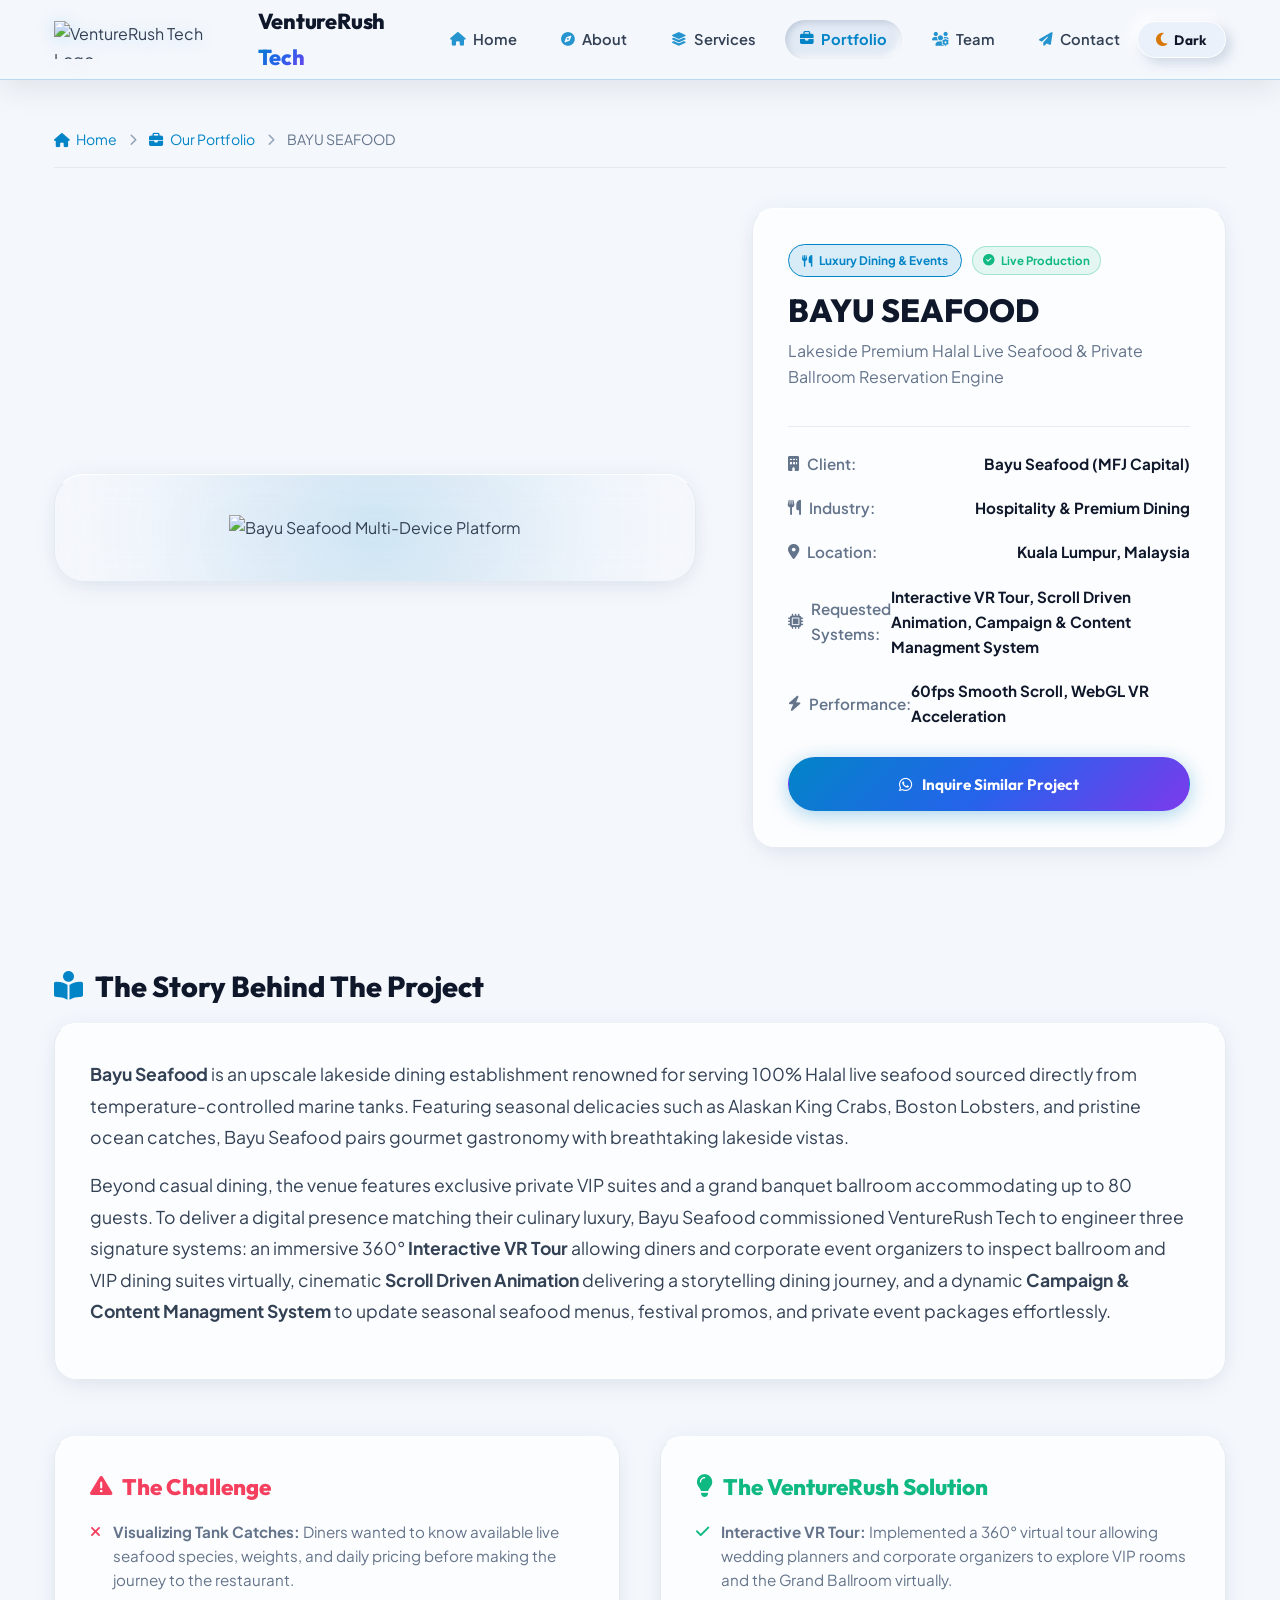
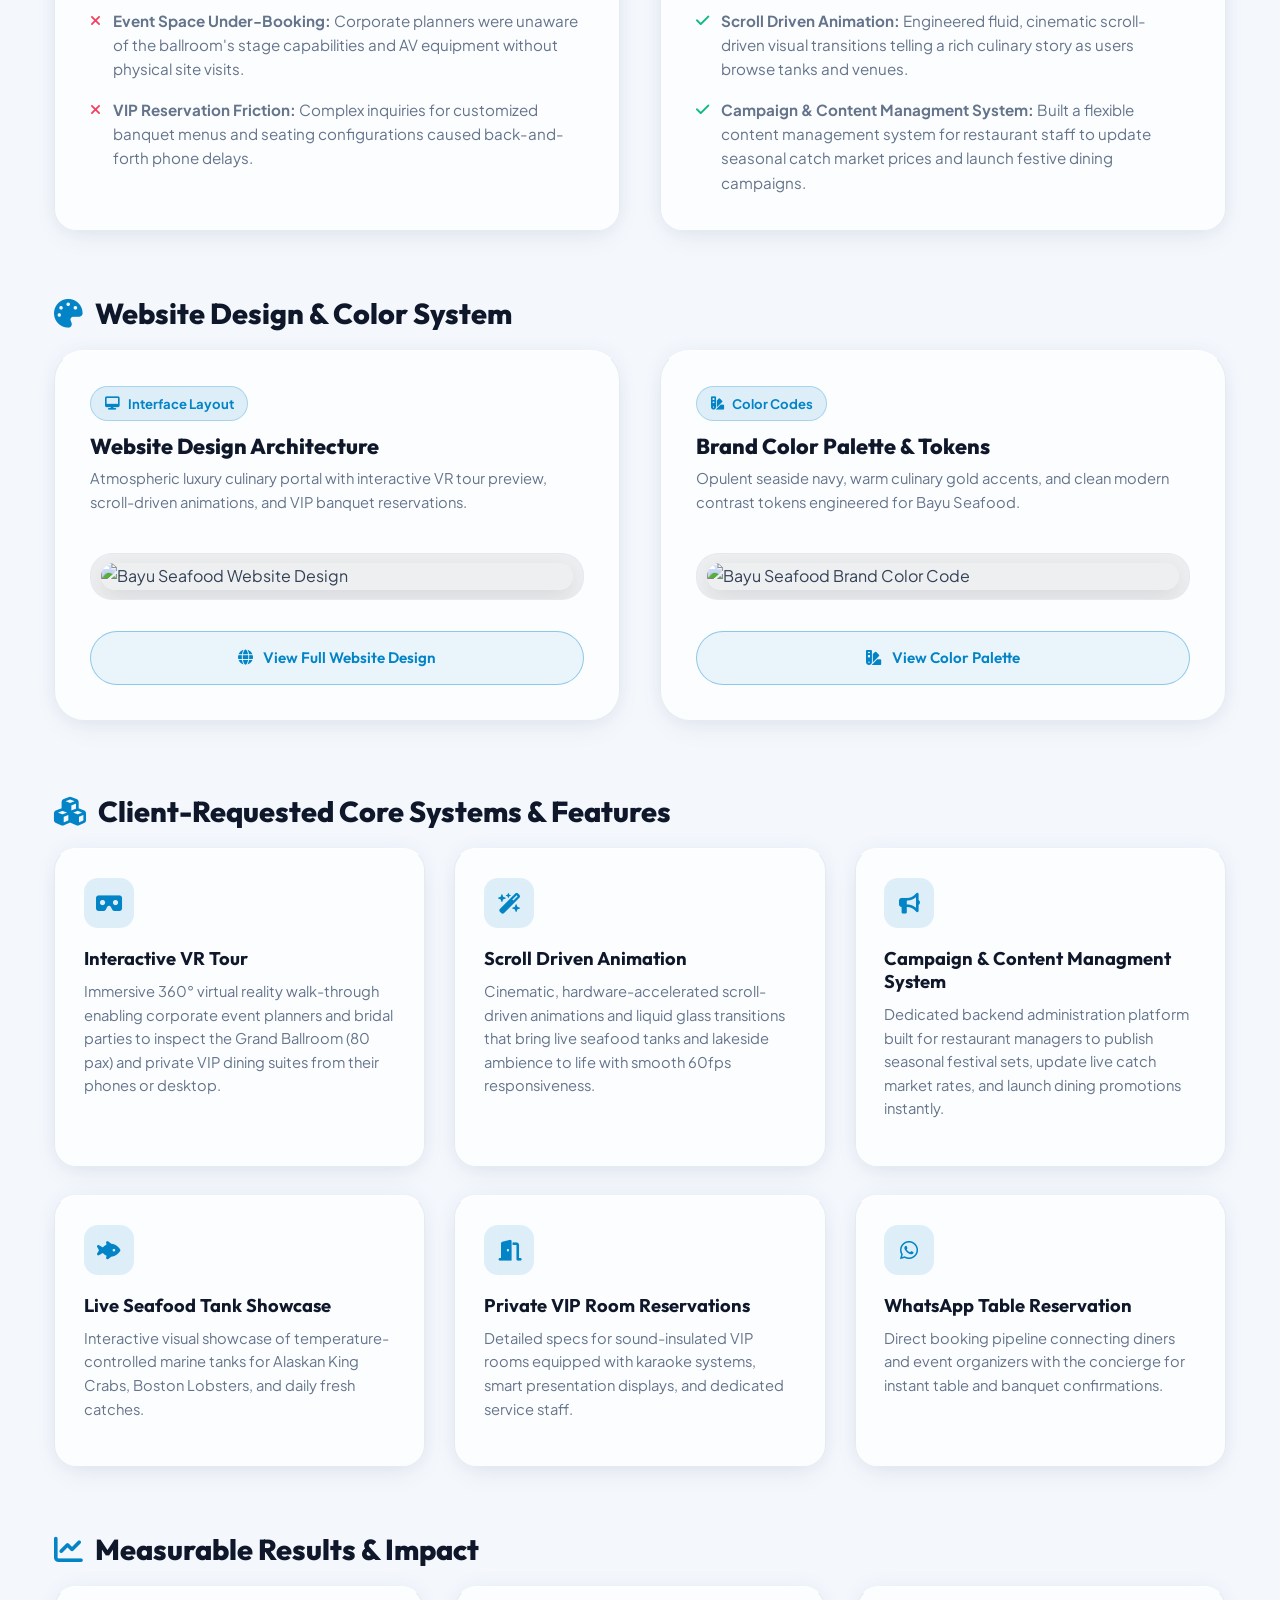
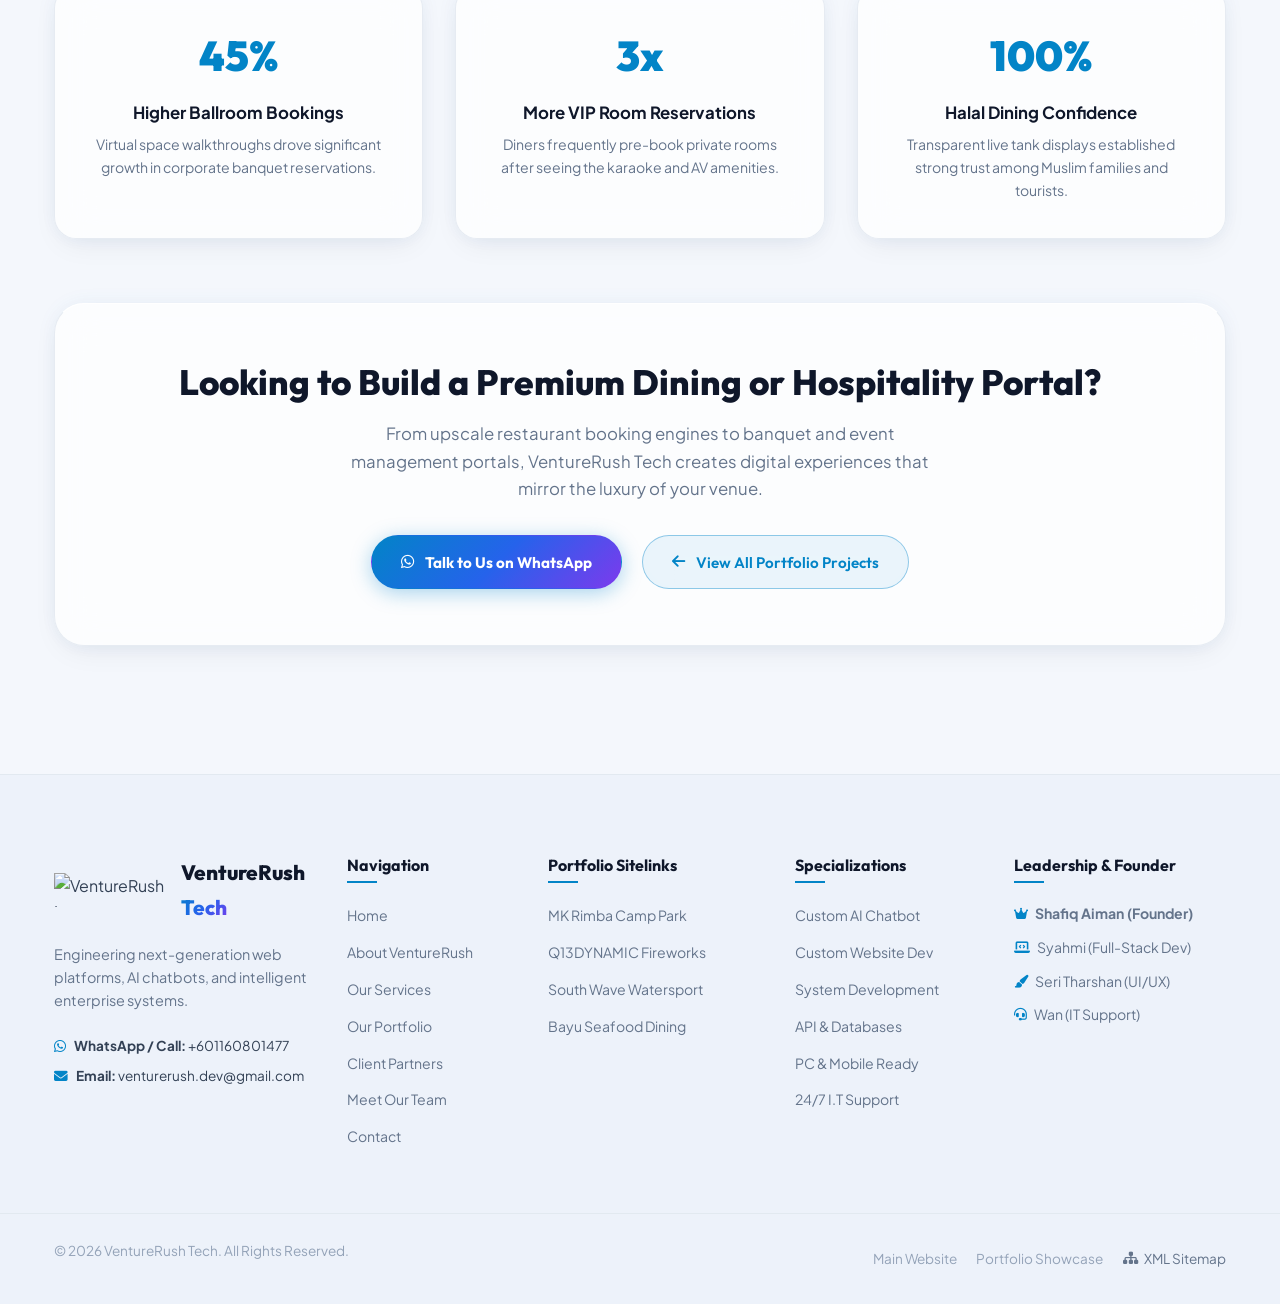
==== portfolio-bayu-seafood.html @ 6cd65da9 "Add files via upload" ====
<!DOCTYPE html>
<html lang="en" data-theme="light">
<head>
    <meta charset="UTF-8">
    <meta name="viewport" content="width=device-width, initial-scale=1.0">
    <title>Bayu Seafood | Portfolio Case Study | VentureRush Tech</title>
    <meta name="description" content="Discover how VentureRush Tech developed the premium dining portal, live seafood tank showcase, and private ballroom reservation system for Bayu Seafood.">
    
    <!-- Open Graph / Meta -->
    <meta property="og:title" content="Bayu Seafood - Lakeside Premium Halal Live Seafood & Ballroom Reservations">
    <meta property="og:description" content="Upscale seafood dining showcase and ballroom reservation engine engineered by VentureRush Tech.">
    <meta property="og:type" content="article">
    <meta property="og:image" content="image/portfolio4.png">
    
    <!-- Google Fonts -->
    <link rel="preconnect" href="https://fonts.googleapis.com">
    <link rel="preconnect" href="https://fonts.gstatic.com" crossorigin>
    <link href="https://fonts.googleapis.com/css2?family=Outfit:wght@300;400;500;600;700;800;900&family=Plus+Jakarta+Sans:wght@300;400;500;600;700;800&family=JetBrains+Mono:wght@400;500;600&display=swap" rel="stylesheet">
    
    <!-- Font Awesome CDN -->
    <link rel="stylesheet" href="https://cdnjs.cloudflare.com/ajax/libs/font-awesome/6.5.1/css/all.min.css">
    
    <!-- Canonical & Sitemap -->
    <link rel="canonical" href="https://venturerushtech.com/portfolio-bayu-seafood.html">
    <link rel="sitemap" type="application/xml" title="Sitemap" href="sitemap.xml">

    <!-- Schema.org JSON-LD Structured Data for Google Sitelinks & Portfolio Indexing -->
    <script type="application/ld+json">
    {
      "@context": "https://schema.org",
      "@graph": [
        {
          "@type": "BreadcrumbList",
          "@id": "https://venturerushtech.com/portfolio-bayu-seafood.html#breadcrumb",
          "itemListElement": [
            {
              "@type": "ListItem",
              "position": 1,
              "name": "Home",
              "item": "https://venturerushtech.com/"
            },
            {
              "@type": "ListItem",
              "position": 2,
              "name": "Portfolio",
              "item": "https://venturerushtech.com/#portfolio"
            },
            {
              "@type": "ListItem",
              "position": 3,
              "name": "Bayu Seafood",
              "item": "https://venturerushtech.com/portfolio-bayu-seafood.html"
            }
          ]
        },
        {
          "@type": "WebPage",
          "@id": "https://venturerushtech.com/portfolio-bayu-seafood.html#webpage",
          "url": "https://venturerushtech.com/portfolio-bayu-seafood.html",
          "name": "Bayu Seafood | Portfolio Case Study | VentureRush Tech",
          "description": "Discover how VentureRush Tech engineered the Interactive VR Tour, Scroll Driven Animation, and Campaign & Content Management System for Bayu Seafood in Kuala Lumpur.",
          "isPartOf": {
            "@type": "WebSite",
            "@id": "https://venturerushtech.com/#website",
            "name": "VentureRush Tech",
            "url": "https://venturerushtech.com/"
          },
          "creator": {
            "@type": "Person",
            "@id": "https://venturerushtech.com/#founder-shafiq",
            "name": "Shafiq Aiman",
            "jobTitle": "Founder & Tech Strategist",
            "image": "https://venturerushtech.com/image/tm1.png"
          },
          "publisher": {
            "@type": "Organization",
            "name": "VentureRush Tech",
            "url": "https://venturerushtech.com/",
            "logo": "https://venturerushtech.com/image/vrLogoBlue.png"
          }
        }
      ]
    }
    </script>

    <!-- Stylesheet -->
    <link rel="stylesheet" href="style.css">
</head>
<body class="detail-page-body">
    <!-- Glowing Background Elements -->
    <div class="glow-orb orb-1"></div>
    <div class="glow-orb orb-2"></div>
    <div class="glow-orb orb-3"></div>

    <!-- Navigation Header -->
    <header class="glass-navbar scrolled" id="navbar">
        <div class="nav-container">
            <a href="index.html" class="brand-logo" id="brand-logo-link">
                <img src="image/vrLogoBlue.png" alt="VentureRush Tech Logo" class="nav-logo-img" id="nav-logo-img">
                <span class="brand-name">VentureRush <span class="gradient-text">Tech</span></span>
            </a>

            <nav class="nav-menu" id="nav-menu">
                <a href="index.html#hero" class="nav-link"><i class="fa-solid fa-house"></i> Home</a>
                <a href="index.html#about" class="nav-link"><i class="fa-solid fa-compass"></i> About</a>
                <a href="index.html#services" class="nav-link"><i class="fa-solid fa-layer-group"></i> Services</a>
                <a href="index.html#portfolio" class="nav-link active"><i class="fa-solid fa-briefcase"></i> Portfolio</a>
                <a href="index.html#team" class="nav-link"><i class="fa-solid fa-users-gear"></i> Team</a>
                <a href="index.html#contact" class="nav-link"><i class="fa-solid fa-paper-plane"></i> Contact</a>
            </nav>

            <div class="nav-actions">
                <button class="theme-toggle-btn" id="theme-toggle-btn" aria-label="Toggle Theme Mode" title="Toggle Light / Dark Mode">
                    <i class="fa-solid fa-moon" id="theme-icon"></i>
                    <span class="theme-btn-label">Dark</span>
                </button>


                <button class="menu-toggle" id="menu-toggle" aria-label="Open Navigation Menu">
                    <i class="fa-solid fa-bars-staggered"></i>
                </button>
            </div>
        </div>
    </header>

    <main class="container">
        <!-- Breadcrumb Navigation -->
        <div class="detail-breadcrumb-bar">
            <div class="detail-breadcrumbs">
                <a href="index.html"><i class="fa-solid fa-house"></i> Home</a>
                <span class="crumb-separator"><i class="fa-solid fa-chevron-right"></i></span>
                <a href="index.html#portfolio"><i class="fa-solid fa-briefcase"></i> Our Portfolio</a>
                <span class="crumb-separator"><i class="fa-solid fa-chevron-right"></i></span>
                <span class="crumb-current">BAYU SEAFOOD</span>
            </div>
        </div>

        <!-- Project Hero Showcase -->
        <section class="detail-hero-grid">
            <div class="detail-mockup-card glass-panel">
                <img src="image/portfolio4.png" alt="Bayu Seafood Multi-Device Platform" class="detail-mockup-img">
            </div>

            <div class="glass-card detail-meta-card">
                <div class="detail-meta-header">
                    <div style="display: flex; gap: 0.6rem; align-items: center; margin-bottom: 0.8rem;">
                        <span class="portfolio-category-pill" style="position: static;"><i class="fa-solid fa-utensils"></i> Luxury Dining & Events</span>
                        <span class="portfolio-status-badge"><i class="fa-solid fa-circle-check"></i> Live Production</span>
                    </div>
                    <h1 class="detail-meta-title">BAYU SEAFOOD</h1>
                    <p class="detail-meta-tagline">Lakeside Premium Halal Live Seafood & Private Ballroom Reservation Engine</p>
                </div>

                <div class="detail-meta-list">
                    <div class="meta-row">
                        <span class="meta-label"><i class="fa-solid fa-building"></i> Client:</span>
                        <span class="meta-value">Bayu Seafood (MFJ Capital)</span>
                    </div>
                    <div class="meta-row">
                        <span class="meta-label"><i class="fa-solid fa-utensils"></i> Industry:</span>
                        <span class="meta-value">Hospitality & Premium Dining</span>
                    </div>
                    <div class="meta-row">
                        <span class="meta-label"><i class="fa-solid fa-location-dot"></i> Location:</span>
                        <span class="meta-value">Kuala Lumpur, Malaysia</span>
                    </div>
                    <div class="meta-row">
                        <span class="meta-label"><i class="fa-solid fa-microchip"></i> Requested Systems:</span>
                        <span class="meta-value">Interactive VR Tour, Scroll Driven Animation, Campaign & Content Managment System</span>
                    </div>
                    <div class="meta-row">
                        <span class="meta-label"><i class="fa-solid fa-bolt"></i> Performance:</span>
                        <span class="meta-value">60fps Smooth Scroll, WebGL VR Acceleration</span>
                    </div>
                </div>

                <a href="https://wa.me/601160801477?text=Hi%20VentureRush%20Tech,%20I%20want%20to%20build%20a%20restaurant%20system%20like%20Bayu%20Seafood." 
                   target="_blank" 
                   rel="noopener noreferrer" 
                   class="btn btn-primary" style="width: 100%; justify-content: center;">
                    <i class="fa-brands fa-whatsapp"></i> Inquire Similar Project
                </a>
            </div>
        </section>

        <!-- Project Story -->
        <section class="detail-story-section">
            <h2 class="detail-section-title"><i class="fa-solid fa-book-open-reader"></i> The Story Behind The Project</h2>
            <div class="glass-card story-lead-card">
                <p>
                    <strong>Bayu Seafood</strong> is an upscale lakeside dining establishment renowned for serving 100% Halal live seafood sourced directly from temperature-controlled marine tanks. Featuring seasonal delicacies such as Alaskan King Crabs, Boston Lobsters, and pristine ocean catches, Bayu Seafood pairs gourmet gastronomy with breathtaking lakeside vistas.
                </p>
                <p style="margin-top: 1rem;">
                    Beyond casual dining, the venue features exclusive private VIP suites and a grand banquet ballroom accommodating up to 80 guests. To deliver a digital presence matching their culinary luxury, Bayu Seafood commissioned VentureRush Tech to engineer three signature systems: an immersive 360° <strong>Interactive VR Tour</strong> allowing diners and corporate event organizers to inspect ballroom and VIP dining suites virtually, cinematic <strong>Scroll Driven Animation</strong> delivering a storytelling dining journey, and a dynamic <strong>Campaign & Content Managment System</strong> to update seasonal seafood menus, festival promos, and private event packages effortlessly.
                </p>
            </div>

            <!-- Challenge & Solution Grid -->
            <div class="challenge-solution-grid">
                <div class="glass-card cs-card cs-challenge">
                    <h3 class="cs-card-title"><i class="fa-solid fa-triangle-exclamation"></i> The Challenge</h3>
                    <ul class="cs-list">
                        <li>
                            <i class="fa-solid fa-xmark"></i>
                            <span><strong>Visualizing Tank Catches:</strong> Diners wanted to know available live seafood species, weights, and daily pricing before making the journey to the restaurant.</span>
                        </li>
                        <li>
                            <i class="fa-solid fa-xmark"></i>
                            <span><strong>Event Space Under-Booking:</strong> Corporate planners were unaware of the ballroom's stage capabilities and AV equipment without physical site visits.</span>
                        </li>
                        <li>
                            <i class="fa-solid fa-xmark"></i>
                            <span><strong>VIP Reservation Friction:</strong> Complex inquiries for customized banquet menus and seating configurations caused back-and-forth phone delays.</span>
                        </li>
                    </ul>
                </div>

                <div class="glass-card cs-card cs-solution">
                    <h3 class="cs-card-title"><i class="fa-solid fa-lightbulb"></i> The VentureRush Solution</h3>
                    <ul class="cs-list">
                        <li>
                            <i class="fa-solid fa-check"></i>
                            <span><strong>Interactive VR Tour:</strong> Implemented a 360° virtual tour allowing wedding planners and corporate organizers to explore VIP rooms and the Grand Ballroom virtually.</span>
                        </li>
                        <li>
                            <i class="fa-solid fa-check"></i>
                            <span><strong>Scroll Driven Animation:</strong> Engineered fluid, cinematic scroll-driven visual transitions telling a rich culinary story as users browse tanks and venues.</span>
                        </li>
                        <li>
                            <i class="fa-solid fa-check"></i>
                            <span><strong>Campaign & Content Managment System:</strong> Built a flexible content management system for restaurant staff to update seasonal catch market prices and launch festive dining campaigns.</span>
                        </li>
                    </ul>
                </div>
            </div>

            <!-- Website Design & Color Code Showcase -->
            <h2 class="detail-section-title"><i class="fa-solid fa-palette"></i> Website Design & Color System</h2>
            <div class="design-showcase-grid">
                <!-- Card 1: Website Design -->
                <div class="glass-card design-showcase-card">
                    <div class="design-card-header">
                        <span class="design-card-badge"><i class="fa-solid fa-desktop"></i> Interface Layout</span>
                        <h3 class="design-card-title">Website Design Architecture</h3>
                        <p class="design-card-desc">Atmospheric luxury culinary portal with interactive VR tour preview, scroll-driven animations, and VIP banquet reservations.</p>
                    </div>
                    <div class="design-img-frame">
                        <img src="image/p4Design.png" alt="Bayu Seafood Website Design" class="design-showcase-img" loading="lazy">
                    </div>
                    <div class="design-card-action">
                        <a href="https://bayuseafood.com/" target="_blank" rel="noopener noreferrer" class="btn btn-outline btn-sm" style="width: 100%; justify-content: center;">
                            <i class="fa-solid fa-globe"></i> View Full Website Design
                        </a>
                    </div>
                </div>

                <!-- Card 2: Color Code & Palette -->
                <div class="glass-card design-showcase-card">
                    <div class="design-card-header">
                        <span class="design-card-badge"><i class="fa-solid fa-swatchbook"></i> Color Codes</span>
                        <h3 class="design-card-title">Brand Color Palette & Tokens</h3>
                        <p class="design-card-desc">Opulent seaside navy, warm culinary gold accents, and clean modern contrast tokens engineered for Bayu Seafood.</p>
                    </div>
                    <div class="design-img-frame">
                        <img src="image/p4Color.png" alt="Bayu Seafood Brand Color Code" class="design-showcase-img" loading="lazy">
                    </div>
                    <div class="design-card-action">
                        <a href="image/p4Color.png" target="_blank" rel="noopener noreferrer" class="btn btn-outline btn-sm" style="width: 100%; justify-content: center;">
                            <i class="fa-solid fa-swatchbook"></i> View Color Palette
                        </a>
                    </div>
                </div>
            </div>

            <!-- Core Features -->
            <h2 class="detail-section-title"><i class="fa-solid fa-cubes"></i> Client-Requested Core Systems & Features</h2>
            <div class="features-detail-grid">
                <div class="glass-card feature-detail-card">
                    <div class="feature-detail-icon"><i class="fa-solid fa-vr-cardboard"></i></div>
                    <h4 class="feature-detail-title">Interactive VR Tour</h4>
                    <p class="feature-detail-desc">Immersive 360° virtual reality walk-through enabling corporate event planners and bridal parties to inspect the Grand Ballroom (80 pax) and private VIP dining suites from their phones or desktop.</p>
                </div>
                <div class="glass-card feature-detail-card">
                    <div class="feature-detail-icon"><i class="fa-solid fa-wand-magic-sparkles"></i></div>
                    <h4 class="feature-detail-title">Scroll Driven Animation</h4>
                    <p class="feature-detail-desc">Cinematic, hardware-accelerated scroll-driven animations and liquid glass transitions that bring live seafood tanks and lakeside ambience to life with smooth 60fps responsiveness.</p>
                </div>
                <div class="glass-card feature-detail-card">
                    <div class="feature-detail-icon"><i class="fa-solid fa-bullhorn"></i></div>
                    <h4 class="feature-detail-title">Campaign & Content Managment System</h4>
                    <p class="feature-detail-desc">Dedicated backend administration platform built for restaurant managers to publish seasonal festival sets, update live catch market rates, and launch dining promotions instantly.</p>
                </div>
                <div class="glass-card feature-detail-card">
                    <div class="feature-detail-icon"><i class="fa-solid fa-fish-fins"></i></div>
                    <h4 class="feature-detail-title">Live Seafood Tank Showcase</h4>
                    <p class="feature-detail-desc">Interactive visual showcase of temperature-controlled marine tanks for Alaskan King Crabs, Boston Lobsters, and daily fresh catches.</p>
                </div>
                <div class="glass-card feature-detail-card">
                    <div class="feature-detail-icon"><i class="fa-solid fa-door-open"></i></div>
                    <h4 class="feature-detail-title">Private VIP Room Reservations</h4>
                    <p class="feature-detail-desc">Detailed specs for sound-insulated VIP rooms equipped with karaoke systems, smart presentation displays, and dedicated service staff.</p>
                </div>
                <div class="glass-card feature-detail-card">
                    <div class="feature-detail-icon"><i class="fa-brands fa-whatsapp"></i></div>
                    <h4 class="feature-detail-title">WhatsApp Table Reservation</h4>
                    <p class="feature-detail-desc">Direct booking pipeline connecting diners and event organizers with the concierge for instant table and banquet confirmations.</p>
                </div>
            </div>

            <!-- Results -->
            <h2 class="detail-section-title"><i class="fa-solid fa-chart-line"></i> Measurable Results & Impact</h2>
            <div class="results-detail-grid">
                <div class="glass-card result-stat-card">
                    <div class="result-stat-val">45%</div>
                    <div class="result-stat-label">Higher Ballroom Bookings</div>
                    <div class="result-stat-desc">Virtual space walkthroughs drove significant growth in corporate banquet reservations.</div>
                </div>
                <div class="glass-card result-stat-card">
                    <div class="result-stat-val">3x</div>
                    <div class="result-stat-label">More VIP Room Reservations</div>
                    <div class="result-stat-desc">Diners frequently pre-book private rooms after seeing the karaoke and AV amenities.</div>
                </div>
                <div class="glass-card result-stat-card">
                    <div class="result-stat-val">100%</div>
                    <div class="result-stat-label">Halal Dining Confidence</div>
                    <div class="result-stat-desc">Transparent live tank displays established strong trust among Muslim families and tourists.</div>
                </div>
            </div>

            <!-- CTA Banner -->
            <div class="glass-card detail-cta-banner">
                <h3 class="detail-cta-title">Looking to Build a Premium Dining or Hospitality Portal?</h3>
                <p class="detail-cta-text">
                    From upscale restaurant booking engines to banquet and event management portals, VentureRush Tech creates digital experiences that mirror the luxury of your venue.
                </p>
                <div class="detail-cta-actions">
                    <a href="https://wa.me/601160801477?text=Hi%20VentureRush%20Tech,%20I%20would%20like%20to%20discuss%20a%20hospitality%20platform%20like%20Bayu%20Seafood." 
                       target="_blank" 
                       rel="noopener noreferrer" 
                       class="btn btn-primary">
                        <i class="fa-brands fa-whatsapp"></i> Talk to Us on WhatsApp
                    </a>
                    <a href="index.html#portfolio" class="btn btn-outline">
                        <i class="fa-solid fa-arrow-left"></i> View All Portfolio Projects
                    </a>
                </div>
            </div>
        </section>
    </main>

    <!-- Footer -->
    <footer class="glass-footer">
        <div class="container footer-content">
            <div class="footer-brand">
                <div class="footer-logo">
                    <img src="image/vrLogoBlue.png" alt="VentureRush Logo" class="footer-logo-img" id="footer-logo-img">
                    <span class="footer-brand-name">VentureRush <span class="gradient-text">Tech</span></span>
                </div>
                <p class="footer-tagline">
                    Engineering next-generation web platforms, AI chatbots, and intelligent enterprise systems.
                </p>
                <div class="footer-contact-summary">
                    <div><i class="fa-brands fa-whatsapp"></i> <strong>WhatsApp / Call:</strong> +601160801477</div>
                    <div><i class="fa-solid fa-envelope"></i> <strong>Email:</strong> venturerush.dev@gmail.com</div>
                </div>
            </div>

            <div class="footer-links-col">
                <h4>Navigation</h4>
                <ul>
                    <li><a href="index.html#hero">Home</a></li>
                    <li><a href="index.html#about">About VentureRush</a></li>
                    <li><a href="index.html#services">Our Services</a></li>
                    <li><a href="index.html#portfolio">Our Portfolio</a></li>
                    <li><a href="index.html#clients">Client Partners</a></li>
                    <li><a href="index.html#team">Meet Our Team</a></li>
                    <li><a href="index.html#contact">Contact</a></li>
                </ul>
            </div>

            <div class="footer-links-col">
                <h4>Portfolio Sitelinks</h4>
                <ul>
                    <li><a href="portfolio-mk-rimba.html">MK Rimba Camp Park</a></li>
                    <li><a href="portfolio-q13dynamic.html">Q13DYNAMIC Fireworks</a></li>
                    <li><a href="portfolio-southwave.html">South Wave Watersport</a></li>
                    <li><a href="portfolio-bayu-seafood.html">Bayu Seafood Dining</a></li>
                </ul>
            </div>

            <div class="footer-links-col">
                <h4>Specializations</h4>
                <ul>
                    <li><a href="index.html#services">Custom AI Chatbot</a></li>
                    <li><a href="index.html#services">Custom Website Dev</a></li>
                    <li><a href="index.html#services">System Development</a></li>
                    <li><a href="index.html#services">API & Databases</a></li>
                    <li><a href="index.html#services">PC & Mobile Ready</a></li>
                    <li><a href="index.html#services">24/7 I.T Support</a></li>
                </ul>
            </div>

            <div class="footer-team-col">
                <h4>Leadership & Founder</h4>
                <ul>
                    <li><a href="index.html#team-shafiq"><span class="team-bullet"><i class="fa-solid fa-crown"></i></span> <strong>Shafiq Aiman (Founder)</strong></a></li>
                    <li><a href="index.html#team-syahmi"><span class="team-bullet"><i class="fa-solid fa-laptop-code"></i></span> Syahmi (Full-Stack Dev)</a></li>
                    <li><a href="index.html#team-seritharshan"><span class="team-bullet"><i class="fa-solid fa-paint-brush"></i></span> Seri Tharshan (UI/UX)</a></li>
                    <li><a href="index.html#team-wan"><span class="team-bullet"><i class="fa-solid fa-headset"></i></span> Wan (IT Support)</a></li>
                </ul>
            </div>
        </div>

        <div class="footer-bottom">
            <div class="container footer-bottom-flex">
                <p>&copy; 2026 VentureRush Tech. All Rights Reserved.</p>
                <div class="footer-bottom-links">
                    <a href="index.html">Main Website</a>
                    <a href="index.html#portfolio">Portfolio Showcase</a>
                    <a href="sitemap.xml" target="_blank" rel="noopener" class="footer-sitemap-link">
                        <i class="fa-solid fa-sitemap"></i> XML Sitemap
                    </a>
                </div>
            </div>
        </div>
    </footer>

    <!-- Scripts -->
    <script>
        const toggleBtn = document.getElementById('theme-toggle-btn');
        const themeIcon = document.getElementById('theme-icon');
        const labelSpan = toggleBtn ? toggleBtn.querySelector('.theme-btn-label') : null;
        const navLogo = document.getElementById('nav-logo-img');
        const footerLogo = document.getElementById('footer-logo-img');

        function applyTheme(theme) {
            document.documentElement.setAttribute('data-theme', theme);
            localStorage.setItem('vr-tech-theme', theme);
            if (theme === 'dark') {
                if (themeIcon) themeIcon.className = 'fa-solid fa-sun';
                if (labelSpan) labelSpan.textContent = 'Light';
                if (navLogo) navLogo.src = 'image/vrLogoWhite.png';
                if (footerLogo) footerLogo.src = 'image/vrLogoWhite.png';
            } else {
                if (themeIcon) themeIcon.className = 'fa-solid fa-moon';
                if (labelSpan) labelSpan.textContent = 'Dark';
                if (navLogo) navLogo.src = 'image/vrLogoBlue.png';
                if (footerLogo) footerLogo.src = 'image/vrLogoBlue.png';
            }
        }

        const savedTheme = localStorage.getItem('vr-tech-theme') || 'light';
        applyTheme(savedTheme);

        if (toggleBtn) {
            toggleBtn.addEventListener('click', () => {
                const current = document.documentElement.getAttribute('data-theme') || 'light';
                applyTheme(current === 'light' ? 'dark' : 'light');
            });
        }

        const menuToggle = document.getElementById('menu-toggle');
        const navMenu = document.getElementById('nav-menu');
        if (menuToggle && navMenu) {
            menuToggle.addEventListener('click', () => {
                navMenu.classList.toggle('open');
            });
        }
    </script>
</body>
</html>
---- style.css ----
/* ==========================================================================
   VentureRush Tech - Design System & Theming (Light & Dark Glassmorphism)
   ========================================================================== */

/* Light Mode (Default) */
:root, [data-theme="light"] {
    --theme-name: 'light';
    
    /* Backgrounds */
    --bg-primary: #f4f7fc;
    --bg-secondary: #e8eef8;
    --bg-surface: rgba(255, 255, 255, 0.75);
    
    /* Accent & Brand Colors */
    --accent-cyan: #0284c7;
    --accent-blue: #2563eb;
    --accent-indigo: #4f46e5;
    --accent-violet: #7c3aed;
    --accent-emerald: #059669;
    --accent-amber: #d97706;
    --accent-rose: #e11d48;
    
    /* Gradients */
    --gradient-brand: linear-gradient(135deg, #0284c7 0%, #2563eb 50%, #7c3aed 100%);
    --gradient-glow: linear-gradient(135deg, rgba(2, 132, 199, 0.25) 0%, rgba(79, 70, 229, 0.25) 100%);
    --gradient-card: linear-gradient(135deg, rgba(255, 255, 255, 0.85) 0%, rgba(255, 255, 255, 0.6) 100%);
    --gradient-card-hover: linear-gradient(135deg, rgba(255, 255, 255, 0.95) 0%, rgba(240, 249, 255, 0.8) 100%);
    --gradient-border: linear-gradient(135deg, rgba(255, 255, 255, 0.9) 0%, rgba(2, 132, 199, 0.3) 50%, rgba(255, 255, 255, 0.6) 100%);
    
    /* Text Tokens */
    --text-primary: #0f172a;
    --text-secondary: #334155;
    --text-muted: #64748b;
    --text-dim: #94a3b8;
    
    /* Glass Tokens */
    --glass-bg: rgba(255, 255, 255, 0.72);
    --glass-border: rgba(226, 232, 240, 0.85);
    --glass-border-highlight: rgba(255, 255, 255, 0.95);
    --glass-blur: blur(20px);
    --glass-shadow: 0 10px 30px -8px rgba(15, 23, 42, 0.08), 0 0 20px 0 rgba(2, 132, 199, 0.06);
    --glass-shadow-hover: 0 20px 40px -10px rgba(15, 23, 42, 0.14), 0 0 30px 4px rgba(2, 132, 199, 0.16);
    
    /* Orbs */
    --orb-1-color: radial-gradient(circle, rgba(2, 132, 199, 0.14) 0%, rgba(2, 132, 199, 0) 70%);
    --orb-2-color: radial-gradient(circle, rgba(99, 102, 241, 0.12) 0%, rgba(99, 102, 241, 0) 70%);
    --orb-3-color: radial-gradient(circle, rgba(168, 85, 247, 0.1) 0%, rgba(168, 85, 247, 0) 70%);

    /* Navbar & Footer Glass */
    --navbar-bg: rgba(244, 247, 252, 0.82);
    --navbar-scrolled-bg: rgba(244, 247, 252, 0.96);
    --navbar-border: rgba(226, 232, 240, 0.8);
    --footer-bg: rgba(238, 242, 250, 0.95);
    --footer-border: rgba(226, 232, 240, 0.9);
    
    /* Code widget */
    --terminal-bg: rgba(248, 250, 252, 0.92);
    --terminal-border: rgba(2, 132, 199, 0.25);
    --code-text: #1e293b;
    --code-keyword: #e11d48;
    --code-prop: #0284c7;
    --code-str: #059669;
    --code-bool: #d97706;
    --code-func: #7c3aed;
    
    /* Form Inputs */
    --input-bg: rgba(255, 255, 255, 0.85);
    --input-border: rgba(203, 213, 225, 0.8);
    --input-focus-bg: #ffffff;
    
    /* Client & Card Highlights */
    --client-card-bg: rgba(255, 255, 255, 0.8);
    --team-card-bg: rgba(255, 255, 255, 0.78);
    --service-card-bg: rgba(255, 255, 255, 0.78);
    --feature-item-bg: rgba(255, 255, 255, 0.65);
    --tag-bg: rgba(2, 132, 199, 0.08);
    --tag-border: rgba(2, 132, 199, 0.2);
}

/* Dark Mode */
[data-theme="dark"] {
    --theme-name: 'dark';
    
    /* Backgrounds */
    --bg-primary: #060913;
    --bg-secondary: #0c1224;
    --bg-surface: rgba(14, 22, 44, 0.65);
    
    /* Accent & Brand Colors */
    --accent-cyan: #00f2fe;
    --accent-blue: #4facfe;
    --accent-indigo: #6366f1;
    --accent-violet: #8b5cf6;
    --accent-emerald: #10b981;
    --accent-amber: #f59e0b;
    --accent-rose: #f43f5e;
    
    /* Gradients */
    --gradient-brand: linear-gradient(135deg, #00f2fe 0%, #4facfe 50%, #8b5cf6 100%);
    --gradient-glow: linear-gradient(135deg, rgba(0, 242, 254, 0.4) 0%, rgba(99, 102, 241, 0.4) 100%);
    --gradient-card: linear-gradient(135deg, rgba(255, 255, 255, 0.07) 0%, rgba(255, 255, 255, 0.02) 100%);
    --gradient-card-hover: linear-gradient(135deg, rgba(255, 255, 255, 0.12) 0%, rgba(0, 242, 254, 0.05) 100%);
    --gradient-border: linear-gradient(135deg, rgba(255, 255, 255, 0.2) 0%, rgba(0, 242, 254, 0.3) 50%, rgba(255, 255, 255, 0.05) 100%);
    
    /* Text Tokens */
    --text-primary: #f8fafc;
    --text-secondary: #cbd5e1;
    --text-muted: #94a3b8;
    --text-dim: #64748b;
    
    /* Glass Tokens */
    --glass-bg: rgba(15, 23, 42, 0.6);
    --glass-border: rgba(255, 255, 255, 0.12);
    --glass-border-highlight: rgba(255, 255, 255, 0.22);
    --glass-blur: blur(20px);
    --glass-shadow: 0 10px 30px -10px rgba(0, 0, 0, 0.5), 0 0 20px 0 rgba(0, 242, 254, 0.08);
    --glass-shadow-hover: 0 20px 40px -10px rgba(0, 0, 0, 0.7), 0 0 35px 5px rgba(0, 242, 254, 0.22);
    
    /* Orbs */
    --orb-1-color: radial-gradient(circle, rgba(0, 242, 254, 0.18) 0%, rgba(0, 242, 254, 0) 70%);
    --orb-2-color: radial-gradient(circle, rgba(99, 102, 241, 0.18) 0%, rgba(99, 102, 241, 0) 70%);
    --orb-3-color: radial-gradient(circle, rgba(139, 92, 246, 0.15) 0%, rgba(139, 92, 246, 0) 70%);

    /* Navbar & Footer Glass */
    --navbar-bg: rgba(6, 9, 19, 0.75);
    --navbar-scrolled-bg: rgba(6, 9, 19, 0.94);
    --navbar-border: rgba(255, 255, 255, 0.08);
    --footer-bg: rgba(6, 9, 19, 0.95);
    --footer-border: rgba(255, 255, 255, 0.08);
    
    /* Code widget */
    --terminal-bg: rgba(10, 16, 35, 0.85);
    --terminal-border: rgba(0, 242, 254, 0.25);
    --code-text: #e2e8f0;
    --code-keyword: #f43f5e;
    --code-prop: #38bdf8;
    --code-str: #34d399;
    --code-bool: #f59e0b;
    --code-func: #c084fc;
    
    /* Form Inputs */
    --input-bg: rgba(255, 255, 255, 0.04);
    --input-border: rgba(255, 255, 255, 0.12);
    --input-focus-bg: rgba(255, 255, 255, 0.08);
    
    /* Client & Card Highlights */
    --client-card-bg: rgba(255, 255, 255, 0.035);
    --team-card-bg: rgba(14, 22, 45, 0.65);
    --service-card-bg: rgba(14, 22, 45, 0.65);
    --feature-item-bg: rgba(255, 255, 255, 0.03);
    --tag-bg: rgba(255, 255, 255, 0.05);
    --tag-border: rgba(255, 255, 255, 0.1);
}

/* Constants */
:root {
    --font-heading: 'Outfit', sans-serif;
    --font-body: 'Plus Jakarta Sans', sans-serif;
    --font-code: 'JetBrains Mono', monospace;
    
    --container-max: 1220px;
    --nav-height: 80px;
    --radius-sm: 8px;
    --radius-md: 14px;
    --radius-lg: 22px;
    --radius-xl: 30px;
    --radius-full: 9999px;
    
    --transition-fast: 0.2s cubic-bezier(0.16, 1, 0.3, 1);
    --transition-smooth: 0.35s cubic-bezier(0.16, 1, 0.3, 1);
    --transition-bounce: 0.5s cubic-bezier(0.34, 1.56, 0.64, 1);
}

/* Base Reset */
*, *::before, *::after {
    margin: 0;
    padding: 0;
    box-sizing: border-box;
}

html {
    scroll-behavior: smooth;
    font-size: 16px;
    background-color: var(--bg-primary);
    color: var(--text-primary);
    overflow-x: hidden;
    max-width: 100%;
    transition: background-color 0.3s ease, color 0.3s ease;
}

body {
    font-family: var(--font-body);
    line-height: 1.65;
    background-color: var(--bg-primary);
    color: var(--text-secondary);
    overflow-x: hidden;
    max-width: 100%;
    position: relative;
    -webkit-font-smoothing: antialiased;
    transition: background-color 0.3s ease, color 0.3s ease;
}

/* Particles.js & Animated Background Orbs */
#particles-js {
    position: fixed;
    top: 0;
    left: 0;
    width: 100vw;
    height: 100vh;
    z-index: -1;
    pointer-events: none;
}

#particles-js canvas {
    position: absolute;
    top: 0;
    left: 0;
    width: 100%;
    height: 100%;
    pointer-events: none;
}

/* Section-specific Particles Elements */
.section-particles {
    position: absolute;
    top: 0;
    left: 0;
    width: 100%;
    height: 100%;
    z-index: 1;
    pointer-events: none;
    overflow: hidden;
}

.section-particles canvas {
    position: absolute;
    top: 0;
    left: 0;
    width: 100% !important;
    height: 100% !important;
    pointer-events: none;
    filter: drop-shadow(0 0 6px rgba(2, 132, 199, 0.35));
}

[data-theme="dark"] .section-particles canvas {
    filter: drop-shadow(0 0 8px rgba(0, 242, 254, 0.55));
}

.hero-section,
.services-section,
.contact-section {
    position: relative;
    overflow: hidden;
}

.hero-section > .container,
.services-section > .container,
.contact-section > .container {
    position: relative;
    z-index: 2;
}

.glow-orb {
    position: fixed;
    border-radius: 50%;
    filter: blur(100px);
    z-index: -2;
    pointer-events: none;
    animation: orbFloat 22s infinite alternate ease-in-out;
    transition: background 0.5s ease;
}

.orb-1 {
    width: 500px;
    height: 500px;
    background: var(--orb-1-color);
    top: -150px;
    left: -150px;
}

.orb-2 {
    width: 650px;
    height: 650px;
    background: var(--orb-2-color);
    top: 40%;
    right: -200px;
    animation-delay: -7s;
}

.orb-3 {
    width: 550px;
    height: 550px;
    background: var(--orb-3-color);
    bottom: -150px;
    left: 20%;
    animation-delay: -14s;
}

@keyframes orbFloat {
    0% { transform: translate(0, 0) scale(1); }
    50% { transform: translate(60px, 40px) scale(1.08); }
    100% { transform: translate(-40px, 60px) scale(0.95); }
}

/* Container */
.container {
    width: 100%;
    max-width: var(--container-max);
    margin: 0 auto;
    padding: 0 1.5rem;
}

/* Typography & Headings */
h1, h2, h3, h4, h5, h6 {
    font-family: var(--font-heading);
    color: var(--text-primary);
    font-weight: 700;
    line-height: 1.25;
}

p {
    margin-bottom: 1rem;
}

a {
    color: inherit;
    text-decoration: none;
    transition: var(--transition-fast);
}

.gradient-text {
    background: var(--gradient-brand);
    -webkit-background-clip: text;
    -webkit-text-fill-color: transparent;
    display: inline-block;
}

.glow-text {
    filter: drop-shadow(0 0 18px rgba(2, 132, 199, 0.35));
}

.text-center {
    text-align: center;
}

/* Section Headings */
.section-badge-center {
    display: flex;
    justify-content: center;
    margin-bottom: 1rem;
}

.badge-pill {
    display: inline-flex;
    align-items: center;
    gap: 0.6rem;
    padding: 0.45rem 1.15rem;
    border-radius: var(--radius-full);
    background: rgba(2, 132, 199, 0.09);
    border: 1px solid var(--accent-cyan);
    color: var(--accent-cyan);
    font-size: 0.82rem;
    font-weight: 700;
    letter-spacing: 0.5px;
    text-transform: uppercase;
    backdrop-filter: var(--glass-blur);
    -webkit-backdrop-filter: var(--glass-blur);
    box-shadow: 0 0 15px rgba(2, 132, 199, 0.12);
}

.badge-dot {
    width: 8px;
    height: 8px;
    border-radius: 50%;
    background-color: var(--accent-cyan);
    box-shadow: 0 0 8px var(--accent-cyan);
    animation: pulseGlow 1.8s infinite alternate ease-in-out;
}

@keyframes pulseGlow {
    0% { transform: scale(0.85); opacity: 0.6; }
    100% { transform: scale(1.3); opacity: 1; }
}

.section-title {
    font-size: clamp(2rem, 3.8vw, 3.2rem);
    margin-bottom: 1rem;
    letter-spacing: -0.02em;
}

.section-subtitle {
    font-size: 1.08rem;
    max-width: 680px;
    margin: 0 auto 3.5rem;
    color: var(--text-muted);
}

/* Glass Panels & Cards */
.glass-panel, .glass-card {
    background: var(--glass-bg);
    backdrop-filter: var(--glass-blur);
    -webkit-backdrop-filter: var(--glass-blur);
    border: 1px solid var(--glass-border);
    border-top: 1px solid var(--glass-border-highlight);
    border-radius: var(--radius-lg);
    box-shadow: var(--glass-shadow);
    transition: var(--transition-smooth);
    position: relative;
    overflow: hidden;
}

.glass-panel:hover, .glass-card:hover {
    border-color: var(--accent-cyan);
    box-shadow: var(--glass-shadow-hover);
    transform: translateY(-5px);
}

/* Interactive Buttons */
.btn {
    display: inline-flex;
    align-items: center;
    justify-content: center;
    gap: 0.65rem;
    padding: 0.85rem 1.85rem;
    font-family: var(--font-heading);
    font-weight: 600;
    font-size: 0.95rem;
    border-radius: var(--radius-full);
    border: 1px solid transparent;
    cursor: pointer;
    transition: var(--transition-smooth);
    position: relative;
    overflow: hidden;
    text-decoration: none;
}

.btn-primary {
    background: var(--gradient-brand);
    color: #ffffff;
    font-weight: 700;
    box-shadow: 0 4px 20px rgba(2, 132, 199, 0.35);
}

.btn-primary:hover {
    transform: translateY(-2px);
    box-shadow: 0 8px 30px rgba(2, 132, 199, 0.55);
    color: #ffffff;
    filter: brightness(1.08);
}

.btn-glass {
    background: var(--glass-bg);
    backdrop-filter: var(--glass-blur);
    -webkit-backdrop-filter: var(--glass-blur);
    border: 1px solid var(--glass-border);
    color: var(--text-primary);
}

.btn-glass:hover {
    background: var(--gradient-card-hover);
    border-color: var(--accent-cyan);
    transform: translateY(-2px);
    color: var(--accent-cyan);
    box-shadow: var(--glass-shadow-hover);
}

.btn-glass-glow {
    background: rgba(2, 132, 199, 0.1);
    backdrop-filter: var(--glass-blur);
    -webkit-backdrop-filter: var(--glass-blur);
    border: 1px solid var(--accent-cyan);
    color: var(--accent-cyan);
    box-shadow: 0 0 16px rgba(2, 132, 199, 0.16);
}

.btn-glass-glow:hover {
    background: var(--accent-cyan);
    color: #ffffff;
    box-shadow: 0 0 25px rgba(2, 132, 199, 0.4);
    transform: translateY(-2px);
}

.btn-outline {
    background: rgba(2, 132, 199, 0.08);
    border: 1px solid rgba(2, 132, 199, 0.4);
    color: var(--accent-cyan);
    backdrop-filter: var(--glass-blur);
    -webkit-backdrop-filter: var(--glass-blur);
}

.btn-outline:hover {
    background: rgba(2, 132, 199, 0.16);
    border-color: var(--accent-cyan);
    color: var(--accent-cyan);
    transform: translateY(-2px);
    box-shadow: 0 4px 15px rgba(2, 132, 199, 0.25);
}

[data-theme="dark"] .btn-outline {
    background: rgba(0, 242, 254, 0.08);
    border-color: rgba(0, 242, 254, 0.35);
    color: var(--accent-cyan);
}

[data-theme="dark"] .btn-outline:hover {
    background: rgba(0, 242, 254, 0.18);
    border-color: var(--accent-cyan);
    color: #ffffff;
    box-shadow: 0 4px 20px rgba(0, 242, 254, 0.3);
}

.btn-block {
    width: 100%;
}

.pulse-status {
    width: 9px;
    height: 9px;
    border-radius: 50%;
    background-color: var(--accent-emerald);
    box-shadow: 0 0 8px var(--accent-emerald);
    animation: statusBlink 1.5s infinite;
}

@keyframes statusBlink {
    0%, 100% { opacity: 1; transform: scale(1); }
    50% { opacity: 0.4; transform: scale(0.85); }
}

/* ==========================================================================
   Navigation Bar
   ========================================================================== */

.glass-navbar {
    position: fixed;
    top: 0;
    left: 0;
    right: 0;
    height: var(--nav-height);
    z-index: 1000;
    backdrop-filter: blur(24px);
    -webkit-backdrop-filter: blur(24px);
    background: var(--navbar-bg);
    border-bottom: 1px solid var(--navbar-border);
    transition: var(--transition-smooth);
}

.glass-navbar.scrolled {
    background: var(--navbar-scrolled-bg);
    box-shadow: 0 10px 30px rgba(15, 23, 42, 0.08);
    border-bottom-color: rgba(2, 132, 199, 0.25);
}

.nav-container {
    max-width: var(--container-max);
    height: 100%;
    margin: 0 auto;
    padding: 0 1.5rem;
    display: flex;
    align-items: center;
    justify-content: space-between;
}

.brand-logo {
    display: flex;
    align-items: center;
    gap: 0.85rem;
    text-decoration: none;
}

.nav-logo-img {
    height: 38px;
    width: auto;
    object-fit: contain;
    transition: var(--transition-smooth);
    filter: drop-shadow(0 2px 8px rgba(2, 132, 199, 0.2));
}

.brand-logo:hover .nav-logo-img {
    transform: scale(1.06) rotate(2deg);
}

.brand-name {
    font-family: var(--font-heading);
    font-size: 1.35rem;
    font-weight: 800;
    color: var(--text-primary);
    letter-spacing: -0.01em;
}

.nav-menu {
    display: flex;
    align-items: center;
    gap: 1.5rem;
}

.nav-link {
    font-size: 0.92rem;
    font-weight: 600;
    color: var(--text-secondary);
    display: flex;
    align-items: center;
    gap: 0.45rem;
    padding: 0.5rem 0.75rem;
    border-radius: var(--radius-sm);
    transition: var(--transition-fast);
    position: relative;
}

.nav-link i {
    font-size: 0.85rem;
    color: var(--accent-cyan);
    opacity: 0.85;
    transition: var(--transition-fast);
}

.nav-link:hover, .nav-link.active {
    color: var(--accent-cyan);
}

.nav-link:hover i, .nav-link.active i {
    opacity: 1;
    transform: translateY(-1px);
}

.nav-link::after {
    content: '';
    position: absolute;
    bottom: -2px;
    left: 50%;
    transform: translateX(-50%) scaleX(0);
    width: 60%;
    height: 2.5px;
    background: var(--gradient-brand);
    border-radius: 2px;
    transition: var(--transition-fast);
}

.nav-link:hover::after, .nav-link.active::after {
    transform: translateX(-50%) scaleX(1);
}

.nav-actions {
    display: flex;
    align-items: center;
    gap: 0.85rem;
}

/* Theme Toggle Button */
.theme-toggle-btn {
    display: inline-flex;
    align-items: center;
    gap: 0.45rem;
    padding: 0.5rem 0.9rem;
    border-radius: var(--radius-full);
    background: var(--glass-bg);
    border: 1px solid var(--glass-border);
    color: var(--text-primary);
    cursor: pointer;
    font-family: var(--font-heading);
    font-size: 0.85rem;
    font-weight: 700;
    transition: var(--transition-smooth);
    box-shadow: 0 2px 10px rgba(0, 0, 0, 0.05);
}

.theme-toggle-btn i {
    font-size: 0.95rem;
    color: var(--accent-amber);
    transition: transform 0.4s ease;
}

[data-theme="dark"] .theme-toggle-btn i {
    color: #facc15;
}

.theme-toggle-btn:hover {
    border-color: var(--accent-cyan);
    transform: scale(1.05);
    box-shadow: 0 4px 15px rgba(2, 132, 199, 0.2);
}

.theme-toggle-btn:hover i {
    transform: rotate(25deg);
}

.nav-cta-btn {
    padding: 0.55rem 1.25rem;
    font-size: 0.88rem;
}

.menu-toggle {
    display: none;
    background: var(--glass-bg);
    border: 1px solid var(--glass-border);
    color: var(--text-primary);
    padding: 0.6rem 0.8rem;
    border-radius: var(--radius-sm);
    font-size: 1.1rem;
    cursor: pointer;
    transition: var(--transition-fast);
}

.menu-toggle:hover {
    color: var(--accent-cyan);
    border-color: var(--accent-cyan);
}

/* ==========================================================================
   Hero Section
   ========================================================================== */

.hero-section {
    position: relative;
    padding: calc(var(--nav-height) + 3.5rem) 0 4.5rem;
    min-height: 90vh;
    display: flex;
    align-items: center;
}

.hero-grid {
    display: grid;
    grid-template-columns: 1.15fr 0.95fr;
    gap: 3.5rem;
    align-items: center;
}

.hero-badge {
    margin-bottom: 1.5rem;
}

.hero-title {
    font-size: clamp(2.3rem, 4.8vw, 4.1rem);
    letter-spacing: -0.03em;
    line-height: 1.15;
    margin-bottom: 1.4rem;
}

.hero-description {
    font-size: 1.12rem;
    color: var(--text-secondary);
    line-height: 1.75;
    margin-bottom: 2rem;
    max-width: 580px;
}

.hero-description strong {
    color: var(--text-primary);
    font-weight: 700;
}

.hero-cta-group {
    display: flex;
    flex-wrap: wrap;
    gap: 1rem;
    margin-bottom: 2.8rem;
}

.hero-stats-glass {
    display: inline-flex;
    align-items: center;
    gap: 1.5rem;
    padding: 1.1rem 1.8rem;
    background: var(--glass-bg);
    backdrop-filter: var(--glass-blur);
    -webkit-backdrop-filter: var(--glass-blur);
    border: 1px solid var(--glass-border);
    border-radius: var(--radius-lg);
    box-shadow: var(--glass-shadow);
}

.stat-item {
    display: flex;
    flex-direction: column;
}

.stat-number {
    font-family: var(--font-heading);
    font-size: 1.4rem;
    font-weight: 800;
    color: var(--accent-cyan);
    background: var(--gradient-brand);
    -webkit-background-clip: text;
    -webkit-text-fill-color: transparent;
}

.stat-label {
    font-size: 0.74rem;
    font-weight: 600;
    color: var(--text-muted);
    text-transform: uppercase;
    letter-spacing: 0.5px;
}

.stat-divider {
    width: 1px;
    height: 34px;
    background: var(--glass-border);
}

/* Hero Preview Card / Code Widget */
.hero-visual {
    position: relative;
    perspective: 1000px;
    width: 100%;
    max-width: 100%;
    min-width: 0;
}

.hero-preview-card {
    background: var(--terminal-bg);
    border: 1px solid var(--terminal-border);
    padding: 1.8rem;
    box-shadow: var(--glass-shadow);
    position: relative;
    transition: transform 0.4s ease, box-shadow 0.4s ease;
    text-align: left;
    width: 100%;
    max-width: 100%;
    min-width: 0;
    box-sizing: border-box;
    overflow: hidden;
}

.card-header-bar {
    display: flex;
    align-items: center;
    justify-content: space-between;
    padding-bottom: 1.1rem;
    margin-bottom: 1.2rem;
    border-bottom: 1px solid var(--glass-border);
    text-align: left;
    width: 100%;
}

.terminal-dots {
    display: flex;
    gap: 7px;
}

.terminal-dots .dot {
    width: 11px;
    height: 11px;
    border-radius: 50%;
}

.terminal-dots .dot.red { background: #ef4444; }
.terminal-dots .dot.yellow { background: #f59e0b; }
.terminal-dots .dot.green { background: #10b981; }

.terminal-title {
    font-family: var(--font-code);
    font-size: 0.82rem;
    color: var(--text-muted);
}

.terminal-status {
    font-size: 0.75rem;
    color: var(--accent-cyan);
    font-weight: 700;
    display: flex;
    align-items: center;
    gap: 0.35rem;
}

.code-preview {
    text-align: left;
    width: 100%;
    max-width: 100%;
    min-width: 0;
    overflow-x: auto;
}

.code-preview pre {
    min-height: 220px;
    font-family: var(--font-code);
    font-size: 0.88rem;
    line-height: 1.7;
    color: var(--code-text);
    text-align: left;
    white-space: pre-wrap;
    word-break: break-word;
    overflow-wrap: break-word;
    max-width: 100%;
    width: 100%;
}

.code-preview code {
    text-align: left;
    display: block;
    word-break: break-word;
    overflow-wrap: break-word;
    max-width: 100%;
}

.type-cursor {
    display: inline-block;
    width: 8px;
    height: 15px;
    vertical-align: -2px;
    margin-left: 2px;
    background-color: var(--accent-cyan);
    animation: cursorBlink 0.8s infinite;
}

@keyframes cursorBlink {
    0%, 100% { opacity: 1; }
    50% { opacity: 0; }
}

.code-keyword { color: var(--code-keyword); font-weight: 600; }
.code-prop { color: var(--code-prop); }
.code-str { color: var(--code-str); }
.code-bool { color: var(--code-bool); }
.code-func { color: var(--code-func); }

.hero-floating-badge {
    position: absolute;
    display: flex;
    align-items: center;
    gap: 0.8rem;
    padding: 0.75rem 1.15rem;
    background: var(--glass-bg);
    backdrop-filter: blur(16px);
    -webkit-backdrop-filter: blur(16px);
    border: 1px solid var(--glass-border);
    border-radius: var(--radius-md);
    box-shadow: var(--glass-shadow-hover);
    z-index: 10;
    white-space: nowrap;
    animation: floatingBadge 4s infinite ease-in-out alternate;
}

.badge-top-right {
    top: -16px;
    right: -16px;
    animation-delay: -1.5s;
}

.badge-bottom-left {
    bottom: -16px;
    left: -16px;
}

@keyframes floatingBadge {
    0% { transform: translateY(0); }
    100% { transform: translateY(-8px); }
}

.floating-icon {
    width: 38px;
    height: 38px;
    border-radius: 50%;
    background: rgba(2, 132, 199, 0.12);
    color: var(--accent-cyan);
    display: flex;
    align-items: center;
    justify-content: center;
    font-size: 1.1rem;
}

.floating-title {
    font-family: var(--font-heading);
    font-size: 0.85rem;
    font-weight: 700;
    color: var(--text-primary);
}

.floating-subtitle {
    font-size: 0.72rem;
    color: var(--text-muted);
}

/* ==========================================================================
   Our Portfolio Section
   ========================================================================== */

.portfolio-section {
    padding: 5.5rem 0;
    position: relative;
}

.portfolio-grid {
    display: grid;
    grid-template-columns: repeat(2, 1fr);
    gap: 2.5rem;
    margin-top: 3rem;
}

.portfolio-card {
    padding: 1.8rem;
    display: flex;
    flex-direction: column;
    justify-content: space-between;
    transition: transform 0.4s cubic-bezier(0.16, 1, 0.3, 1), box-shadow 0.4s ease, border-color 0.4s ease;
    border: 1px solid var(--glass-border);
    background: var(--glass-bg);
    overflow: hidden;
    position: relative;
}

.portfolio-card:hover {
    transform: translateY(-8px);
    border-color: var(--accent-cyan);
    box-shadow: var(--glass-shadow-hover);
}

.portfolio-media-wrapper {
    position: relative;
    width: 100%;
    height: 250px;
    display: flex;
    align-items: center;
    justify-content: center;
    border-radius: var(--radius-lg);
    background: radial-gradient(ellipse at center, rgba(2, 132, 199, 0.12) 0%, rgba(2, 132, 199, 0.02) 65%, transparent 85%);
    margin-bottom: 1.5rem;
    overflow: hidden;
}

.portfolio-mockup-img {
    max-height: 230px;
    max-width: 95%;
    width: auto;
    object-fit: contain;
    filter: drop-shadow(0 14px 28px rgba(2, 132, 199, 0.25));
    transition: transform 0.4s cubic-bezier(0.16, 1, 0.3, 1), filter 0.4s ease;
}

.portfolio-card:hover .portfolio-mockup-img {
    transform: scale(1.05) translateY(-4px);
    filter: drop-shadow(0 20px 38px rgba(2, 132, 199, 0.4));
}

.portfolio-category-pill {
    position: absolute;
    top: 1rem;
    right: 1.1rem;
    left: auto;
    font-size: 0.74rem;
    font-weight: 700;
    padding: 0.35rem 0.85rem;
    border-radius: var(--radius-full);
    background: rgba(2, 132, 199, 0.15);
    border: 1px solid var(--accent-cyan);
    color: var(--accent-cyan);
    backdrop-filter: blur(12px);
    z-index: 2;
    display: flex;
    align-items: center;
    gap: 0.4rem;
}

.portfolio-content {
    display: flex;
    flex-direction: column;
    flex-grow: 1;
}

.portfolio-header {
    display: flex;
    align-items: center;
    justify-content: space-between;
    gap: 0.8rem;
    margin-bottom: 0.8rem;
}

.portfolio-title {
    font-size: 1.35rem;
    font-weight: 800;
    font-family: var(--font-heading);
    color: var(--text-primary);
    line-height: 1.3;
}

.portfolio-status-badge {
    font-size: 0.72rem;
    font-weight: 700;
    color: #10b981;
    background: rgba(16, 185, 129, 0.1);
    border: 1px solid rgba(16, 185, 129, 0.3);
    padding: 0.25rem 0.65rem;
    border-radius: var(--radius-full);
    white-space: nowrap;
    display: flex;
    align-items: center;
    gap: 0.35rem;
}

.portfolio-desc {
    font-size: 0.94rem;
    color: var(--text-muted);
    line-height: 1.6;
    margin-bottom: 1.4rem;
    flex-grow: 1;
}

.portfolio-tags {
    display: flex;
    flex-wrap: wrap;
    gap: 0.5rem;
    margin-bottom: 1.6rem;
}

.tech-tag {
    font-size: 0.74rem;
    font-weight: 600;
    padding: 0.3rem 0.7rem;
    border-radius: var(--radius-sm);
    background: var(--tag-bg);
    border: 1px solid var(--tag-border);
    color: var(--text-secondary);
    display: flex;
    align-items: center;
    gap: 0.4rem;
}

.portfolio-action,
.portfolio-actions {
    margin-top: auto;
    display: grid;
    grid-template-columns: 1fr 1fr;
    gap: 0.75rem;
    width: 100%;
}

.portfolio-btn {
    width: 100%;
    display: inline-flex;
    align-items: center;
    justify-content: center;
    gap: 0.45rem;
    padding: 0.75rem 0.85rem;
    font-size: 0.88rem;
    font-weight: 700;
    text-decoration: none;
    border-radius: var(--radius-full);
    white-space: nowrap;
    transition: var(--transition-smooth);
}

.portfolio-btn i {
    font-size: 0.82rem;
}

.portfolio-btn:hover {
    transform: translateY(-2px);
}

/* ==========================================================================
   Portfolio Detail Page Styles
   ========================================================================== */

.detail-page-body {
    padding-top: calc(var(--nav-height) + 1.5rem);
    min-height: 100vh;
}

.detail-breadcrumb-bar {
    padding: 1.5rem 0 1rem;
    border-bottom: 1px solid var(--glass-border);
    margin-bottom: 2.5rem;
}

.detail-breadcrumbs {
    display: flex;
    align-items: center;
    gap: 0.75rem;
    font-size: 0.88rem;
    color: var(--text-muted);
}

.detail-breadcrumbs a {
    color: var(--accent-cyan);
    text-decoration: none;
    display: flex;
    align-items: center;
    gap: 0.4rem;
    transition: var(--transition-fast);
}

.detail-breadcrumbs a:hover {
    color: var(--accent-blue);
    text-decoration: underline;
}

.detail-breadcrumbs .crumb-separator {
    color: var(--text-dim);
    font-size: 0.75rem;
}

.detail-hero-grid {
    display: grid;
    grid-template-columns: 1.15fr 0.85fr;
    gap: 3.5rem;
    align-items: center;
    margin-bottom: 4.5rem;
}

.detail-mockup-card {
    position: relative;
    padding: 2.5rem 1.5rem;
    display: flex;
    align-items: center;
    justify-content: center;
    border-radius: var(--radius-xl);
    background: radial-gradient(circle at center, rgba(2, 132, 199, 0.15) 0%, rgba(2, 132, 199, 0.02) 70%, transparent 90%);
}

.detail-mockup-img {
    max-width: 100%;
    height: auto;
    max-height: 400px;
    object-fit: contain;
    filter: drop-shadow(0 20px 45px rgba(2, 132, 199, 0.3));
    transition: transform 0.4s ease;
}

.detail-mockup-card:hover .detail-mockup-img {
    transform: scale(1.02);
}

.detail-meta-card {
    padding: 2.2rem;
}

.detail-meta-header {
    margin-bottom: 1.5rem;
    padding-bottom: 1.2rem;
    border-bottom: 1px solid var(--glass-border);
}

.detail-meta-title {
    font-size: 2rem;
    font-weight: 800;
    margin-bottom: 0.5rem;
}

.detail-meta-tagline {
    font-size: 1rem;
    color: var(--text-muted);
}

.detail-meta-list {
    display: flex;
    flex-direction: column;
    gap: 1.2rem;
    margin-bottom: 1.8rem;
}

.meta-row {
    display: flex;
    justify-content: space-between;
    align-items: center;
    font-size: 0.95rem;
}

.meta-label {
    color: var(--text-muted);
    font-weight: 600;
    display: flex;
    align-items: center;
    gap: 0.5rem;
}

.meta-value {
    color: var(--text-primary);
    font-weight: 700;
}

.detail-story-section {
    padding: 3rem 0;
}

.detail-section-title {
    font-size: 1.8rem;
    font-weight: 800;
    margin-bottom: 1.2rem;
    display: flex;
    align-items: center;
    gap: 0.75rem;
}

.detail-section-title i {
    color: var(--accent-cyan);
}

.story-lead-card {
    padding: 2.2rem;
    font-size: 1.1rem;
    line-height: 1.8;
    color: var(--text-secondary);
    margin-bottom: 3.5rem;
}

.challenge-solution-grid {
    display: grid;
    grid-template-columns: 1fr 1fr;
    gap: 2.5rem;
    margin-bottom: 4rem;
}

.cs-card {
    padding: 2.2rem;
}

.cs-card-title {
    font-size: 1.4rem;
    font-weight: 800;
    margin-bottom: 1.2rem;
    display: flex;
    align-items: center;
    gap: 0.6rem;
}

.cs-challenge .cs-card-title {
    color: #f43f5e;
}

.cs-solution .cs-card-title {
    color: #10b981;
}

.cs-list {
    list-style: none;
    display: flex;
    flex-direction: column;
    gap: 1rem;
}

.cs-list li {
    display: flex;
    align-items: flex-start;
    gap: 0.75rem;
    font-size: 0.95rem;
    color: var(--text-muted);
    line-height: 1.6;
}

.cs-list li i {
    margin-top: 0.25rem;
    flex-shrink: 0;
}

.cs-challenge .cs-list li i {
    color: #f43f5e;
}

.cs-solution .cs-list li i {
    color: #10b981;
}

/* Design & Color Palette Showcase */
.design-showcase-grid {
    display: grid;
    grid-template-columns: 1fr 1fr;
    gap: 2.5rem;
    margin-bottom: 4.5rem;
}

.design-showcase-card {
    padding: 2.2rem;
    display: flex;
    flex-direction: column;
    border-radius: var(--radius-xl);
    transition: transform 0.35s ease, box-shadow 0.35s ease, border-color 0.35s ease;
}

.design-showcase-card:hover {
    transform: translateY(-4px);
    border-color: rgba(2, 132, 199, 0.45);
    box-shadow: var(--glass-shadow-hover);
}

.design-card-header {
    margin-bottom: 1.4rem;
}

.design-card-badge {
    display: inline-flex;
    align-items: center;
    gap: 0.5rem;
    padding: 0.35rem 0.85rem;
    border-radius: 9999px;
    font-size: 0.82rem;
    font-weight: 700;
    color: var(--accent-cyan);
    background: rgba(2, 132, 199, 0.12);
    border: 1px solid rgba(2, 132, 199, 0.25);
    margin-bottom: 0.75rem;
}

.design-card-title {
    font-size: 1.35rem;
    font-weight: 800;
    margin-bottom: 0.45rem;
    color: var(--text-primary);
}

.design-card-desc {
    font-size: 0.92rem;
    color: var(--text-muted);
    line-height: 1.6;
}

.design-img-frame {
    position: relative;
    border-radius: var(--radius-lg);
    overflow: hidden;
    background: rgba(15, 23, 42, 0.06);
    border: 1px solid var(--glass-border);
    display: flex;
    align-items: center;
    justify-content: center;
    padding: 0.6rem;
    margin-bottom: 1.4rem;
}

[data-theme="dark"] .design-img-frame {
    background: rgba(10, 16, 30, 0.5);
    border-color: rgba(255, 255, 255, 0.08);
}

.design-showcase-img {
    width: 100%;
    height: auto;
    max-height: 520px;
    object-fit: contain;
    border-radius: var(--radius-md);
    box-shadow: 0 8px 24px rgba(0, 0, 0, 0.1);
    transition: transform 0.4s ease;
    display: block;
}

.design-showcase-card:hover .design-showcase-img {
    transform: scale(1.02);
}

.design-card-action {
    margin-top: auto;
    padding-top: 0.5rem;
}

@media (max-width: 900px) {
    .design-showcase-grid {
        grid-template-columns: 1fr;
        gap: 2rem;
    }
}

.features-detail-grid {
    display: grid;
    grid-template-columns: repeat(3, 1fr);
    gap: 1.8rem;
    margin-bottom: 4rem;
}

.feature-detail-card {
    padding: 1.8rem;
    text-align: left;
}

.feature-detail-icon {
    width: 50px;
    height: 50px;
    border-radius: var(--radius-md);
    background: rgba(2, 132, 199, 0.12);
    color: var(--accent-cyan);
    display: flex;
    align-items: center;
    justify-content: center;
    font-size: 1.3rem;
    margin-bottom: 1.2rem;
}

.feature-detail-title {
    font-size: 1.15rem;
    font-weight: 700;
    margin-bottom: 0.6rem;
    color: var(--text-primary);
}

.feature-detail-desc {
    font-size: 0.92rem;
    color: var(--text-muted);
    line-height: 1.6;
}

.results-detail-grid {
    display: grid;
    grid-template-columns: repeat(3, 1fr);
    gap: 2rem;
    margin-bottom: 4rem;
}

.result-stat-card {
    padding: 2.2rem;
    text-align: center;
}

.result-stat-val {
    font-family: var(--font-heading);
    font-size: 2.6rem;
    font-weight: 900;
    color: var(--accent-cyan);
    margin-bottom: 0.5rem;
}

.result-stat-label {
    font-size: 1.05rem;
    font-weight: 700;
    color: var(--text-primary);
    margin-bottom: 0.4rem;
}

.result-stat-desc {
    font-size: 0.88rem;
    color: var(--text-muted);
}

.detail-cta-banner {
    padding: 3.5rem;
    text-align: center;
    margin-bottom: 5rem;
    border-radius: var(--radius-xl);
    position: relative;
    overflow: hidden;
}

.detail-cta-title {
    font-size: 2.2rem;
    font-weight: 800;
    margin-bottom: 1rem;
}

.detail-cta-text {
    font-size: 1.05rem;
    color: var(--text-muted);
    max-width: 600px;
    margin: 0 auto 2rem;
}

.detail-cta-actions {
    display: flex;
    justify-content: center;
    gap: 1.2rem;
    flex-wrap: wrap;
}

/* ==========================================================================
   Clients Section - Infinite Marquee (Looping Left to Right)
   ========================================================================== */

.clients-section {
    padding: 5.5rem 0;
    position: relative;
    overflow: hidden;
}

.clients-marquee-container {
    width: 100%;
    overflow: hidden;
    position: relative;
    padding: 2.2rem 0 1rem;
    margin-top: 1.5rem;
    mask-image: linear-gradient(to right, transparent 0%, black 10%, black 90%, transparent 100%);
    -webkit-mask-image: linear-gradient(to right, transparent 0%, black 10%, black 90%, transparent 100%);
}

.clients-marquee-track {
    display: flex;
    align-items: center;
    width: max-content;
    gap: 3.8rem;
    animation: marqueeLeftToRight 32s linear infinite;
    will-change: transform;
}

.clients-marquee-container:hover .clients-marquee-track {
    animation-play-state: paused;
}

@keyframes marqueeLeftToRight {
    0% {
        transform: translateX(-50%);
    }
    100% {
        transform: translateX(0%);
    }
}

.client-logo-item {
    flex-shrink: 0;
    display: flex;
    align-items: center;
    justify-content: center;
    height: 75px;
    padding: 0 0.5rem;
    transition: transform 0.35s cubic-bezier(0.16, 1, 0.3, 1), filter 0.35s ease;
}

.client-marquee-img {
    height: 54px;
    max-width: 150px;
    width: auto;
    object-fit: contain;
    border-radius: 8px;
    filter: drop-shadow(0 2px 8px rgba(0, 0, 0, 0.08));
    transition: transform 0.35s cubic-bezier(0.16, 1, 0.3, 1), filter 0.35s ease;
}

.client-logo-item:hover {
    transform: scale(1.15) translateY(-3px);
}

.client-logo-item:hover .client-marquee-img {
    filter: drop-shadow(0 8px 24px rgba(2, 132, 199, 0.45));
}

/* ==========================================================================
   About Us Section
   ========================================================================== */

.about-section {
    padding: 5.5rem 0;
    position: relative;
}

.about-grid {
    display: grid;
    grid-template-columns: 0.9fr 1.1fr;
    gap: 4rem;
    align-items: center;
}

.about-card {
    padding: 2.5rem;
    background: var(--glass-bg);
    border: 1px solid var(--glass-border);
}

.about-badge-wrap {
    display: flex;
    align-items: center;
    justify-content: center;
    width: 100%;
    margin-bottom: 1.8rem;
    border-radius: var(--radius-lg);
    background: radial-gradient(circle at center, rgba(2, 132, 199, 0.1) 0%, rgba(2, 132, 199, 0.01) 70%, transparent 100%);
    overflow: hidden;
    padding: 0.5rem 0;
}

.about-preview-img,
.about-logo-emblem {
    width: 100%;
    max-width: 440px;
    height: auto;
    object-fit: contain;
    filter: drop-shadow(0 15px 35px rgba(2, 132, 199, 0.22));
    transition: transform 0.4s cubic-bezier(0.16, 1, 0.3, 1), filter 0.4s ease;
}

.about-card:hover .about-preview-img,
.about-card:hover .about-logo-emblem {
    transform: translateY(-4px) scale(1.02);
    filter: drop-shadow(0 22px 45px rgba(2, 132, 199, 0.35));
}

.about-card-title {
    font-size: 1.5rem;
    margin-bottom: 0.85rem;
}

.about-card-text {
    font-size: 0.95rem;
    color: var(--text-muted);
    margin-bottom: 2rem;
}

.about-metrics-grid {
    display: grid;
    grid-template-columns: 1fr 1fr;
    gap: 1rem;
}

.about-metric-box {
    padding: 1rem;
    background: rgba(0, 0, 0, 0.02);
    border: 1px solid var(--glass-border);
    border-radius: var(--radius-md);
    text-align: center;
}

[data-theme="dark"] .about-metric-box {
    background: rgba(255, 255, 255, 0.04);
}

.metric-val {
    display: block;
    font-family: var(--font-heading);
    font-size: 1.45rem;
    font-weight: 800;
    color: var(--accent-cyan);
}

.metric-lbl {
    font-size: 0.75rem;
    color: var(--text-muted);
    text-transform: uppercase;
    font-weight: 600;
}

.lead-text {
    font-size: 1.16rem;
    color: var(--text-primary);
    line-height: 1.7;
    margin-bottom: 1.2rem;
}

.body-text {
    font-size: 1rem;
    color: var(--text-muted);
    line-height: 1.75;
    margin-bottom: 2.2rem;
}

.about-features-list {
    display: flex;
    flex-direction: column;
    gap: 1.35rem;
}

.feature-item {
    display: flex;
    align-items: flex-start;
    gap: 1.1rem;
    padding: 1rem 1.2rem;
    border-radius: var(--radius-md);
    background: var(--feature-item-bg);
    border: 1px solid var(--glass-border);
    transition: var(--transition-fast);
}

.feature-item:hover {
    border-color: var(--accent-cyan);
    transform: translateX(6px);
    box-shadow: var(--glass-shadow);
}

.feature-icon {
    width: 44px;
    height: 44px;
    border-radius: 10px;
    background: rgba(2, 132, 199, 0.12);
    color: var(--accent-cyan);
    display: flex;
    align-items: center;
    justify-content: center;
    font-size: 1.2rem;
    flex-shrink: 0;
    border: 1px solid var(--accent-cyan);
}

.feature-item h4 {
    font-size: 1.05rem;
    margin-bottom: 0.25rem;
}

.feature-item p {
    font-size: 0.88rem;
    color: var(--text-muted);
    margin-bottom: 0;
}

/* ==========================================================================
   Services Section
   ========================================================================== */

.services-section {
    padding: 5.5rem 0;
    position: relative;
}

.services-grid {
    display: grid;
    grid-template-columns: repeat(3, 1fr);
    gap: 1.8rem;
}

.service-card {
    padding: 2.2rem;
    display: flex;
    flex-direction: column;
    justify-content: space-between;
    background: var(--service-card-bg);
    border: 1px solid var(--glass-border);
    border-top: 2px solid transparent;
    transition: var(--transition-smooth);
    min-height: 420px;
    position: relative;
}

.service-card::before {
    content: '';
    position: absolute;
    top: 0;
    left: 0;
    right: 0;
    height: 2px;
    background: var(--gradient-brand);
    opacity: 0.7;
    transition: var(--transition-smooth);
}

.service-card:hover {
    transform: translateY(-8px);
    border-color: var(--accent-cyan);
    box-shadow: var(--glass-shadow-hover);
}

.service-card:hover::before {
    opacity: 1;
    height: 3.5px;
}

.service-card-highlight {
    background: var(--gradient-card-hover);
    border-color: var(--accent-cyan);
}

.service-icon-box {
    width: 60px;
    height: 60px;
    border-radius: var(--radius-md);
    background: linear-gradient(135deg, rgba(2, 132, 199, 0.15) 0%, rgba(99, 102, 241, 0.15) 100%);
    border: 1px solid var(--accent-cyan);
    color: var(--accent-cyan);
    font-size: 1.6rem;
    display: flex;
    align-items: center;
    justify-content: center;
    margin-bottom: 1.4rem;
    box-shadow: 0 4px 15px rgba(2, 132, 199, 0.15);
    transition: var(--transition-smooth);
}

.service-card:hover .service-icon-box {
    transform: scale(1.08) rotate(4deg);
    background: var(--gradient-brand);
    color: #ffffff;
    box-shadow: 0 6px 20px rgba(2, 132, 199, 0.45);
}

.service-category {
    font-size: 0.75rem;
    font-weight: 700;
    text-transform: uppercase;
    letter-spacing: 0.8px;
    color: var(--accent-cyan);
    margin-bottom: 0.4rem;
    display: inline-block;
}

.service-title {
    font-size: 1.35rem;
    margin-bottom: 0.85rem;
    color: var(--text-primary);
}

.service-desc {
    font-size: 0.92rem;
    color: var(--text-muted);
    line-height: 1.65;
    margin-bottom: 1.4rem;
}

.service-features {
    list-style: none;
    margin-bottom: 1.8rem;
    display: flex;
    flex-direction: column;
    gap: 0.6rem;
}

.service-features li {
    font-size: 0.86rem;
    color: var(--text-secondary);
    display: flex;
    align-items: center;
    gap: 0.55rem;
}

.service-features li i {
    font-size: 0.75rem;
    color: var(--accent-cyan);
}

.service-action {
    margin-top: auto;
    padding-top: 1rem;
    border-top: 1px solid var(--glass-border);
}

.service-link {
    font-family: var(--font-heading);
    font-size: 0.92rem;
    font-weight: 700;
    color: var(--accent-cyan);
    display: inline-flex;
    align-items: center;
    gap: 0.5rem;
    transition: var(--transition-fast);
}

.service-link:hover {
    color: var(--accent-blue);
    transform: translateX(4px);
}

/* ==========================================================================
   Team Section
   ========================================================================== */

.team-section {
    padding: 5.5rem 0;
    position: relative;
}

.team-grid {
    display: grid;
    grid-template-columns: repeat(4, 1fr);
    gap: 1.8rem;
    margin-top: 2rem;
}

.team-card {
    background: var(--team-card-bg);
    border: 1px solid var(--glass-border);
    border-radius: var(--radius-lg);
    padding: 1.6rem;
    display: flex;
    flex-direction: column;
    align-items: center;
    text-align: center;
    transition: var(--transition-smooth);
    position: relative;
}

.team-card:hover {
    transform: translateY(-8px);
    border-color: var(--accent-cyan);
    box-shadow: var(--glass-shadow-hover);
}

.team-avatar-container {
    width: 170px;
    height: 170px;
    position: relative;
    margin-bottom: 1.4rem;
    border-radius: 50%;
    padding: 5px;
    background: linear-gradient(135deg, rgba(2, 132, 199, 0.4) 0%, rgba(99, 102, 241, 0.4) 100%);
    box-shadow: 0 4px 20px rgba(2, 132, 199, 0.15);
}

.avatar-glow {
    position: absolute;
    inset: -4px;
    border-radius: 50%;
    background: var(--gradient-brand);
    filter: blur(12px);
    opacity: 0.3;
    z-index: 0;
    transition: var(--transition-smooth);
}

.team-card:hover .avatar-glow {
    opacity: 0.65;
    filter: blur(16px);
}

.team-avatar-img {
    width: 100%;
    height: 100%;
    object-fit: cover;
    object-position: top center;
    border-radius: 50%;
    position: relative;
    z-index: 1;
    background: #cbd5e1;
    transition: var(--transition-smooth);
}

.team-card:hover .team-avatar-img {
    transform: scale(1.03);
}

.team-leader-badge, .team-badge {
    position: absolute;
    bottom: -6px;
    left: 50%;
    transform: translateX(-50%);
    z-index: 2;
    padding: 0.25rem 0.85rem;
    border-radius: var(--radius-full);
    font-size: 0.72rem;
    font-weight: 700;
    letter-spacing: 0.5px;
    text-transform: uppercase;
    display: inline-flex;
    align-items: center;
    gap: 0.35rem;
    white-space: nowrap;
}

.team-leader-badge {
    background: linear-gradient(135deg, #f59e0b 0%, #d97706 100%);
    color: #ffffff;
    box-shadow: 0 2px 10px rgba(245, 158, 11, 0.35);
}

.team-badge {
    background: var(--glass-bg);
    border: 1px solid var(--accent-cyan);
    color: var(--accent-cyan);
    box-shadow: 0 2px 10px rgba(2, 132, 199, 0.2);
}

.team-name {
    font-size: 1.28rem;
    margin-bottom: 0.2rem;
    color: var(--text-primary);
}

.team-role {
    font-size: 0.85rem;
    font-weight: 700;
    color: var(--accent-cyan);
    margin-bottom: 0.85rem;
}

.team-bio {
    font-size: 0.85rem;
    color: var(--text-muted);
    line-height: 1.6;
    margin-bottom: 1.2rem;
}

.team-tags {
    display: flex;
    flex-wrap: wrap;
    justify-content: center;
    gap: 0.4rem;
    margin-bottom: 1.3rem;
}

.team-tags .tag {
    font-size: 0.72rem;
    font-weight: 600;
    padding: 0.2rem 0.65rem;
    border-radius: var(--radius-full);
    background: var(--tag-bg);
    border: 1px solid var(--tag-border);
    color: var(--text-secondary);
}

.team-social {
    display: flex;
    gap: 0.75rem;
    justify-content: center;
    margin-top: auto;
}

.team-social .social-icon {
    width: 36px;
    height: 36px;
    border-radius: 50%;
    background: rgba(0, 0, 0, 0.04);
    border: 1px solid var(--glass-border);
    color: var(--text-secondary);
    display: flex;
    align-items: center;
    justify-content: center;
    font-size: 0.95rem;
    transition: var(--transition-fast);
}

[data-theme="dark"] .team-social .social-icon {
    background: rgba(255, 255, 255, 0.06);
}

.team-social .social-icon:hover {
    background: var(--accent-cyan);
    border-color: var(--accent-cyan);
    color: #ffffff;
    transform: translateY(-2px);
    box-shadow: 0 4px 15px rgba(2, 132, 199, 0.3);
}

/* ==========================================================================
   Process Section
   ========================================================================== */

.process-section {
    padding: 5.5rem 0;
    position: relative;
}

.process-steps-grid {
    display: grid;
    grid-template-columns: repeat(4, 1fr);
    gap: 1.6rem;
    margin-top: 2rem;
}

.process-card {
    padding: 2.2rem 1.6rem;
    background: var(--glass-bg);
    border: 1px solid var(--glass-border);
    position: relative;
    transition: var(--transition-smooth);
}

.process-card:hover {
    transform: translateY(-6px);
    border-color: var(--accent-cyan);
    box-shadow: var(--glass-shadow-hover);
}

.process-step-num {
    font-family: var(--font-heading);
    font-size: 2.8rem;
    font-weight: 900;
    background: linear-gradient(180deg, rgba(2, 132, 199, 0.3) 0%, rgba(2, 132, 199, 0.05) 100%);
    -webkit-background-clip: text;
    -webkit-text-fill-color: transparent;
    line-height: 1;
    margin-bottom: 0.8rem;
}

[data-theme="dark"] .process-step-num {
    background: linear-gradient(180deg, rgba(255, 255, 255, 0.2) 0%, rgba(255, 255, 255, 0.02) 100%);
    -webkit-background-clip: text;
    -webkit-text-fill-color: transparent;
}

.process-icon {
    width: 48px;
    height: 48px;
    border-radius: var(--radius-sm);
    background: rgba(2, 132, 199, 0.12);
    color: var(--accent-cyan);
    display: flex;
    align-items: center;
    justify-content: center;
    font-size: 1.3rem;
    margin-bottom: 1.2rem;
    border: 1px solid var(--accent-cyan);
}

.process-card h3 {
    font-size: 1.15rem;
    margin-bottom: 0.6rem;
}

.process-card p {
    font-size: 0.86rem;
    color: var(--text-muted);
    line-height: 1.6;
    margin-bottom: 0;
}

/* ==========================================================================
   Contact Section
   ========================================================================== */

.contact-section {
    padding: 5.5rem 0;
    position: relative;
}

.contact-wrapper {
    display: grid;
    grid-template-columns: 1fr 1.1fr;
    gap: 3.5rem;
    padding: 3.5rem;
    margin-top: 2rem;
    background: var(--glass-bg);
    border: 1px solid var(--glass-border);
}

.contact-info-col h3 {
    font-size: 1.85rem;
    margin-bottom: 0.8rem;
}

.contact-info-col > p {
    font-size: 0.98rem;
    color: var(--text-muted);
    line-height: 1.7;
    margin-bottom: 2.2rem;
}

.contact-channel-list {
    display: flex;
    flex-direction: column;
    gap: 1.2rem;
    margin-bottom: 2.2rem;
}

.contact-channel-item {
    display: flex;
    align-items: center;
    gap: 1.2rem;
    padding: 1.1rem 1.4rem;
    background: rgba(0, 0, 0, 0.02);
    border: 1px solid var(--glass-border);
    border-radius: var(--radius-md);
    transition: var(--transition-fast);
}

[data-theme="dark"] .contact-channel-item {
    background: rgba(255, 255, 255, 0.035);
}

.contact-channel-item:hover {
    border-color: var(--accent-cyan);
    transform: translateX(6px);
    box-shadow: var(--glass-shadow);
}

.channel-icon {
    width: 48px;
    height: 48px;
    border-radius: 50%;
    display: flex;
    align-items: center;
    justify-content: center;
    font-size: 1.4rem;
    flex-shrink: 0;
}

.whatsapp-color {
    background: rgba(37, 211, 102, 0.15);
    border: 1px solid rgba(37, 211, 102, 0.4);
    color: #16a34a;
}

[data-theme="dark"] .whatsapp-color {
    color: #25d366;
}

.phone-color {
    background: rgba(56, 189, 248, 0.15);
    border: 1px solid rgba(56, 189, 248, 0.4);
    color: #0284c7;
}

[data-theme="dark"] .phone-color {
    color: #38bdf8;
}

.email-color {
    background: rgba(139, 92, 246, 0.15);
    border: 1px solid rgba(139, 92, 246, 0.4);
    color: #7c3aed;
}

[data-theme="dark"] .email-color {
    color: #a78bfa;
}

.channel-details {
    display: flex;
    flex-direction: column;
}

.channel-label {
    font-size: 0.75rem;
    text-transform: uppercase;
    color: var(--text-muted);
    font-weight: 700;
    letter-spacing: 0.5px;
}

.channel-value {
    font-family: var(--font-heading);
    font-size: 1.12rem;
    font-weight: 800;
    color: var(--text-primary);
}

.channel-sub {
    font-size: 0.78rem;
    color: var(--text-dim);
}

.company-quick-facts {
    display: flex;
    flex-direction: column;
    gap: 0.6rem;
    padding-top: 1.2rem;
    border-top: 1px solid var(--glass-border);
}

.company-quick-facts .fact {
    font-size: 0.85rem;
    color: var(--text-secondary);
    display: flex;
    align-items: center;
    gap: 0.6rem;
    font-weight: 500;
}

.company-quick-facts .fact i {
    color: var(--accent-cyan);
}

/* Glass Form */
.glass-form {
    display: flex;
    flex-direction: column;
    gap: 1.2rem;
    padding: 2.2rem;
    background: var(--glass-bg);
    border: 1px solid var(--glass-border);
    border-radius: var(--radius-md);
}

.form-title {
    font-size: 1.25rem;
    margin-bottom: 0.4rem;
    color: var(--text-primary);
}

.form-row {
    display: grid;
    grid-template-columns: 1fr 1fr;
    gap: 1.1rem;
}

.form-group {
    display: flex;
    flex-direction: column;
    gap: 0.4rem;
}

.form-group label {
    font-size: 0.82rem;
    font-weight: 700;
    color: var(--text-secondary);
}

.input-wrap {
    position: relative;
    display: flex;
    align-items: center;
}

.input-wrap i {
    position: absolute;
    left: 1rem;
    color: var(--text-muted);
    font-size: 0.9rem;
    pointer-events: none;
    transition: var(--transition-fast);
}

.input-wrap i.textarea-icon {
    top: 1rem;
}

.input-wrap input,
.input-wrap select,
.input-wrap textarea {
    width: 100%;
    padding: 0.85rem 1rem 0.85rem 2.6rem;
    background: var(--input-bg);
    border: 1px solid var(--input-border);
    border-radius: var(--radius-sm);
    color: var(--text-primary);
    font-family: var(--font-body);
    font-size: 0.92rem;
    outline: none;
    transition: var(--transition-fast);
}

.input-wrap select {
    appearance: none;
    -webkit-appearance: none;
    cursor: pointer;
}

.input-wrap textarea {
    resize: vertical;
    min-height: 110px;
}

.input-wrap input:focus,
.input-wrap select:focus,
.input-wrap textarea:focus {
    background: var(--input-focus-bg);
    border-color: var(--accent-cyan);
    box-shadow: 0 0 15px rgba(2, 132, 199, 0.25);
}

.input-wrap input:focus + i,
.input-wrap input:focus ~ i,
.input-wrap textarea:focus ~ i {
    color: var(--accent-cyan);
}

.form-actions {
    display: flex;
    flex-direction: column;
    gap: 0.8rem;
    margin-top: 0.5rem;
}

.form-privacy-note {
    font-size: 0.78rem;
    color: var(--text-dim);
    text-align: center;
    margin-top: 0.4rem;
    margin-bottom: 0;
}

/* ==========================================================================
   Footer
   ========================================================================== */

.glass-footer {
    padding-top: 5rem;
    background: var(--footer-bg);
    border-top: 1px solid var(--footer-border);
    position: relative;
}

.footer-content {
    display: grid;
    grid-template-columns: 1.4fr 0.9fr 1.15fr 1fr 1.15fr;
    gap: 2.2rem;
    padding-bottom: 4rem;
}

.footer-logo {
    display: flex;
    align-items: center;
    gap: 0.8rem;
    margin-bottom: 1.2rem;
}

.footer-logo-img {
    height: 34px;
    width: auto;
    object-fit: contain;
}

.footer-brand-name {
    font-family: var(--font-heading);
    font-size: 1.3rem;
    font-weight: 800;
    color: var(--text-primary);
}

.footer-tagline {
    font-size: 0.9rem;
    color: var(--text-muted);
    line-height: 1.6;
    margin-bottom: 1.4rem;
    max-width: 320px;
}

.footer-contact-summary {
    display: flex;
    flex-direction: column;
    gap: 0.5rem;
    font-size: 0.85rem;
    color: var(--text-secondary);
}

.footer-contact-summary i {
    color: var(--accent-cyan);
    margin-right: 0.35rem;
}

.footer-links-col h4,
.footer-team-col h4 {
    font-size: 1rem;
    margin-bottom: 1.2rem;
    color: var(--text-primary);
    position: relative;
    padding-bottom: 0.5rem;
}

.footer-links-col h4::after,
.footer-team-col h4::after {
    content: '';
    position: absolute;
    bottom: 0;
    left: 0;
    width: 30px;
    height: 2.5px;
    background: var(--accent-cyan);
}

.footer-links-col ul,
.footer-team-col ul {
    list-style: none;
    display: flex;
    flex-direction: column;
    gap: 0.65rem;
}

.footer-links-col ul li a,
.footer-team-col ul li a {
    font-size: 0.88rem;
    color: var(--text-muted);
    transition: var(--transition-fast);
    display: inline-flex;
    align-items: center;
    gap: 0.4rem;
}

.footer-links-col ul li a:hover,
.footer-team-col ul li a:hover {
    color: var(--accent-cyan);
    padding-left: 4px;
}

.footer-team-col ul li {
    font-size: 0.88rem;
    color: var(--text-secondary);
    display: flex;
    align-items: center;
    gap: 0.5rem;
}

.team-bullet {
    color: var(--accent-cyan);
    font-size: 0.8rem;
}

.footer-bottom {
    border-top: 1px solid var(--footer-border);
    padding: 1.6rem 0;
    font-size: 0.85rem;
    color: var(--text-dim);
}

.footer-bottom-flex {
    display: flex;
    align-items: center;
    justify-content: space-between;
    text-align: center;
    flex-wrap: wrap;
    gap: 1rem;
}

.footer-bottom-links {
    display: flex;
    align-items: center;
    gap: 1.2rem;
}

.footer-sitemap-link {
    color: var(--text-muted);
    display: inline-flex;
    align-items: center;
    gap: 0.4rem;
    transition: var(--transition-fast);
}

.footer-sitemap-link:hover {
    color: var(--accent-cyan);
}

.footer-status {
    display: flex;
    align-items: center;
    gap: 0.5rem;
    color: var(--accent-emerald);
    font-weight: 600;
}

.status-indicator {
    width: 8px;
    height: 8px;
    border-radius: 50%;
    background: var(--accent-emerald);
    box-shadow: 0 0 8px var(--accent-emerald);
    animation: pulseGlow 2s infinite alternate;
}

/* ==========================================================================
   Floating WhatsApp Widget & Scroll Top
   ========================================================================== */

.floating-whatsapp-widget {
    position: fixed;
    bottom: 30px;
    right: 30px;
    z-index: 999;
}

.floating-whatsapp-btn {
    width: 60px;
    height: 60px;
    border-radius: 50%;
    background: linear-gradient(135deg, #25d366 0%, #128c7e 100%);
    color: #ffffff;
    display: flex;
    align-items: center;
    justify-content: center;
    font-size: 2rem;
    box-shadow: 0 10px 25px rgba(37, 211, 102, 0.4);
    position: relative;
    transition: var(--transition-bounce);
}

.floating-whatsapp-btn:hover {
    transform: scale(1.12) rotate(6deg);
    box-shadow: 0 15px 35px rgba(37, 211, 102, 0.6);
    color: #ffffff;
}

.ping-circle {
    position: absolute;
    inset: -6px;
    border-radius: 50%;
    border: 2px solid #25d366;
    animation: pingAnimation 2s cubic-bezier(0, 0, 0.2, 1) infinite;
    pointer-events: none;
}

@keyframes pingAnimation {
    0% { transform: scale(0.95); opacity: 0.8; }
    80%, 100% { transform: scale(1.4); opacity: 0; }
}

.floating-tooltip {
    position: absolute;
    right: 74px;
    background: var(--glass-bg);
    backdrop-filter: blur(12px);
    border: 1px solid var(--glass-border);
    color: var(--text-primary);
    padding: 0.45rem 0.9rem;
    border-radius: var(--radius-sm);
    font-size: 0.82rem;
    font-weight: 700;
    white-space: nowrap;
    opacity: 0;
    visibility: hidden;
    transform: translateX(10px);
    transition: var(--transition-fast);
    box-shadow: var(--glass-shadow);
    pointer-events: none;
}

.floating-whatsapp-btn:hover .floating-tooltip {
    opacity: 1;
    visibility: visible;
    transform: translateX(0);
}

.scroll-top-btn {
    position: fixed;
    bottom: 105px;
    right: 36px;
    width: 48px;
    height: 48px;
    border-radius: 50%;
    background: var(--glass-bg);
    backdrop-filter: var(--glass-blur);
    border: 1px solid var(--glass-border);
    color: var(--accent-cyan);
    font-size: 1.1rem;
    display: flex;
    align-items: center;
    justify-content: center;
    cursor: pointer;
    z-index: 998;
    opacity: 0;
    visibility: hidden;
    transform: translateY(20px);
    transition: var(--transition-smooth);
    box-shadow: var(--glass-shadow);
}

.scroll-top-btn.visible {
    opacity: 1;
    visibility: visible;
    transform: translateY(0);
}

.scroll-top-btn:hover {
    background: var(--accent-cyan);
    color: #ffffff;
    transform: translateY(-4px);
    box-shadow: 0 6px 20px rgba(2, 132, 199, 0.4);
}

/* ==========================================================================
   Responsive Breakpoints: PC (>1024px), Tablet (641px - 1024px), Mobile (<=640px)
   ========================================================================== */

/* Tablet & Intermediate Viewports (<= 1024px) */
@media (max-width: 1024px) {
    :root {
        --nav-height: 75px;
    }

    .hero-grid {
        grid-template-columns: 1fr;
        gap: 3rem;
        text-align: center;
    }

    .hero-content {
        display: flex;
        flex-direction: column;
        align-items: center;
    }

    .hero-description {
        margin: 0 auto 2rem;
    }

    .hero-cta-group {
        justify-content: center;
    }

    .hero-visual {
        max-width: 580px;
        margin: 0 auto;
        width: 100%;
        min-width: 0;
        text-align: left;
    }

    .hero-preview-card,
    .code-preview,
    .code-preview pre,
    .code-preview code {
        text-align: left;
    }

    .about-grid {
        grid-template-columns: 1fr;
        gap: 3rem;
    }

    .services-grid {
        grid-template-columns: repeat(2, 1fr);
        gap: 1.5rem;
    }

    .team-grid {
        grid-template-columns: repeat(2, 1fr);
        gap: 1.5rem;
    }

    .process-steps-grid {
        grid-template-columns: repeat(2, 1fr);
        gap: 1.5rem;
    }

    .clients-marquee-track {
        gap: 3rem;
    }

    .portfolio-grid {
        grid-template-columns: 1fr;
        gap: 2rem;
    }

    .detail-hero-grid {
        grid-template-columns: 1fr;
        gap: 2.5rem;
    }

    .challenge-solution-grid {
        grid-template-columns: 1fr;
        gap: 2rem;
    }

    .features-detail-grid {
        grid-template-columns: repeat(2, 1fr);
        gap: 1.5rem;
    }

    .results-detail-grid {
        grid-template-columns: 1fr;
        gap: 1.5rem;
    }

    .contact-wrapper {
        grid-template-columns: 1fr;
        padding: 2.5rem;
        gap: 2.5rem;
    }

    .footer-content {
        grid-template-columns: 1fr 1fr;
        gap: 2.5rem;
    }
}

/* Mobile Devices (<= 640px) */
@media (max-width: 640px) {
    :root {
        --nav-height: 70px;
    }

    .container {
        padding: 0 1.2rem;
    }

    .hero-section {
        padding: calc(var(--nav-height) + 2rem) 0 3.5rem;
        min-height: auto;
        overflow-x: hidden;
    }

    .hero-grid {
        grid-template-columns: 1fr;
        gap: 2.5rem;
        width: 100%;
        max-width: 100%;
    }

    .hero-content {
        width: 100%;
        max-width: 100%;
    }

    .hero-title {
        font-size: 2.15rem;
        line-height: 1.2;
        word-break: break-word;
    }

    .hero-description {
        font-size: 0.98rem;
        word-break: break-word;
    }

    .hero-cta-group {
        flex-direction: column;
        width: 100%;
        gap: 0.8rem;
    }

    .hero-cta-group .btn {
        width: 100%;
    }

    .hero-stats-glass {
        flex-direction: column;
        align-items: center;
        text-align: center;
        gap: 1.2rem;
        width: 100%;
        max-width: 100%;
        padding: 1.4rem;
        box-sizing: border-box;
    }

    .stat-item {
        align-items: center;
        text-align: center;
        width: 100%;
    }

    .stat-number {
        text-align: center;
    }

    .stat-label {
        text-align: center;
    }

    .stat-divider {
        display: none;
    }

    .hero-visual {
        width: 100%;
        max-width: 100%;
        min-width: 0;
        text-align: left;
    }

    .hero-preview-card {
        padding: 1.1rem;
        width: 100%;
        max-width: 100%;
        min-width: 0;
        text-align: left;
        box-sizing: border-box;
        overflow: hidden;
    }

    .card-header-bar {
        text-align: left;
        width: 100%;
    }

    .code-preview {
        text-align: left;
        width: 100%;
        max-width: 100%;
        min-width: 0;
    }

    .code-preview pre {
        font-size: 0.77rem;
        line-height: 1.6;
        min-height: auto;
        text-align: left;
        white-space: pre-wrap;
        word-break: break-word;
        overflow-wrap: break-word;
        max-width: 100%;
        width: 100%;
    }

    .code-preview code {
        text-align: left;
        word-break: break-word;
        overflow-wrap: break-word;
        max-width: 100%;
    }

    .badge-top-right, .badge-bottom-left {
        position: static;
        margin-top: 0.8rem;
        width: 100%;
        max-width: 100%;
        box-sizing: border-box;
        text-align: left;
        white-space: normal;
    }

    /* Clients */
    .clients-marquee-track {
        gap: 2.2rem;
    }

    .client-marquee-img {
        height: 44px;
        max-width: 120px;
    }

    /* About */
    .about-grid {
        grid-template-columns: 1fr;
        gap: 2.5rem;
    }

    .about-card {
        padding: 1.6rem;
    }

    .about-metrics-grid {
        grid-template-columns: 1fr;
    }

    /* Services */
    .services-grid {
        grid-template-columns: 1fr;
        gap: 1.5rem;
    }

    /* Our Portfolio - 1 by 1 stack on mobile */
    .portfolio-grid {
        grid-template-columns: 1fr;
        gap: 1.8rem;
    }

    .portfolio-card {
        padding: 1.3rem;
    }

    .portfolio-media-wrapper {
        height: 220px;
        margin-bottom: 1.2rem;
    }

    .portfolio-mockup-img {
        max-height: 200px;
    }

    .portfolio-title {
        font-size: 1.2rem;
    }

    .portfolio-header {
        flex-direction: column;
        align-items: flex-start;
        gap: 0.4rem;
    }

    .portfolio-category-pill {
        top: 0.85rem;
        right: 0.85rem;
        left: auto;
        font-size: 0.7rem;
        padding: 0.3rem 0.75rem;
    }

    .portfolio-actions {
        grid-template-columns: 1fr 1fr;
        gap: 0.6rem;
    }

    .portfolio-btn {
        padding: 0.7rem 0.5rem;
        font-size: 0.82rem;
        gap: 0.35rem;
    }

    .portfolio-btn i {
        font-size: 0.78rem;
    }

    .service-card {
        min-height: auto;
        padding: 1.8rem;
    }

    /* Team */
    .team-grid {
        grid-template-columns: 1fr;
        gap: 1.8rem;
    }

    .team-avatar-container {
        width: 150px;
        height: 150px;
    }

    /* Process */
    .process-steps-grid {
        grid-template-columns: 1fr;
        gap: 1.4rem;
    }

    /* Contact */
    .contact-wrapper {
        grid-template-columns: 1fr;
        padding: 1.5rem;
        gap: 2rem;
    }

    .contact-channel-item {
        padding: 0.9rem 1rem;
        gap: 0.8rem;
    }

    .channel-value {
        font-size: 0.98rem;
    }

    .form-row {
        grid-template-columns: 1fr;
    }

    .glass-form {
        padding: 1.5rem;
    }

    /* Footer */
    .footer-content {
        grid-template-columns: 1fr;
        gap: 2.2rem;
    }

    .footer-bottom-flex {
        flex-direction: column;
        align-items: flex-start;
        gap: 0.8rem;
    }

    /* Floating buttons on Mobile */
    .floating-whatsapp-widget {
        bottom: 20px;
        right: 20px;
    }

    .floating-whatsapp-btn {
        width: 52px;
        height: 52px;
        font-size: 1.7rem;
    }

    .scroll-top-btn {
        bottom: 85px;
        right: 24px;
        width: 42px;
        height: 42px;
        font-size: 1rem;
    }
}

/* Mobile Navigation Drawer (max-width: 850px) */
@media (max-width: 850px) {
    .menu-toggle {
        display: block;
    }

    .nav-menu {
        position: fixed;
        top: var(--nav-height);
        left: 0;
        right: 0;
        background: var(--navbar-scrolled-bg);
        backdrop-filter: blur(25px);
        -webkit-backdrop-filter: blur(25px);
        border-bottom: 1px solid var(--glass-border);
        flex-direction: column;
        align-items: stretch;
        padding: 1.5rem 1.2rem;
        gap: 0.6rem;
        clip-path: polygon(0 0, 100% 0, 100% 0, 0 0);
        transition: clip-path 0.4s cubic-bezier(0.16, 1, 0.3, 1);
        pointer-events: none;
        box-shadow: 0 15px 30px rgba(0, 0, 0, 0.15);
    }

    .nav-menu.open {
        clip-path: polygon(0 0, 100% 0, 100% 100%, 0 100%);
        pointer-events: auto;
    }

    .nav-link {
        padding: 0.85rem 1rem;
        font-size: 1.02rem;
        border-radius: var(--radius-sm);
        background: rgba(0, 0, 0, 0.02);
    }

    [data-theme="dark"] .nav-link {
        background: rgba(255, 255, 255, 0.04);
    }

    .nav-cta-btn {
        display: none;
    }
}

/* ==========================================================================
   PC View Only: Neumorphism Navbar Button & Menu Design (min-width: 851px)
   ========================================================================== */
@media (min-width: 851px) {
    /* Theme Toggle Button - Authentic Neumorphic Design */
    .theme-toggle-btn {
        background: #ebf1fa;
        border: 1px solid rgba(255, 255, 255, 0.85);
        border-radius: var(--radius-full);
        padding: 0.55rem 1.15rem;
        box-shadow: 5px 5px 12px rgba(166, 180, 200, 0.48), 
                    -5px -5px 12px rgba(255, 255, 255, 0.95);
        color: var(--text-primary);
        font-weight: 700;
        letter-spacing: 0.3px;
        transition: all 0.25s cubic-bezier(0.16, 1, 0.3, 1);
    }

    .theme-toggle-btn:hover {
        transform: translateY(-2px);
        box-shadow: 7px 7px 16px rgba(166, 180, 200, 0.58), 
                    -7px -7px 16px rgba(255, 255, 255, 1);
        border-color: rgba(2, 132, 199, 0.25);
        color: var(--accent-cyan);
    }

    .theme-toggle-btn:active {
        transform: translateY(0);
        box-shadow: inset 3px 3px 7px rgba(166, 180, 200, 0.65), 
                    inset -3px -3px 7px rgba(255, 255, 255, 0.95);
    }

    /* Dark Mode Theme Toggle Button - Neumorphic */
    [data-theme="dark"] .theme-toggle-btn {
        background: #0f182c;
        border: 1px solid rgba(255, 255, 255, 0.05);
        box-shadow: 5px 5px 12px rgba(0, 0, 0, 0.75), 
                    -4px -4px 10px rgba(255, 255, 255, 0.04);
        color: var(--text-primary);
    }

    [data-theme="dark"] .theme-toggle-btn:hover {
        transform: translateY(-2px);
        box-shadow: 7px 7px 16px rgba(0, 0, 0, 0.9), 
                    -5px -5px 12px rgba(255, 255, 255, 0.06);
        border-color: rgba(0, 242, 254, 0.3);
        color: var(--accent-cyan);
    }

    [data-theme="dark"] .theme-toggle-btn:active {
        transform: translateY(0);
        box-shadow: inset 3px 3px 7px rgba(0, 0, 0, 0.9), 
                    inset -3px -3px 7px rgba(255, 255, 255, 0.04);
    }

    /* Navbar Menu Buttons - Neumorphic Pill Design */
    .nav-menu {
        gap: 0.75rem;
    }

    .nav-link {
        padding: 0.45rem 0.95rem;
        border-radius: var(--radius-full);
        background: transparent;
        border: 1px solid transparent;
        transition: all 0.25s cubic-bezier(0.16, 1, 0.3, 1);
    }

    .nav-link::after {
        display: none;
    }

    .nav-link:hover {
        background: #ebf1fa;
        border: 1px solid rgba(255, 255, 255, 0.85);
        box-shadow: 3.5px 3.5px 9px rgba(166, 180, 200, 0.42), 
                    -3.5px -3.5px 9px rgba(255, 255, 255, 0.95);
        color: var(--accent-cyan);
        transform: translateY(-1px);
    }

    .nav-link.active {
        background: #e2eaf5;
        border: 1px solid rgba(255, 255, 255, 0.65);
        box-shadow: inset 2.5px 2.5px 6px rgba(166, 180, 200, 0.58), 
                    inset -2.5px -2.5px 6px rgba(255, 255, 255, 0.95);
        color: var(--accent-cyan);
        font-weight: 700;
    }

    /* Dark Mode Nav Menu Buttons - Neumorphic */
    [data-theme="dark"] .nav-link:hover {
        background: #0f182c;
        border: 1px solid rgba(255, 255, 255, 0.05);
        box-shadow: 3.5px 3.5px 9px rgba(0, 0, 0, 0.7), 
                    -3px -3px 8px rgba(255, 255, 255, 0.035);
        color: var(--accent-cyan);
        transform: translateY(-1px);
    }

    [data-theme="dark"] .nav-link.active {
        background: #0a1120;
        border: 1px solid rgba(255, 255, 255, 0.025);
        box-shadow: inset 2.5px 2.5px 6px rgba(0, 0, 0, 0.85), 
                    inset -2px -2px 5px rgba(255, 255, 255, 0.035);
        color: var(--accent-cyan);
        font-weight: 700;
    }
}
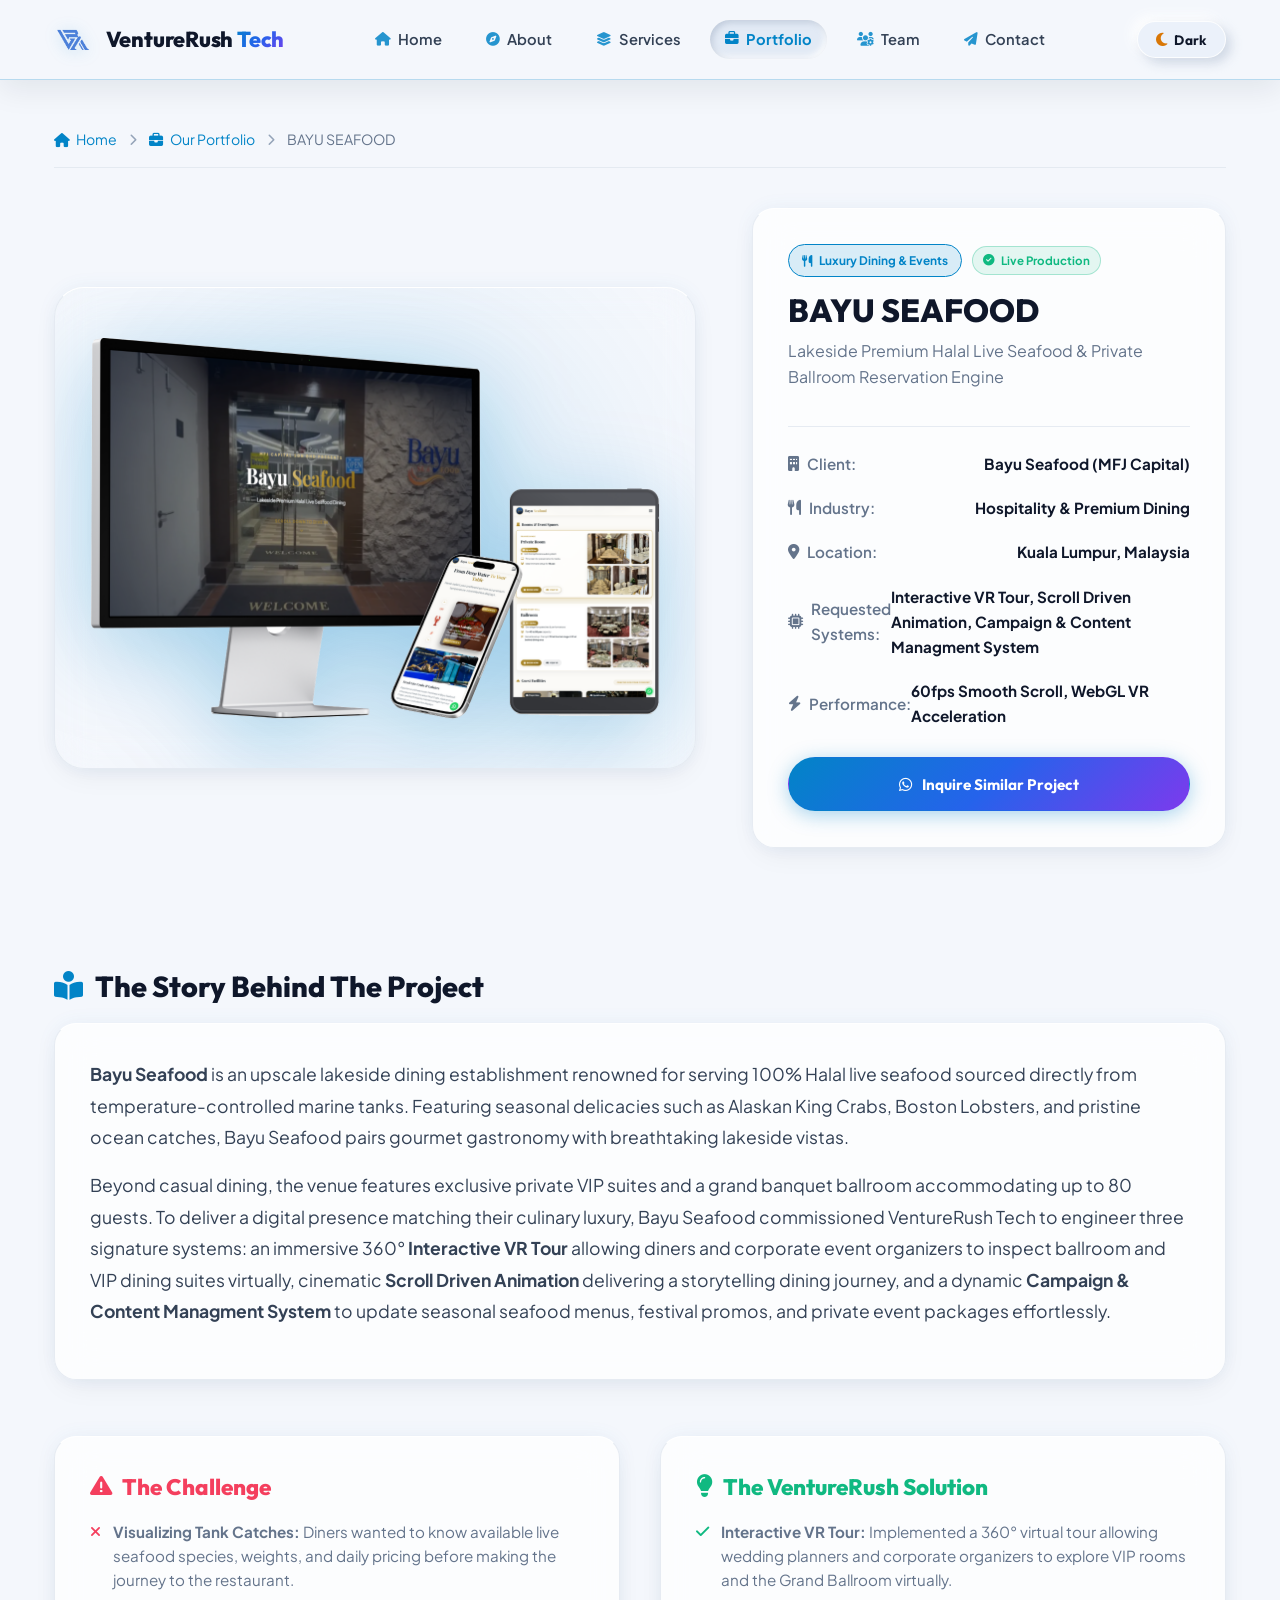
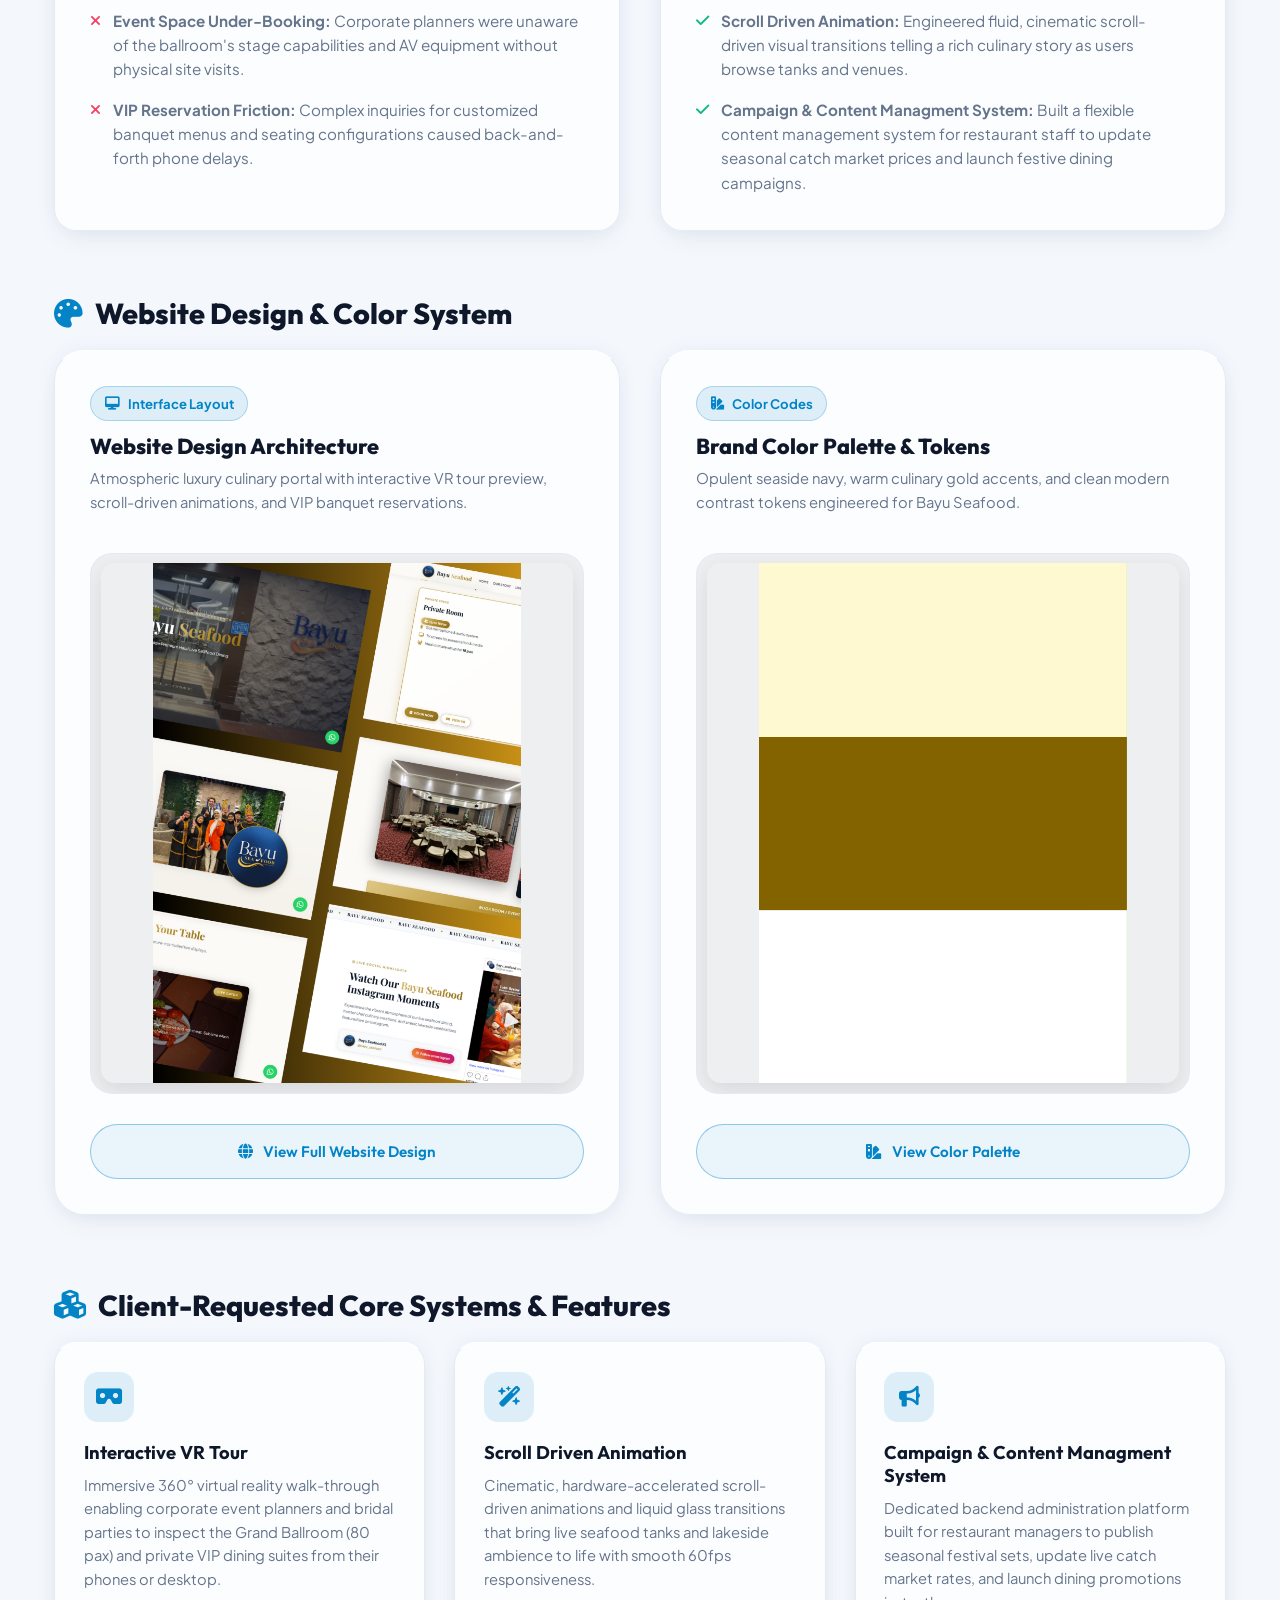
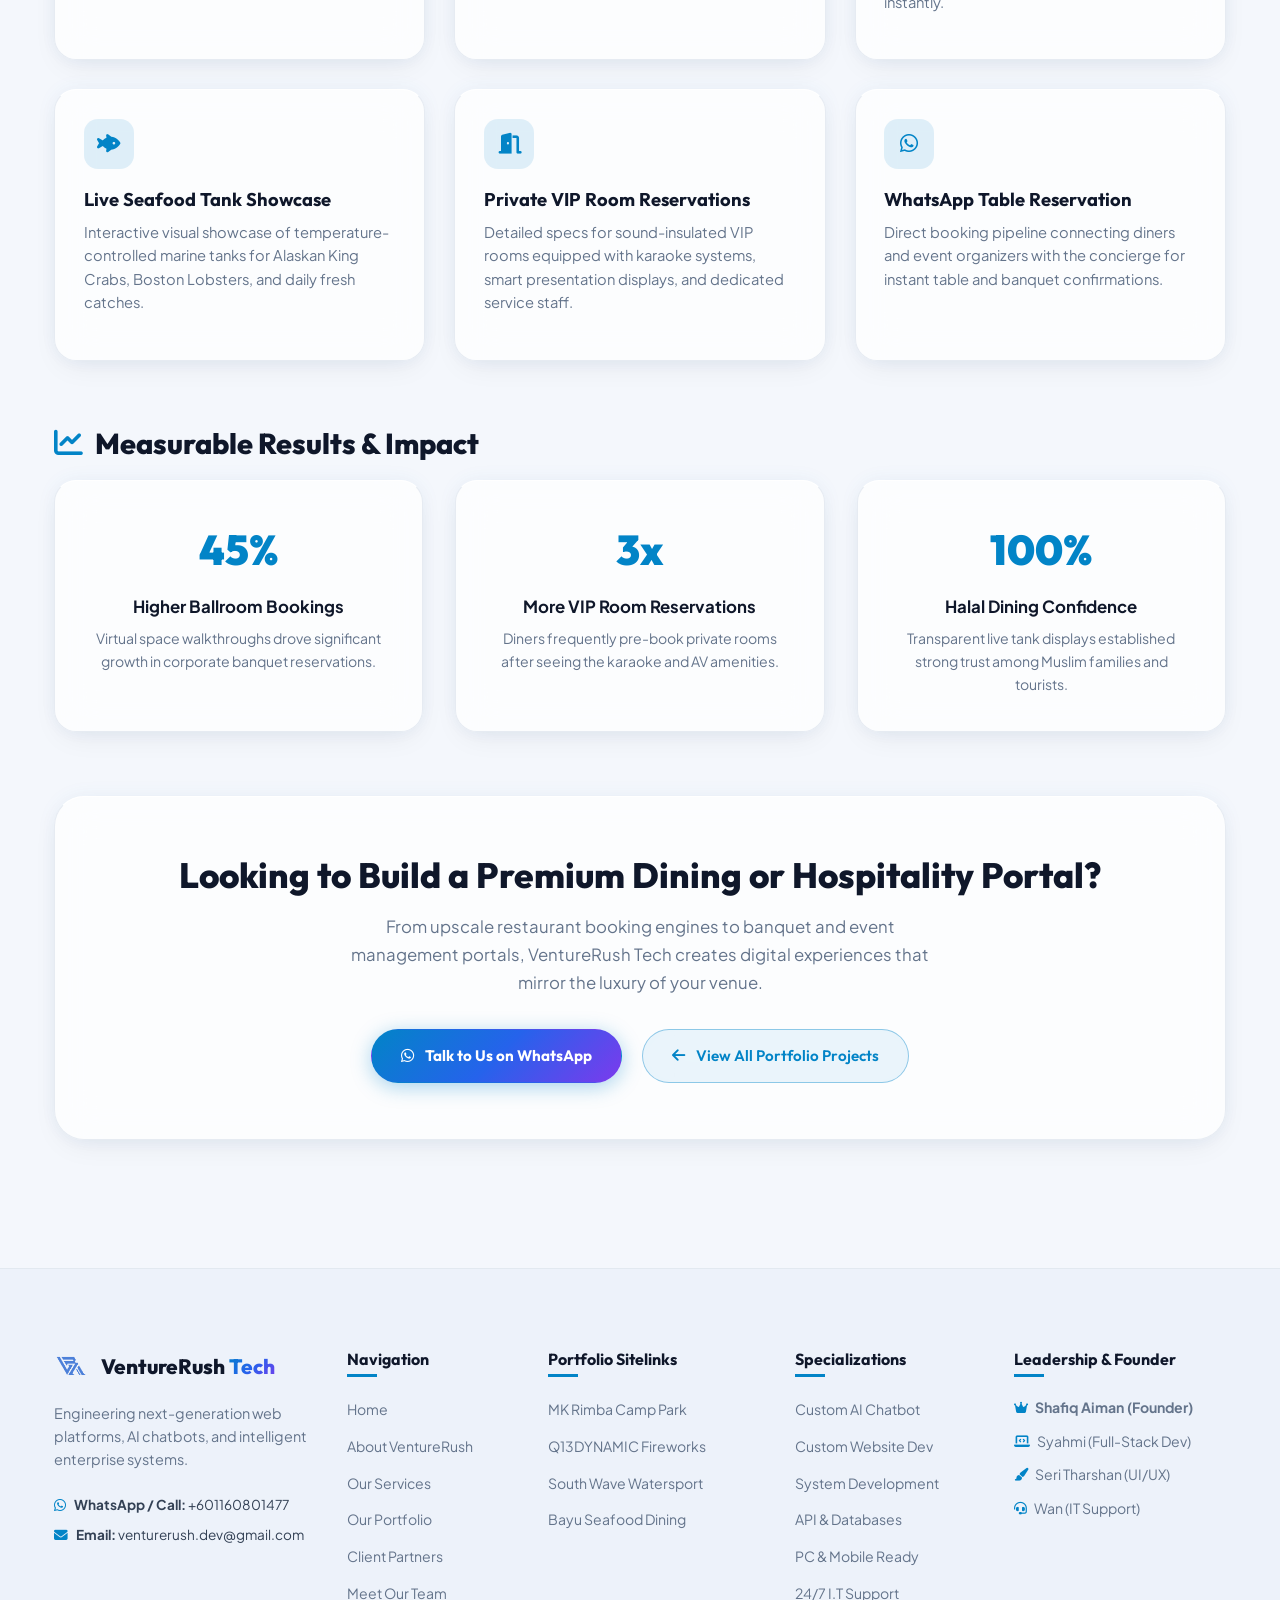
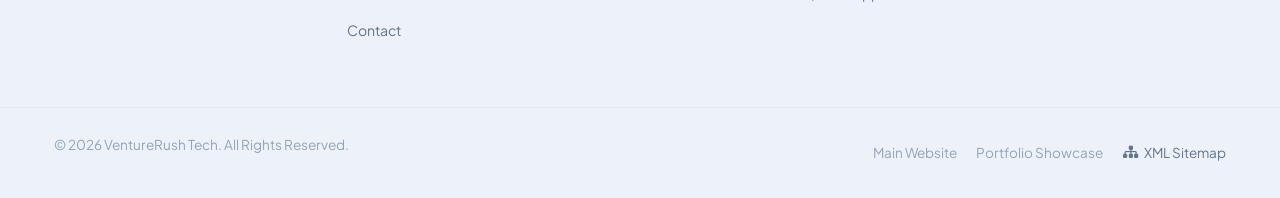
==== commit 91444bfb: "Add favicon links to portfolio-bayu-seafood.html Added favicon links for browser tab icon." ====
--- a/portfolio-bayu-seafood.html
+++ b/portfolio-bayu-seafood.html
@@ -6,6 +6,10 @@
     <title>Bayu Seafood | Portfolio Case Study | VentureRush Tech</title>
     <meta name="description" content="Discover how VentureRush Tech developed the premium dining portal, live seafood tank showcase, and private ballroom reservation system for Bayu Seafood.">
     
+    <!-- Favicon / Browser Tab Icon -->
+    <link rel="icon" type="image/x-icon" href="favicon.ico">
+    <link rel="shortcut icon" type="image/x-icon" href="favicon.ico">
+
     <!-- Open Graph / Meta -->
     <meta property="og:title" content="Bayu Seafood - Lakeside Premium Halal Live Seafood & Ballroom Reservations">
     <meta property="og:description" content="Upscale seafood dining showcase and ballroom reservation engine engineered by VentureRush Tech.">
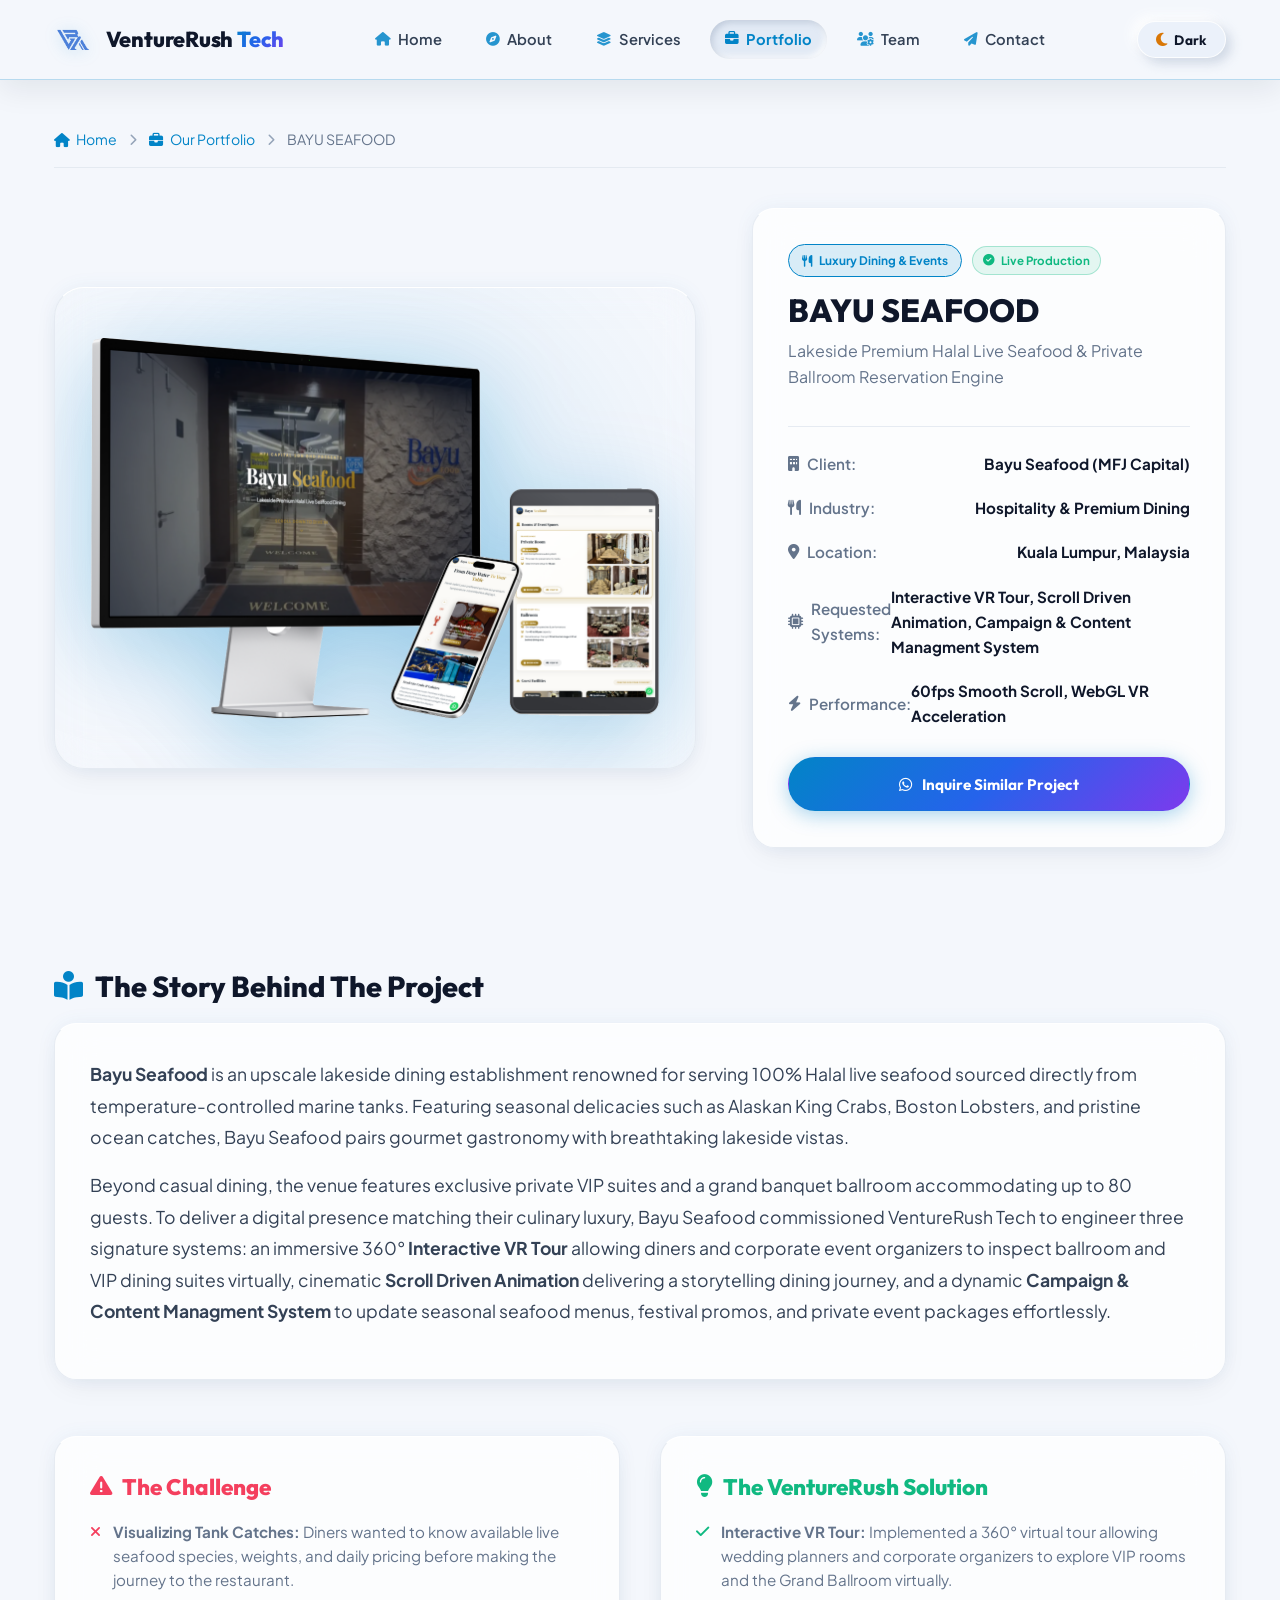
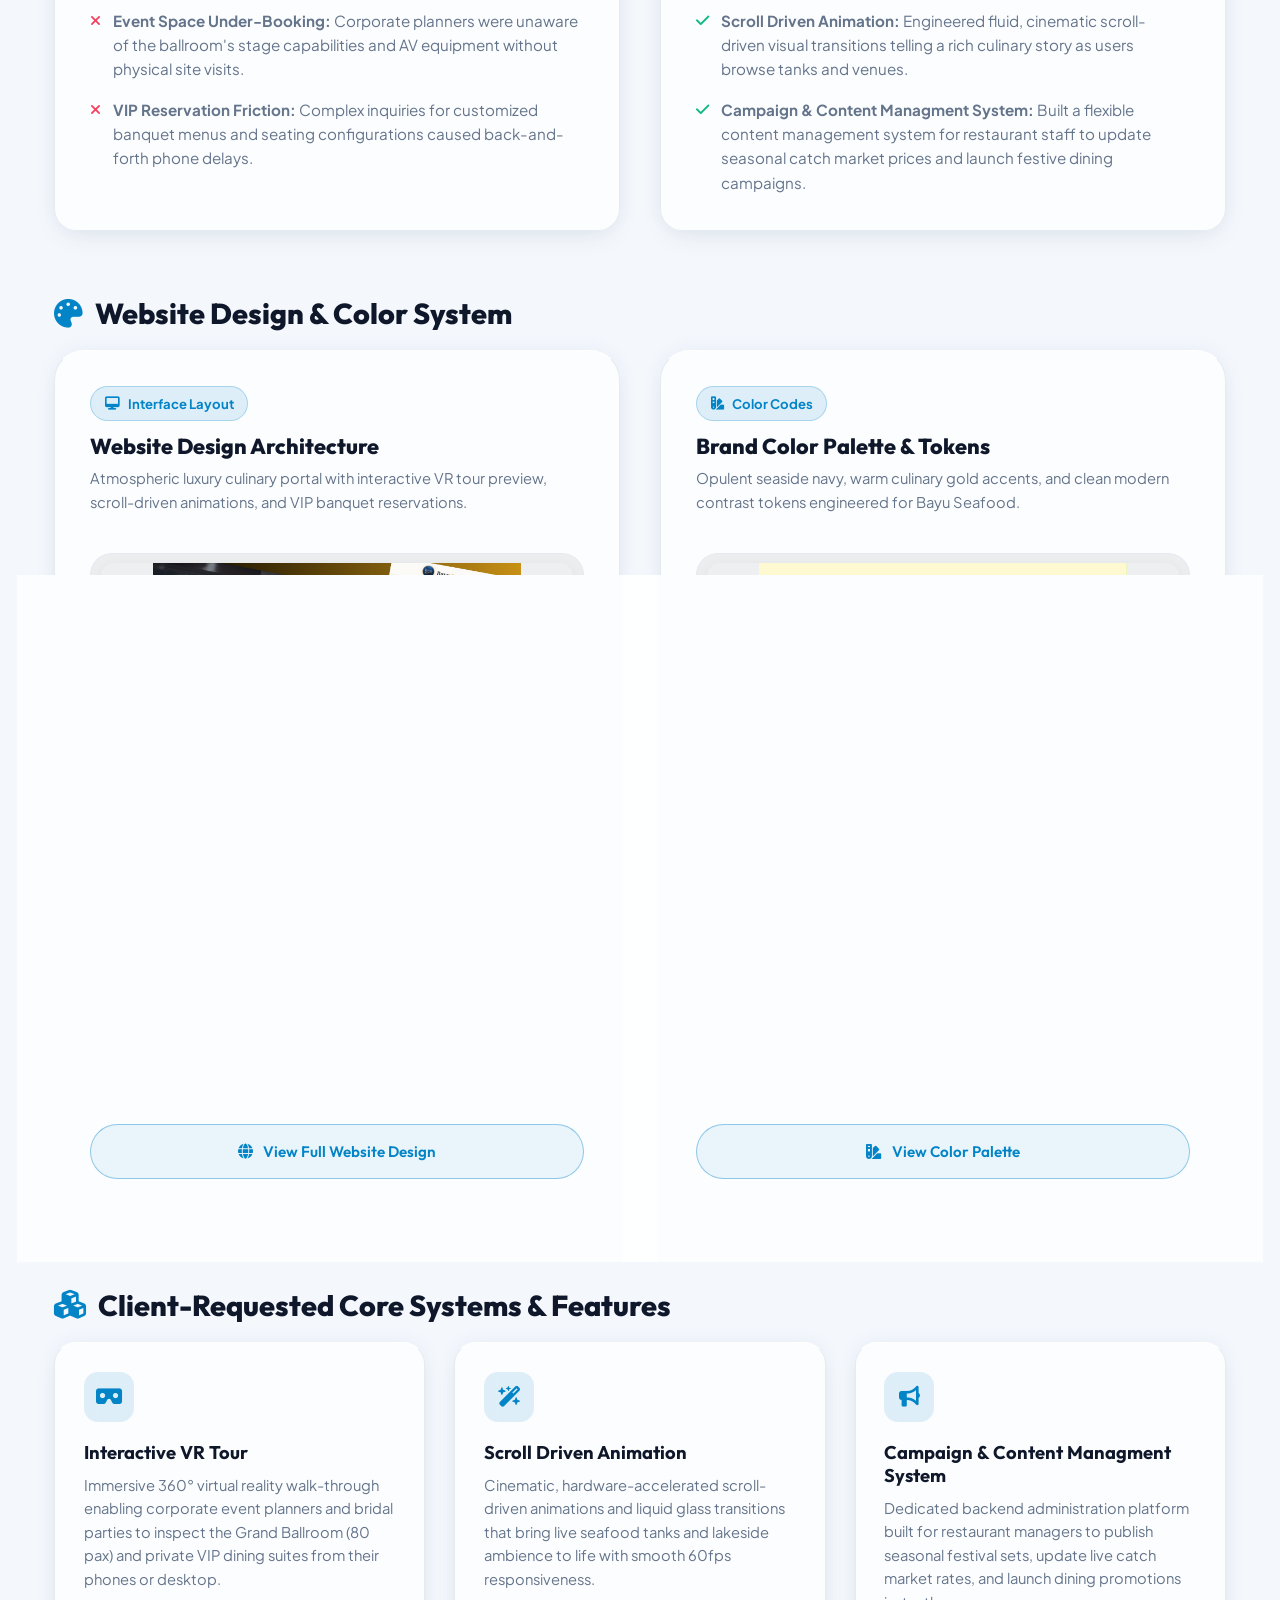
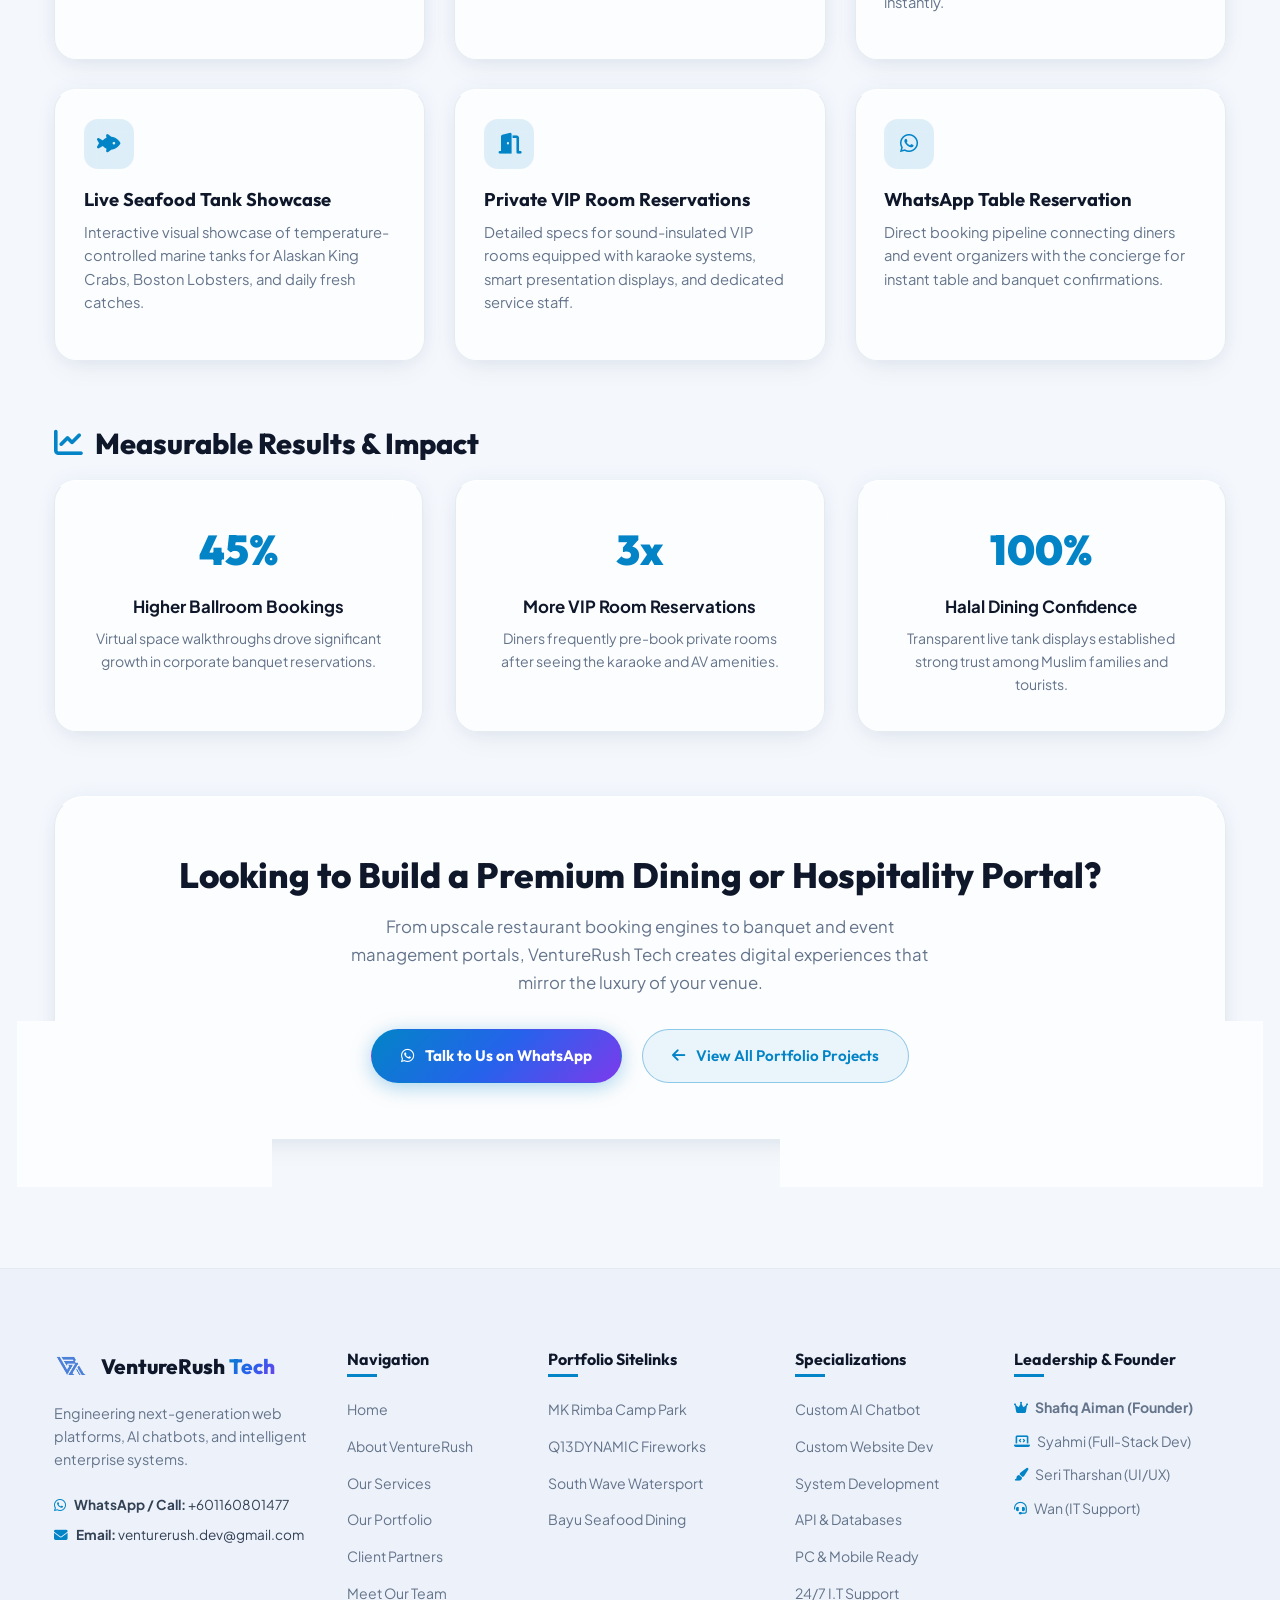
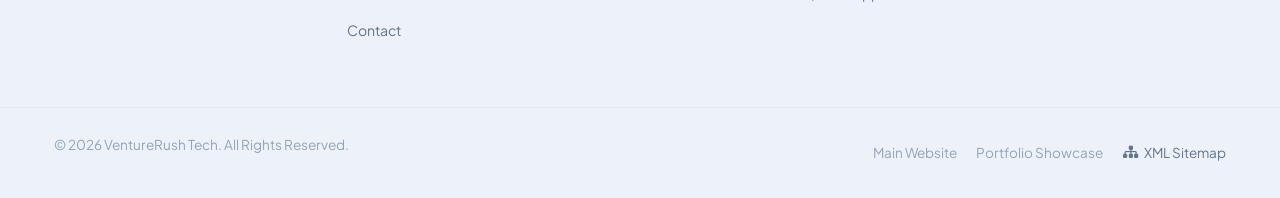
==== commit c1c09225: "Update Open Graph and Twitter meta tags" ====
--- a/portfolio-bayu-seafood.html
+++ b/portfolio-bayu-seafood.html
@@ -10,11 +10,22 @@
     <link rel="icon" type="image/x-icon" href="favicon.ico">
     <link rel="shortcut icon" type="image/x-icon" href="favicon.ico">
 
-    <!-- Open Graph / Meta -->
-    <meta property="og:title" content="Bayu Seafood - Lakeside Premium Halal Live Seafood & Ballroom Reservations">
-    <meta property="og:description" content="Upscale seafood dining showcase and ballroom reservation engine engineered by VentureRush Tech.">
+    <!-- Open Graph / Social Media Preview (WhatsApp, Facebook, LinkedIn) -->
     <meta property="og:type" content="article">
-    <meta property="og:image" content="image/portfolio4.png">
+    <meta property="og:url" content="https://venturerushtech.com/portfolio-bayu-seafood.html">
+    <meta property="og:title" content="Bayu Seafood | Portfolio Case Study | VentureRush Tech">
+    <meta property="og:description" content="Discover how VentureRush Tech developed the premium dining portal, Interactive VR Tour, and private ballroom reservation system for Bayu Seafood.">
+    <meta property="og:image" content="https://venturerushtech.com/favicon.ico">
+    <meta property="og:image:secure_url" content="https://venturerushtech.com/favicon.ico">
+    <meta property="og:image:type" content="image/x-icon">
+    <meta property="og:site_name" content="VentureRush Tech">
+
+    <!-- Twitter / X Preview -->
+    <meta name="twitter:card" content="summary">
+    <meta name="twitter:url" content="https://venturerushtech.com/portfolio-bayu-seafood.html">
+    <meta name="twitter:title" content="Bayu Seafood | Portfolio Case Study | VentureRush Tech">
+    <meta name="twitter:description" content="Discover how VentureRush Tech developed the premium dining portal, Interactive VR Tour, and private ballroom reservation system for Bayu Seafood.">
+    <meta name="twitter:image" content="https://venturerushtech.com/favicon.ico">
     
     <!-- Google Fonts -->
     <link rel="preconnect" href="https://fonts.googleapis.com">
@@ -88,7 +99,7 @@
     </script>
 
     <!-- Stylesheet -->
-    <link rel="stylesheet" href="style.css">
+    <link rel="stylesheet" href="style.css?v=2.2">
 </head>
 <body class="detail-page-body">
     <!-- Glowing Background Elements -->
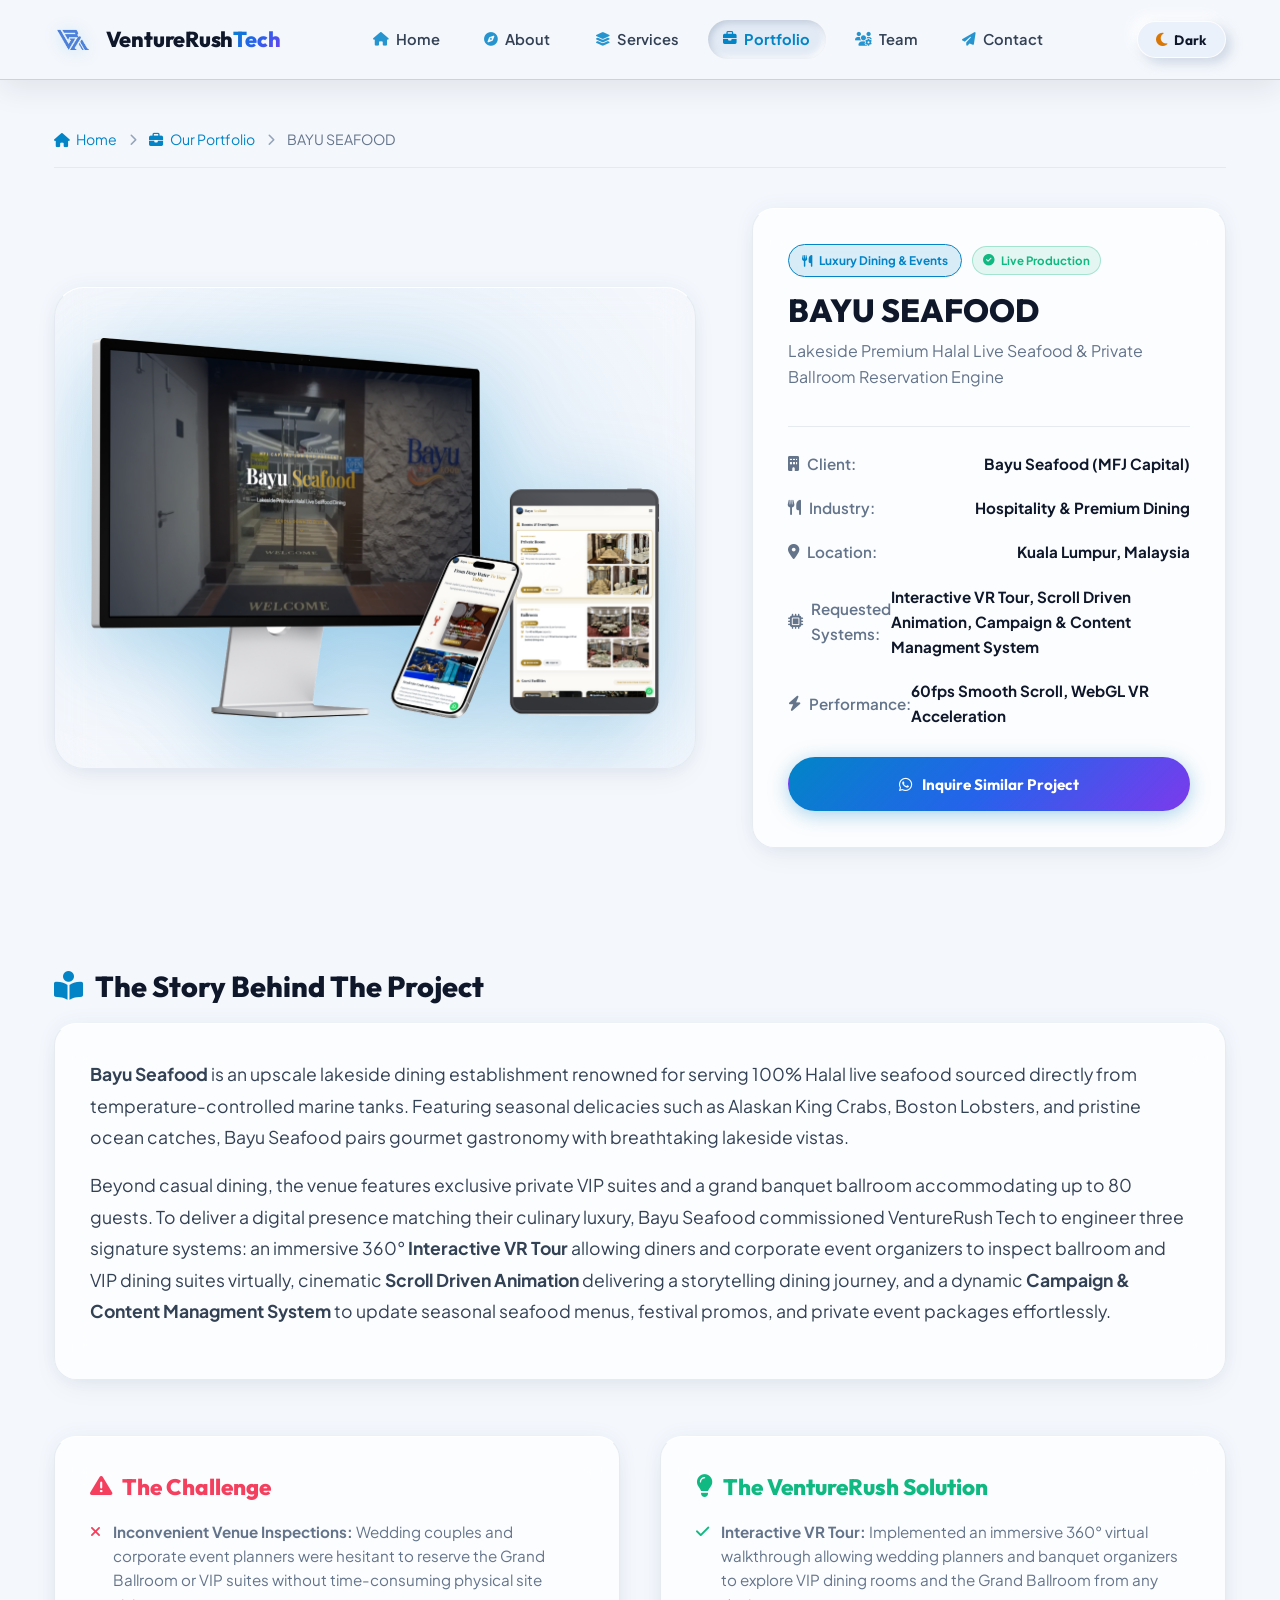
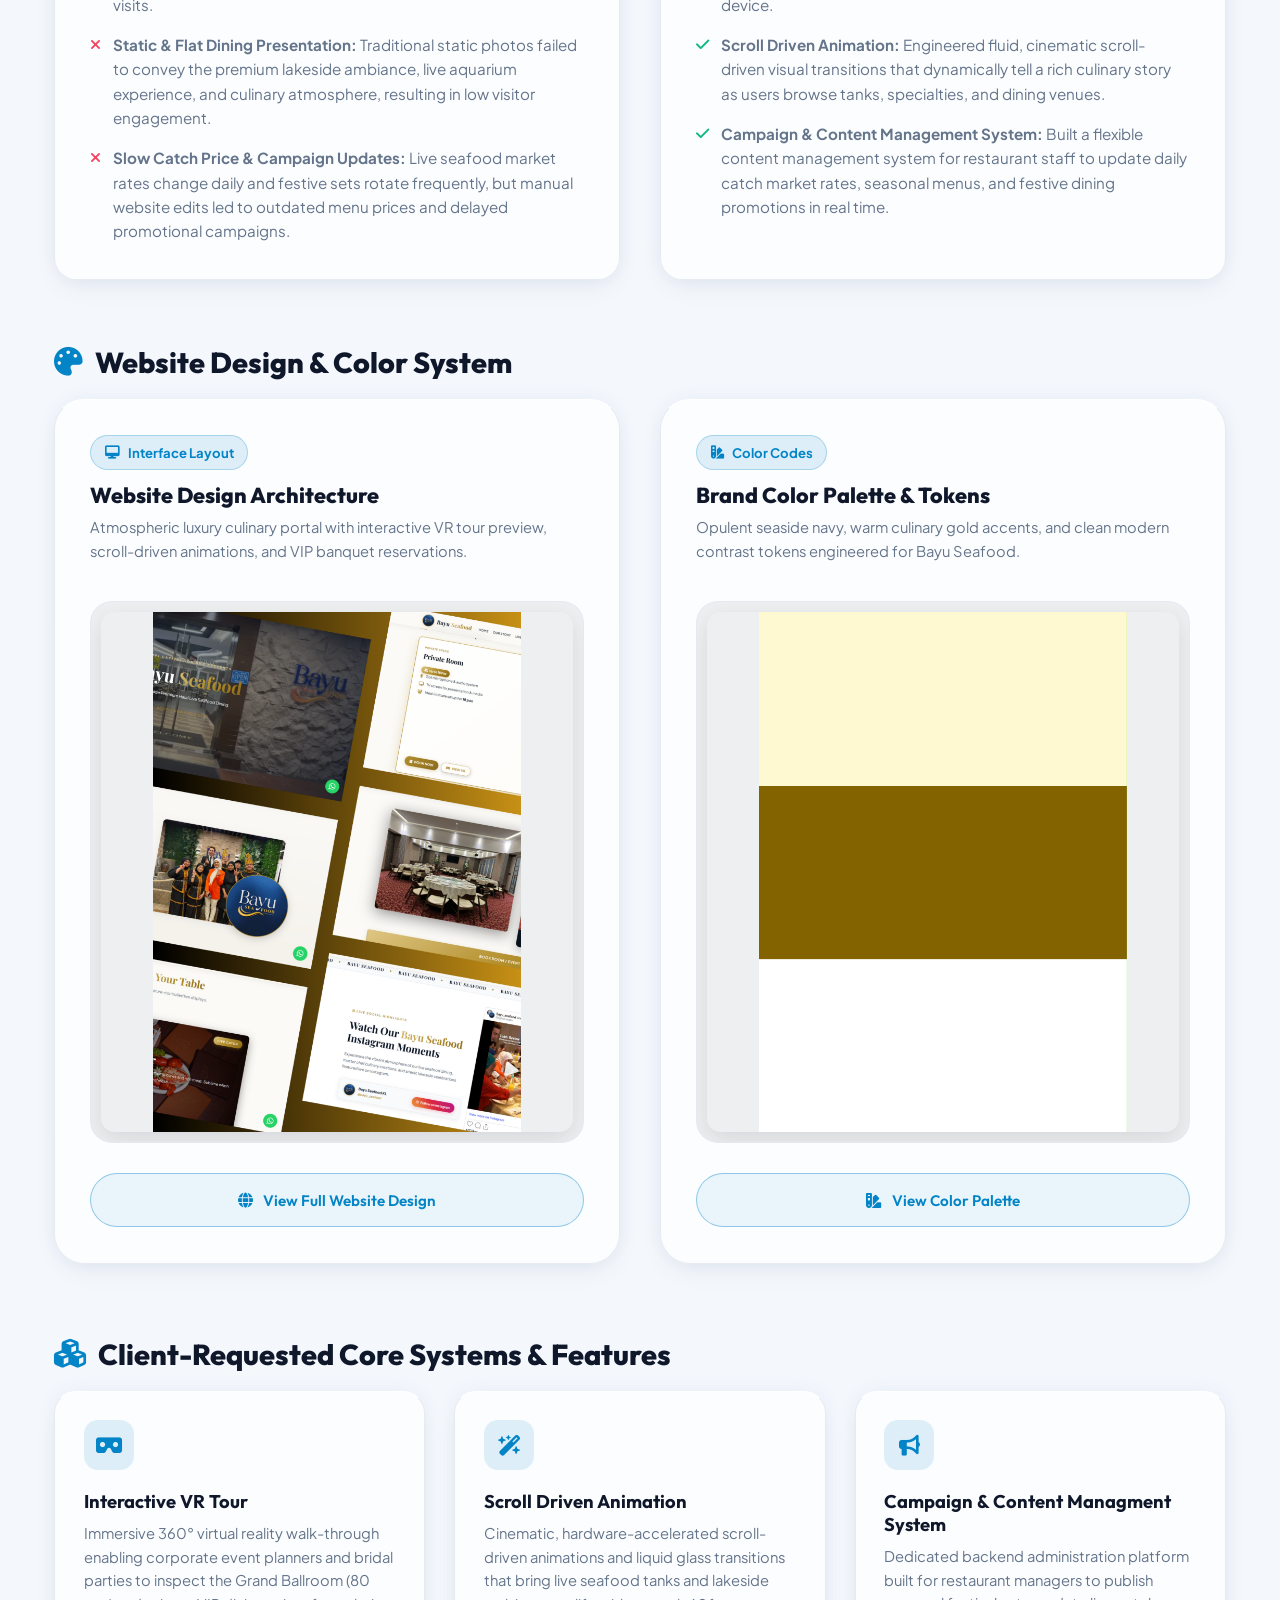
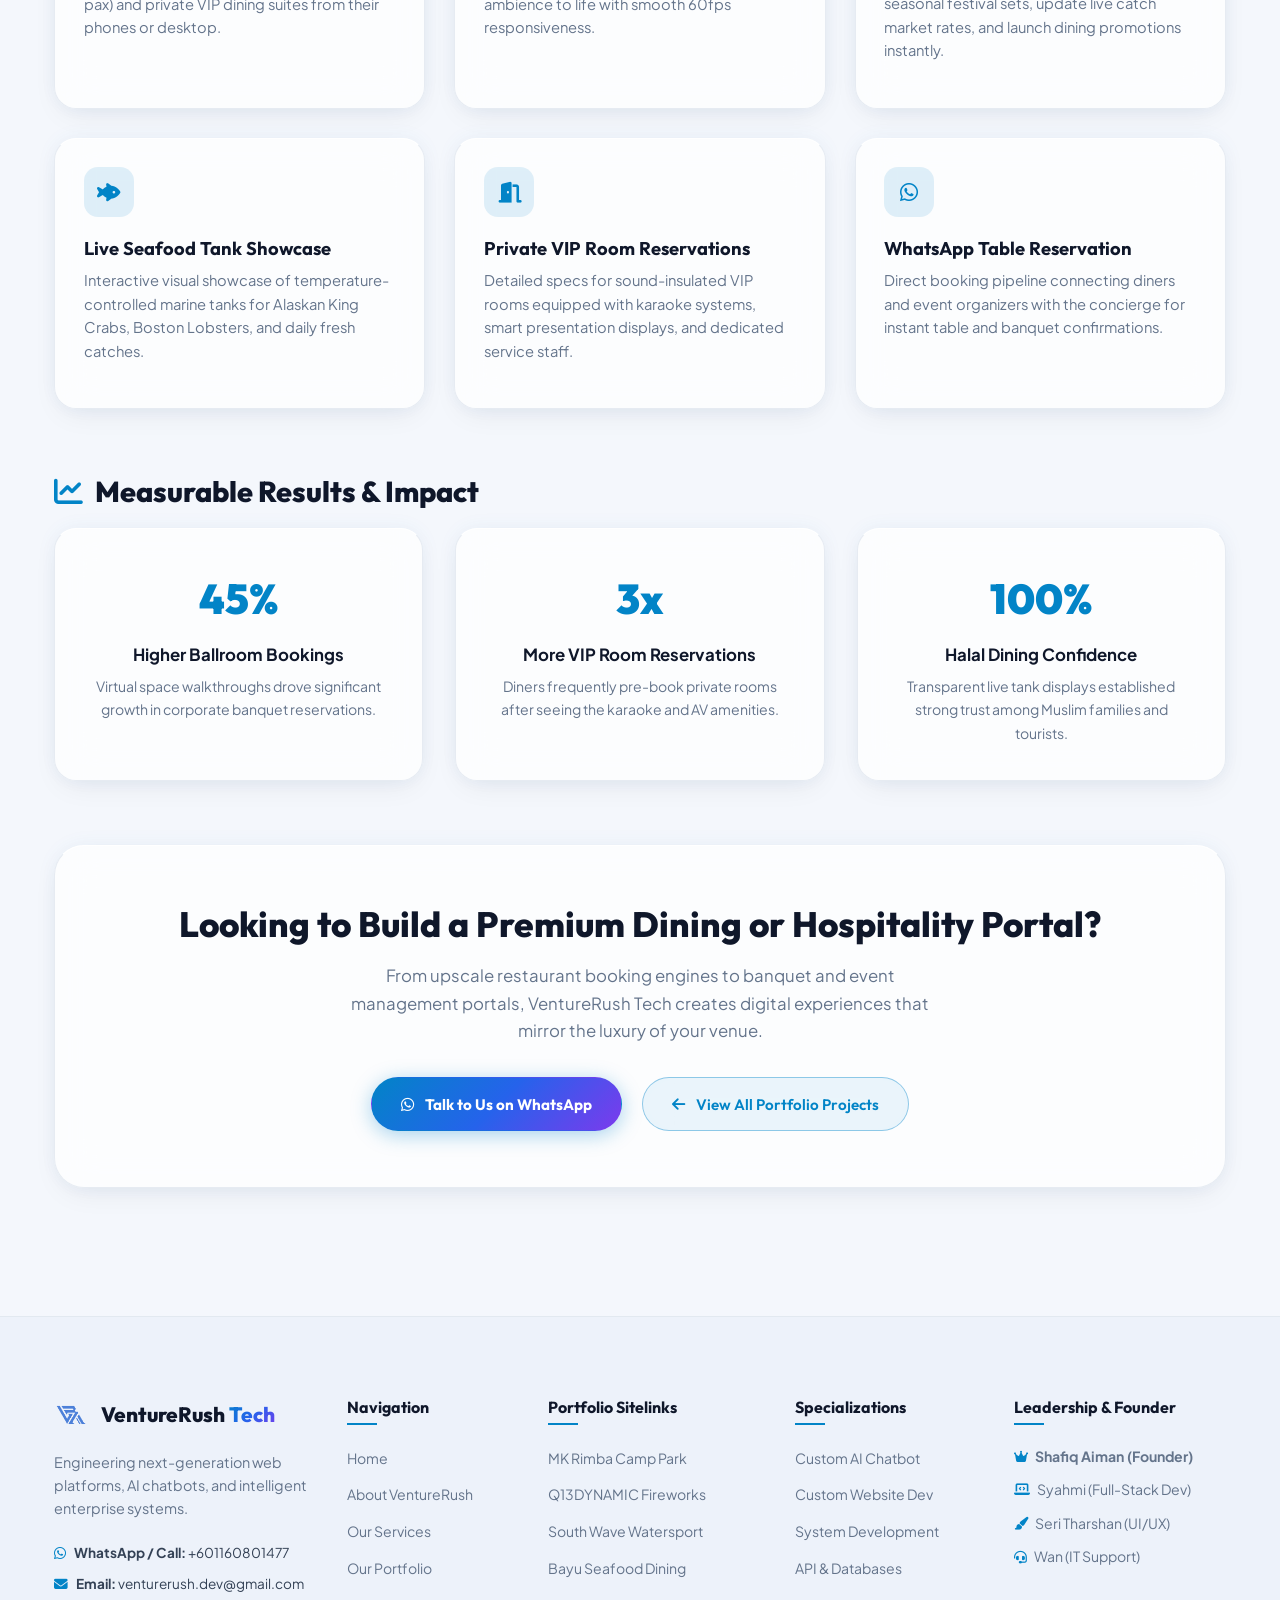
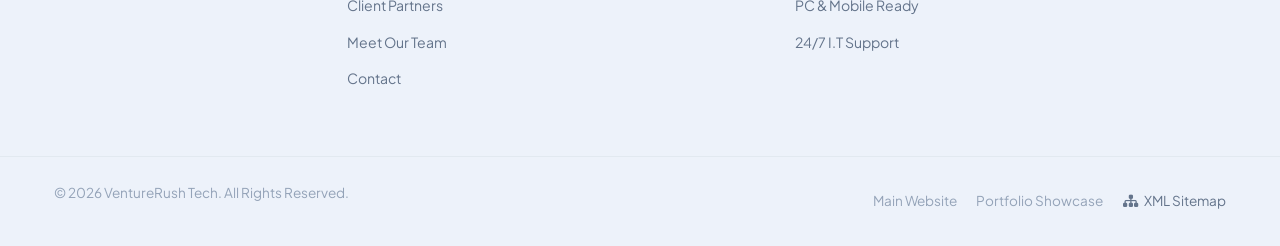
==== commit 1925bd05: "Update challenge and solution descriptions in HTML" ====
--- a/portfolio-bayu-seafood.html
+++ b/portfolio-bayu-seafood.html
@@ -217,15 +217,15 @@
                     <ul class="cs-list">
                         <li>
                             <i class="fa-solid fa-xmark"></i>
-                            <span><strong>Visualizing Tank Catches:</strong> Diners wanted to know available live seafood species, weights, and daily pricing before making the journey to the restaurant.</span>
+                            <span><strong>Inconvenient Venue Inspections:</strong> Wedding couples and corporate event planners were hesitant to reserve the Grand Ballroom or VIP suites without time-consuming physical site visits.</span>
                         </li>
                         <li>
                             <i class="fa-solid fa-xmark"></i>
-                            <span><strong>Event Space Under-Booking:</strong> Corporate planners were unaware of the ballroom's stage capabilities and AV equipment without physical site visits.</span>
+                            <span><strong>Static & Flat Dining Presentation:</strong> Traditional static photos failed to convey the premium lakeside ambiance, live aquarium experience, and culinary atmosphere, resulting in low visitor engagement.</span>
                         </li>
                         <li>
                             <i class="fa-solid fa-xmark"></i>
-                            <span><strong>VIP Reservation Friction:</strong> Complex inquiries for customized banquet menus and seating configurations caused back-and-forth phone delays.</span>
+                            <span><strong>Slow Catch Price & Campaign Updates:</strong> Live seafood market rates change daily and festive sets rotate frequently, but manual website edits led to outdated menu prices and delayed promotional campaigns.</span>
                         </li>
                     </ul>
                 </div>
@@ -235,15 +235,15 @@
                     <ul class="cs-list">
                         <li>
                             <i class="fa-solid fa-check"></i>
-                            <span><strong>Interactive VR Tour:</strong> Implemented a 360° virtual tour allowing wedding planners and corporate organizers to explore VIP rooms and the Grand Ballroom virtually.</span>
+                            <span><strong>Interactive VR Tour:</strong> Implemented an immersive 360° virtual walkthrough allowing wedding planners and banquet organizers to explore VIP dining rooms and the Grand Ballroom from any device.</span>
                         </li>
                         <li>
                             <i class="fa-solid fa-check"></i>
-                            <span><strong>Scroll Driven Animation:</strong> Engineered fluid, cinematic scroll-driven visual transitions telling a rich culinary story as users browse tanks and venues.</span>
+                            <span><strong>Scroll Driven Animation:</strong> Engineered fluid, cinematic scroll-driven visual transitions that dynamically tell a rich culinary story as users browse tanks, specialties, and dining venues.</span>
                         </li>
                         <li>
                             <i class="fa-solid fa-check"></i>
-                            <span><strong>Campaign & Content Managment System:</strong> Built a flexible content management system for restaurant staff to update seasonal catch market prices and launch festive dining campaigns.</span>
+                            <span><strong>Campaign & Content Management System:</strong> Built a flexible content management system for restaurant staff to update daily catch market rates, seasonal menus, and festive dining promotions in real time.</span>
                         </li>
                     </ul>
                 </div>
--- a/style.css
+++ b/style.css
@@ -566,6 +566,8 @@
     align-items: center;
     gap: 0.85rem;
     text-decoration: none;
+    flex-shrink: 0;
+    white-space: nowrap;
 }
 
 .nav-logo-img {
@@ -574,6 +576,7 @@
     object-fit: contain;
     transition: var(--transition-smooth);
     filter: drop-shadow(0 2px 8px rgba(2, 132, 199, 0.2));
+    flex-shrink: 0;
 }
 
 .brand-logo:hover .nav-logo-img {
@@ -586,6 +589,10 @@
     font-weight: 800;
     color: var(--text-primary);
     letter-spacing: -0.01em;
+    white-space: nowrap;
+    word-break: keep-all;
+    display: inline-flex;
+    align-items: baseline;
 }
 
 .nav-menu {
@@ -1916,6 +1923,240 @@
 .service-link:hover {
     color: var(--accent-blue);
     transform: translateX(4px);
+}
+
+/* ==========================================================================
+   Customer Testimonials Section - Chat Bubble & Right-to-Left Animation
+   ========================================================================== */
+
+.testimonials-section {
+    padding: 6rem 0 5rem;
+    position: relative;
+    overflow: hidden;
+    background: linear-gradient(180deg, transparent 0%, rgba(2, 132, 199, 0.03) 50%, transparent 100%);
+}
+
+.testimonials-marquee-container {
+    width: 100%;
+    overflow: hidden;
+    position: relative;
+    padding: 2.5rem 0 1.5rem;
+    margin-top: 1.5rem;
+    mask-image: linear-gradient(to right, transparent 0%, black 7%, black 93%, transparent 100%);
+    -webkit-mask-image: linear-gradient(to right, transparent 0%, black 7%, black 93%, transparent 100%);
+}
+
+.testimonials-marquee-track {
+    display: flex;
+    align-items: stretch;
+    width: max-content;
+    gap: 2rem;
+    animation: testimonialsSlideLeft 36s linear infinite;
+    will-change: transform;
+}
+
+.testimonials-marquee-container:hover .testimonials-marquee-track {
+    animation-play-state: paused;
+}
+
+/* Continuous Animation from Right to Left */
+@keyframes testimonialsSlideLeft {
+    0% {
+        transform: translate3d(0, 0, 0);
+    }
+    100% {
+        transform: translate3d(-50%, 0, 0);
+    }
+}
+
+.testimonial-card {
+    width: 390px;
+    max-width: 90vw;
+    flex-shrink: 0;
+    display: flex;
+    flex-direction: column;
+    transition: transform 0.35s cubic-bezier(0.16, 1, 0.3, 1), box-shadow 0.35s ease, border-color 0.35s ease;
+    cursor: default;
+}
+
+.testimonial-card:hover {
+    transform: translateY(-8px);
+}
+
+/* Chat Bubble Container */
+.testimonial-chatbubble {
+    background: var(--glass-bg);
+    backdrop-filter: var(--glass-blur);
+    -webkit-backdrop-filter: var(--glass-blur);
+    border: 1px solid var(--glass-border);
+    border-top: 1px solid var(--glass-border-highlight);
+    border-radius: var(--radius-lg);
+    padding: 1.8rem 1.8rem 1.6rem;
+    position: relative;
+    box-shadow: var(--glass-shadow);
+    display: flex;
+    flex-direction: column;
+    flex-grow: 1;
+    transition: var(--transition-smooth);
+}
+
+.testimonial-card:hover .testimonial-chatbubble {
+    border-color: var(--accent-cyan);
+    box-shadow: var(--glass-shadow-hover);
+}
+
+/* Chat Bubble Speech Pointer Arrow */
+.chatbubble-tail {
+    position: absolute;
+    bottom: -11px;
+    left: 36px;
+    width: 20px;
+    height: 20px;
+    background: var(--glass-bg);
+    backdrop-filter: var(--glass-blur);
+    -webkit-backdrop-filter: var(--glass-blur);
+    border-right: 1px solid var(--glass-border);
+    border-bottom: 1px solid var(--glass-border);
+    transform: rotate(45deg);
+    z-index: 1;
+    transition: border-color var(--transition-fast);
+}
+
+.testimonial-card:hover .chatbubble-tail {
+    border-right-color: var(--accent-cyan);
+    border-bottom-color: var(--accent-cyan);
+}
+
+.chatbubble-header {
+    display: flex;
+    align-items: center;
+    justify-content: space-between;
+    margin-bottom: 0.95rem;
+}
+
+.chatbubble-rating {
+    display: flex;
+    gap: 3.5px;
+    color: #f59e0b;
+    font-size: 0.9rem;
+}
+
+.chatbubble-quote-icon {
+    font-size: 1.3rem;
+    color: var(--accent-cyan);
+    opacity: 0.35;
+    transition: opacity 0.3s ease;
+}
+
+.testimonial-card:hover .chatbubble-quote-icon {
+    opacity: 0.85;
+}
+
+.chatbubble-text {
+    font-size: 0.94rem;
+    line-height: 1.65;
+    color: var(--text-secondary);
+    margin-bottom: 1.25rem;
+    font-style: italic;
+    position: relative;
+    z-index: 2;
+}
+
+.testimonial-tag {
+    display: inline-flex;
+    align-items: center;
+    gap: 0.45rem;
+    align-self: flex-start;
+    padding: 0.3rem 0.8rem;
+    border-radius: var(--radius-full);
+    font-size: 0.74rem;
+    font-weight: 700;
+    letter-spacing: 0.3px;
+    background: rgba(2, 132, 199, 0.08);
+    border: 1px solid rgba(2, 132, 199, 0.22);
+    color: var(--accent-cyan);
+    margin-top: auto;
+    position: relative;
+    z-index: 2;
+}
+
+[data-theme="dark"] .testimonial-tag {
+    background: rgba(0, 242, 254, 0.08);
+    border-color: rgba(0, 242, 254, 0.25);
+    color: var(--accent-cyan);
+}
+
+/* Customer Author Details below Chat Bubble */
+.testimonial-author {
+    display: flex;
+    align-items: center;
+    gap: 1rem;
+    padding-top: 1.35rem;
+    padding-left: 0.8rem;
+}
+
+.author-avatar-wrap {
+    position: relative;
+    width: 54px;
+    height: 54px;
+    flex-shrink: 0;
+}
+
+.author-avatar-img {
+    width: 100%;
+    height: 100%;
+    object-fit: cover;
+    object-position: center top;
+    border-radius: 50%;
+    border: 2px solid var(--accent-cyan);
+    box-shadow: 0 4px 14px rgba(2, 132, 199, 0.3);
+    transition: transform 0.35s ease;
+}
+
+.testimonial-card:hover .author-avatar-img {
+    transform: scale(1.08);
+    box-shadow: 0 6px 20px rgba(2, 132, 199, 0.5);
+}
+
+.verified-check {
+    position: absolute;
+    bottom: -2px;
+    right: -2px;
+    width: 18px;
+    height: 18px;
+    border-radius: 50%;
+    background: #ffffff;
+    color: var(--accent-cyan);
+    display: flex;
+    align-items: center;
+    justify-content: center;
+    font-size: 0.9rem;
+    box-shadow: 0 2px 6px rgba(0, 0, 0, 0.15);
+}
+
+[data-theme="dark"] .verified-check {
+    background: #0f172a;
+    color: var(--accent-cyan);
+}
+
+.author-meta {
+    display: flex;
+    flex-direction: column;
+}
+
+.author-name {
+    font-family: var(--font-heading);
+    font-size: 1rem;
+    font-weight: 800;
+    color: var(--text-primary);
+    letter-spacing: 0.3px;
+    margin-bottom: 0.15rem;
+}
+
+.author-role {
+    font-size: 0.8rem;
+    font-weight: 600;
+    color: var(--accent-cyan);
 }
 
 /* ==========================================================================
@@ -3031,6 +3272,19 @@
         padding: 1.8rem;
     }
 
+    /* Testimonials */
+    .testimonial-card {
+        width: 310px;
+    }
+
+    .testimonial-chatbubble {
+        padding: 1.4rem 1.4rem 1.2rem;
+    }
+
+    .chatbubble-text {
+        font-size: 0.88rem;
+    }
+
     /* Team */
     .team-grid {
         grid-template-columns: 1fr;
@@ -3105,10 +3359,40 @@
     }
 }
 
-/* Mobile Navigation Drawer (max-width: 850px) */
+/* Mobile Navigation Drawer & Navbar Layout (max-width: 850px) */
 @media (max-width: 850px) {
+    .nav-container {
+        padding: 0 1.25rem;
+    }
+
+    .brand-logo {
+        gap: 0.65rem;
+        flex-shrink: 0;
+        white-space: nowrap;
+    }
+
+    .nav-logo-img {
+        height: 34px;
+        flex-shrink: 0;
+    }
+
+    .brand-name {
+        font-size: 1.25rem;
+        white-space: nowrap !important;
+        word-break: keep-all !important;
+        display: inline-flex;
+        align-items: baseline;
+    }
+
+    .nav-actions {
+        gap: 0.55rem;
+        flex-shrink: 0;
+    }
+
     .menu-toggle {
-        display: block;
+        display: inline-flex;
+        align-items: center;
+        justify-content: center;
     }
 
     .nav-menu {
@@ -3151,6 +3435,73 @@
     }
 }
 
+/* Extra-Small Mobile Screens Navbar Fix (max-width: 480px) */
+@media (max-width: 480px) {
+    .nav-container {
+        padding: 0 0.85rem;
+    }
+
+    .brand-logo {
+        gap: 0.5rem;
+    }
+
+    .nav-logo-img {
+        height: 29px;
+    }
+
+    .brand-name {
+        font-size: clamp(1rem, 4.4vw, 1.15rem);
+        white-space: nowrap !important;
+        word-break: keep-all !important;
+        letter-spacing: -0.02em;
+    }
+
+    .nav-actions {
+        gap: 0.4rem;
+    }
+
+    /* On smaller mobile devices, hide text label ('Dark' / 'Light') so it becomes a sleek compact icon button, preventing any navbar crowding or wrapping */
+    .theme-toggle-btn {
+        padding: 0.45rem 0.55rem;
+        font-size: 0.82rem;
+    }
+
+    .theme-btn-label {
+        display: none !important;
+    }
+
+    .theme-toggle-btn i {
+        margin: 0;
+        font-size: 0.95rem;
+    }
+
+    .menu-toggle {
+        padding: 0.45rem 0.6rem;
+        font-size: 1rem;
+    }
+}
+
+/* Ultra-Compact Mobile Screens (max-width: 360px) */
+@media (max-width: 360px) {
+    .nav-container {
+        padding: 0 0.6rem;
+    }
+
+    .brand-logo {
+        gap: 0.4rem;
+    }
+
+    .nav-logo-img {
+        height: 26px;
+    }
+
+    .brand-name {
+        font-size: 0.96rem;
+        white-space: nowrap !important;
+        word-break: keep-all !important;
+    }
+}
+
 /* ==========================================================================
    PC View Only: Neumorphism Navbar Button & Menu Design (min-width: 851px)
    ========================================================================== */
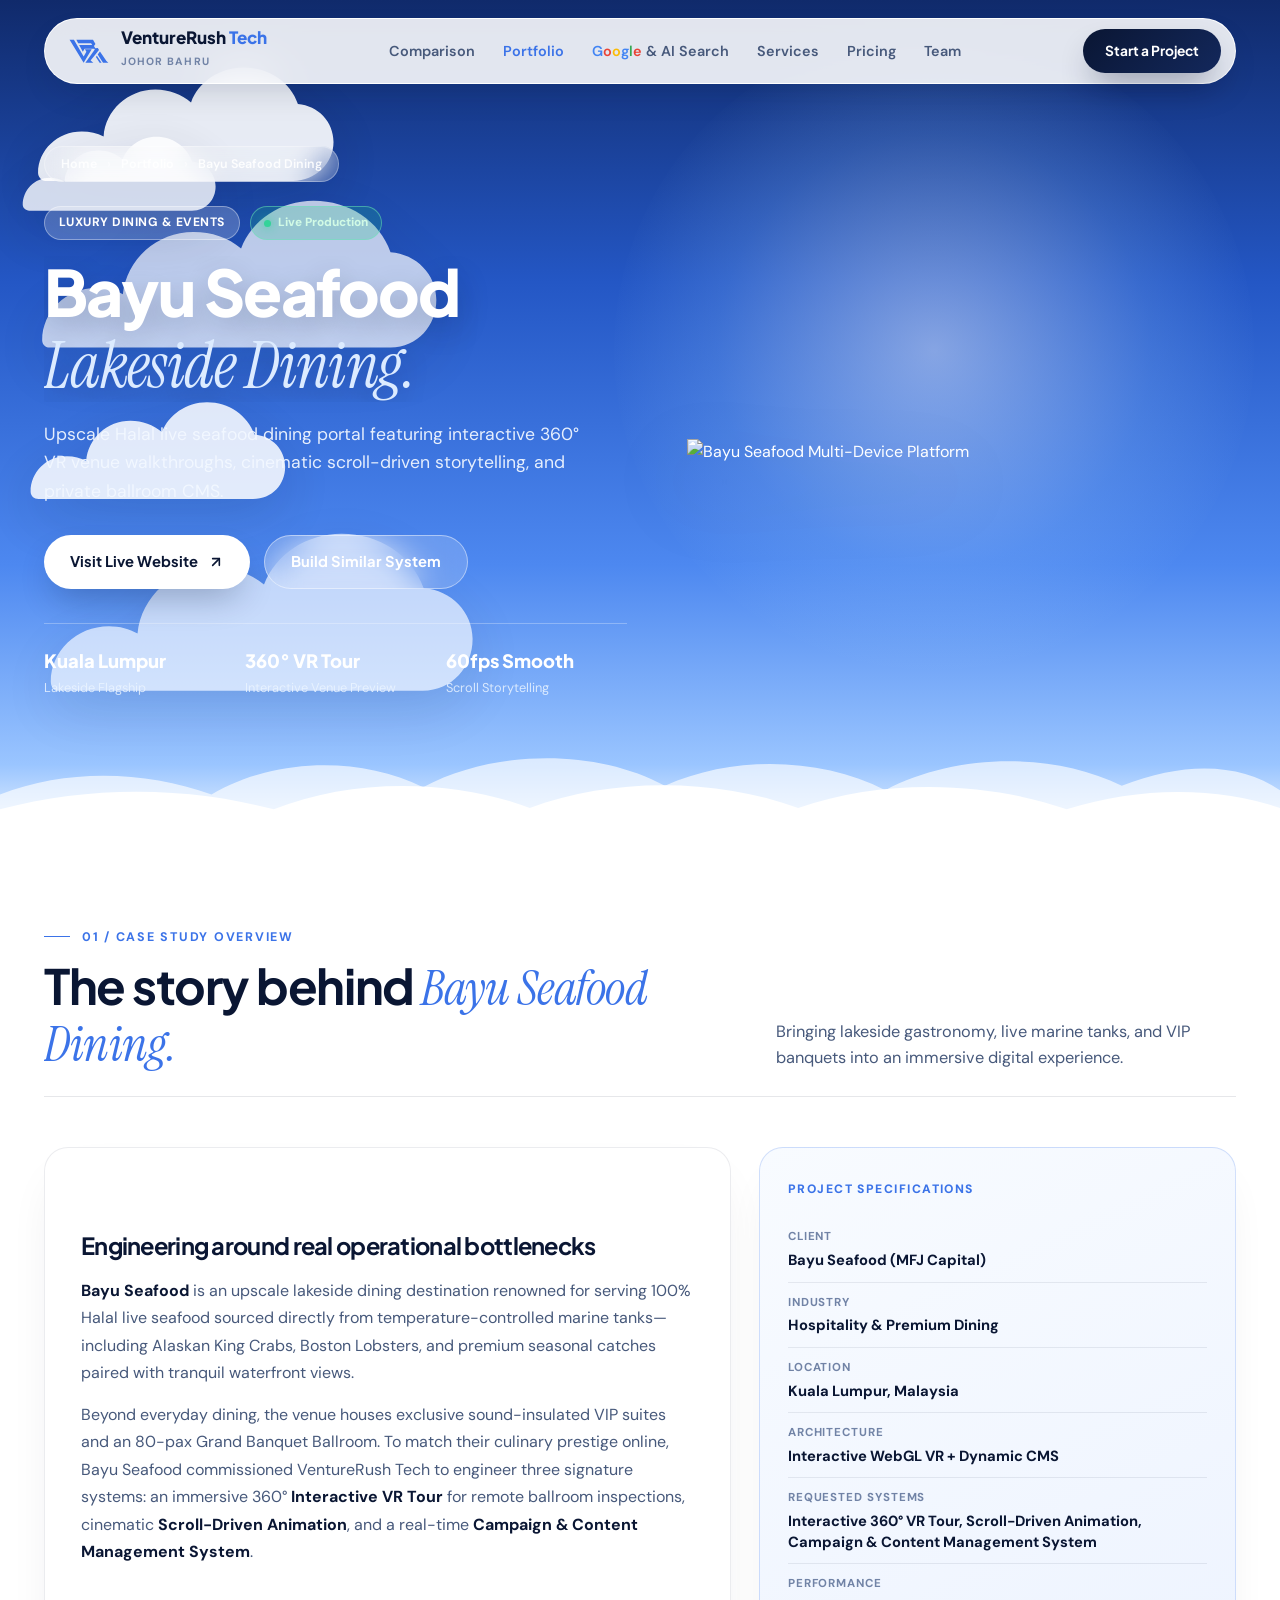
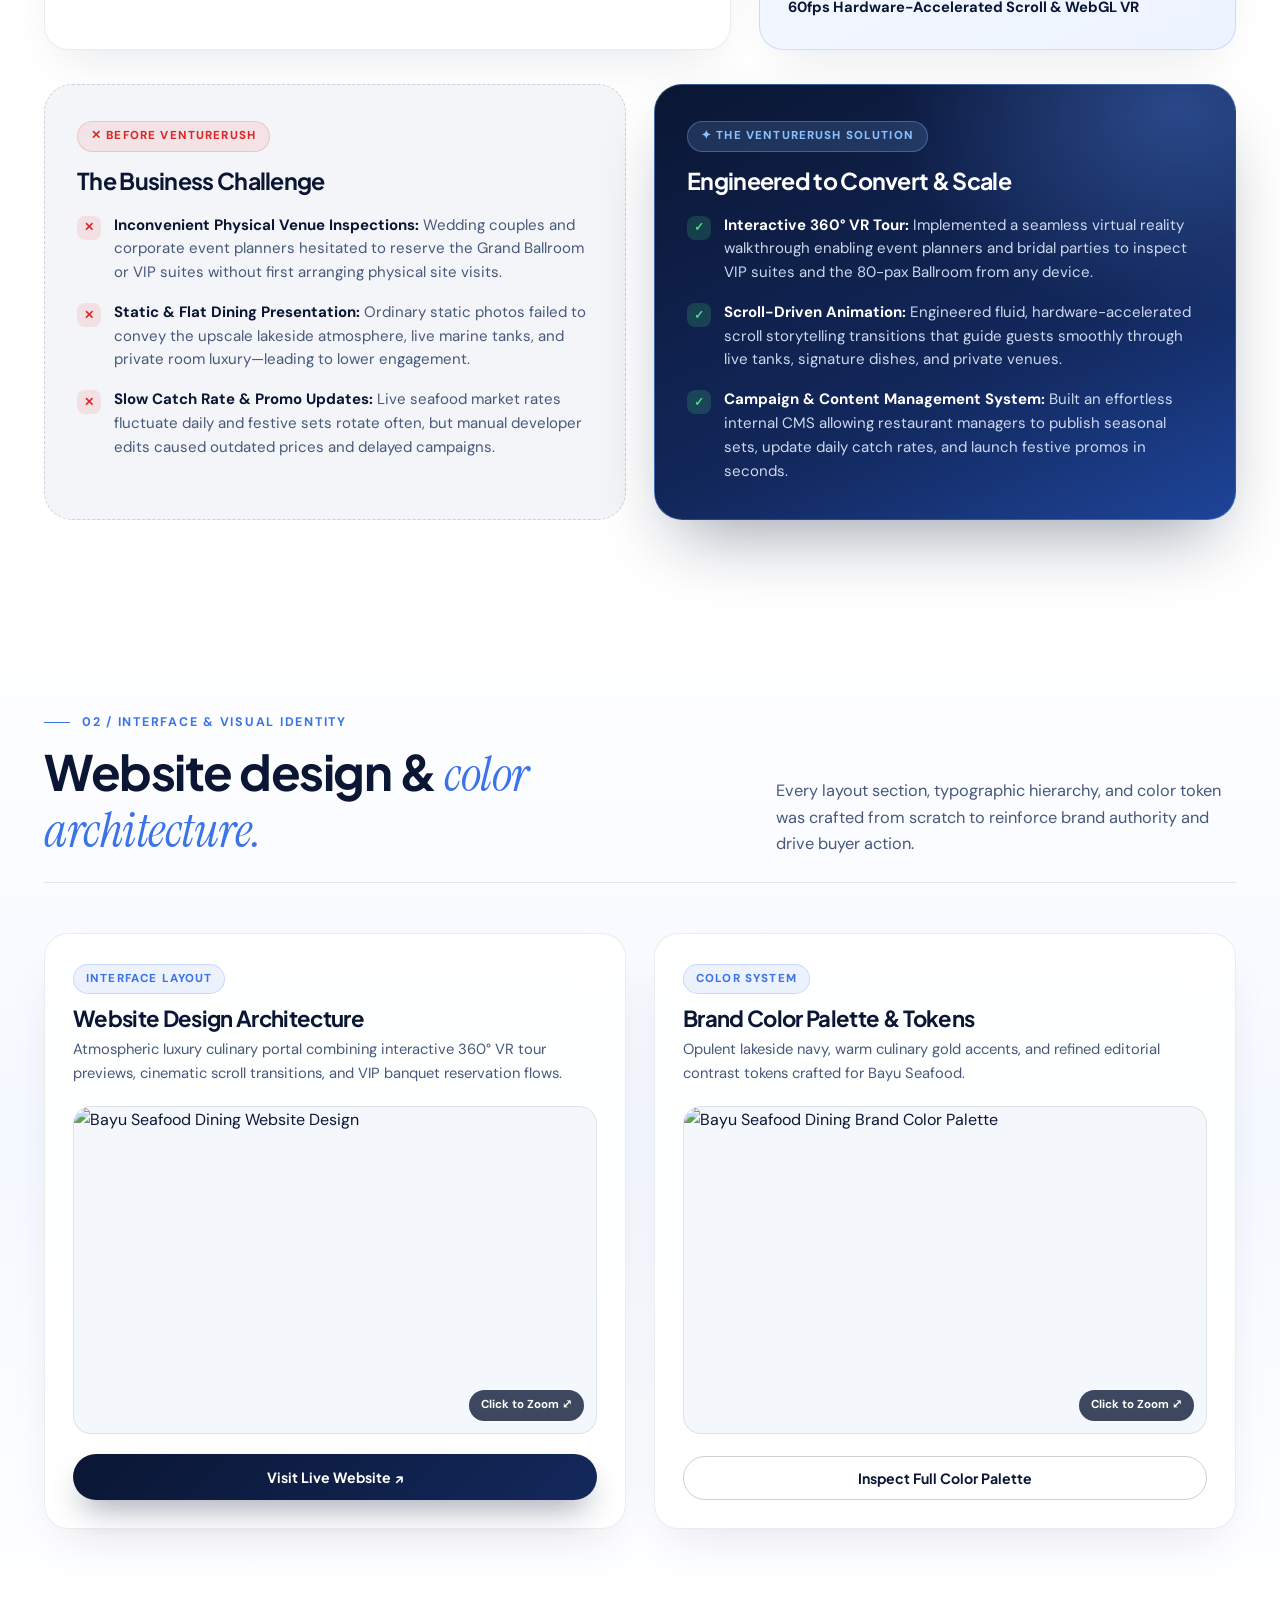
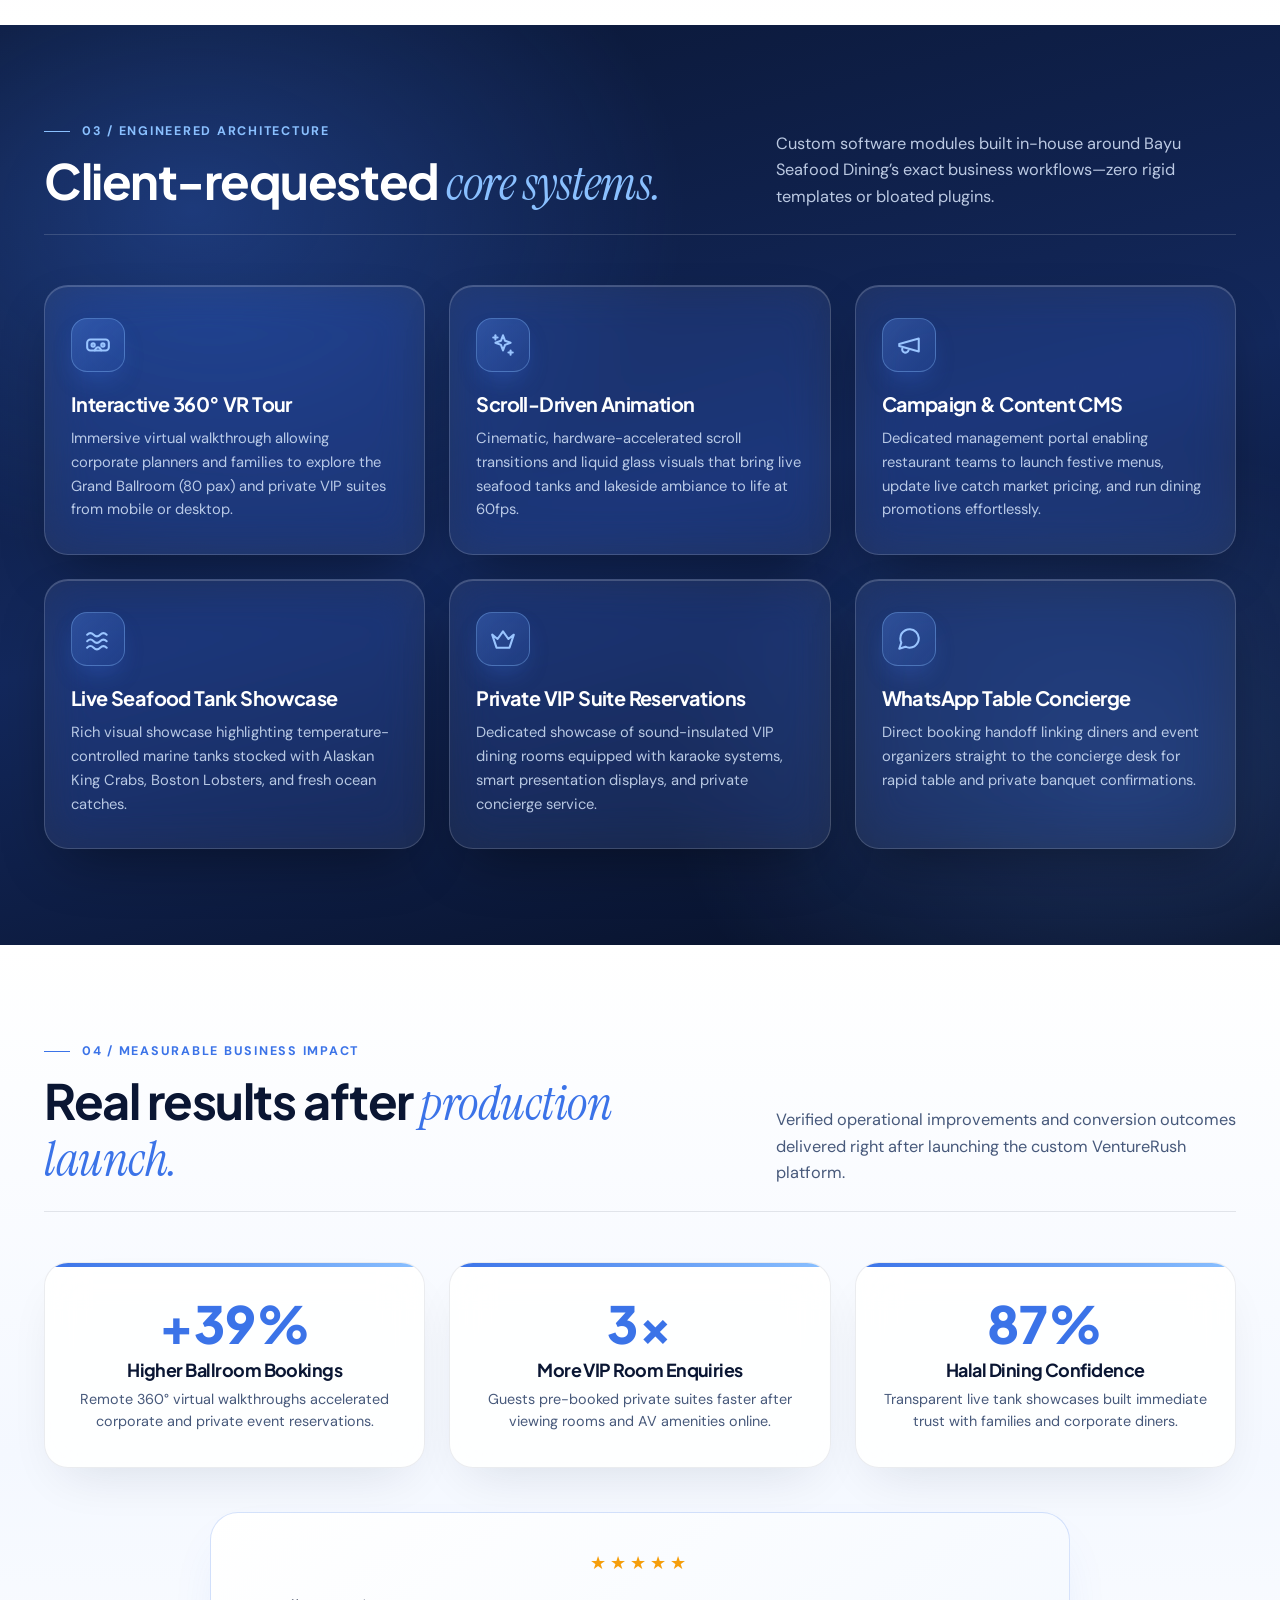
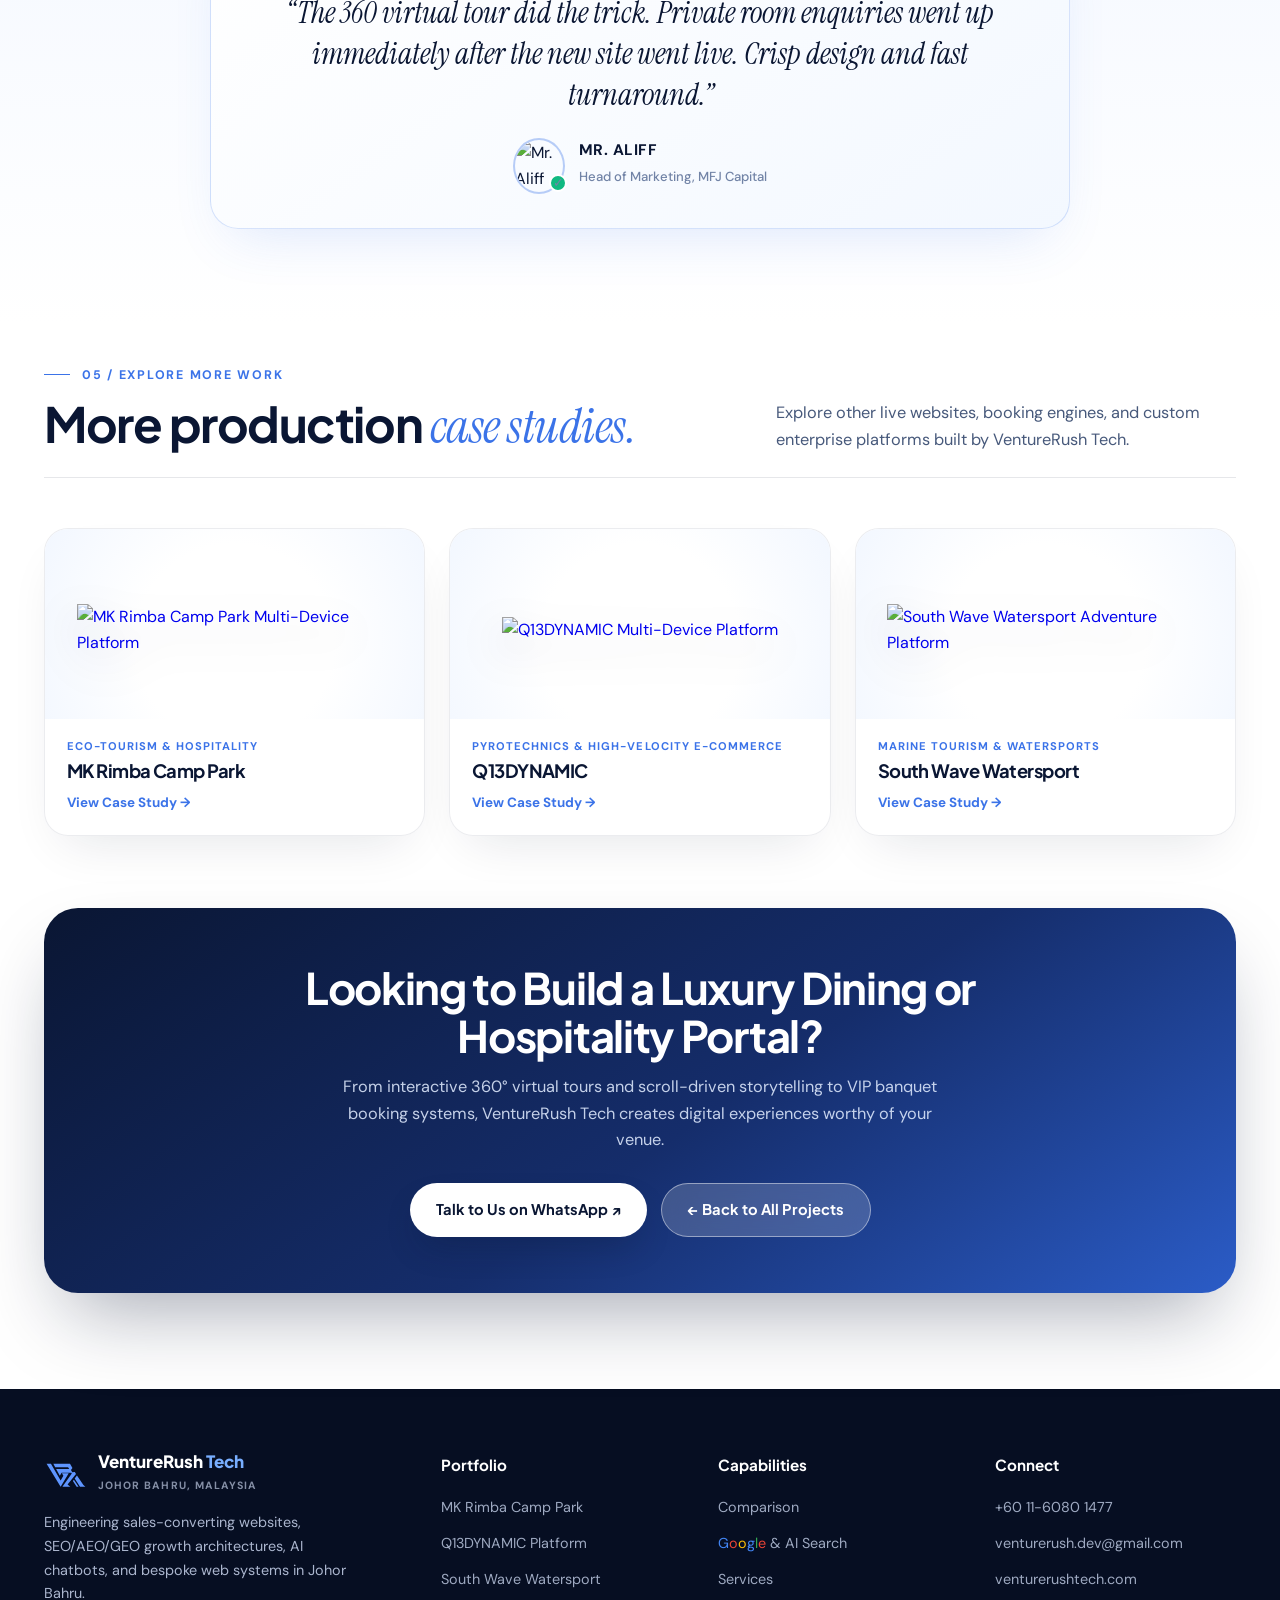
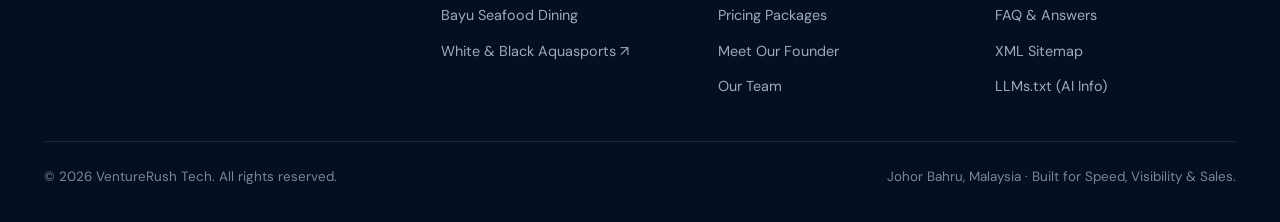
==== commit babcbfe0: "Add files via upload" ====
--- a/portfolio-bayu-seafood.html
+++ b/portfolio-bayu-seafood.html
@@ -1,486 +1,1744 @@
 <!DOCTYPE html>
-<html lang="en" data-theme="light">
+<html lang="en">
 <head>
-    <meta charset="UTF-8">
-    <meta name="viewport" content="width=device-width, initial-scale=1.0">
-    <title>Bayu Seafood | Portfolio Case Study | VentureRush Tech</title>
-    <meta name="description" content="Discover how VentureRush Tech developed the premium dining portal, live seafood tank showcase, and private ballroom reservation system for Bayu Seafood.">
-    
-    <!-- Favicon / Browser Tab Icon -->
-    <link rel="icon" type="image/x-icon" href="favicon.ico">
-    <link rel="shortcut icon" type="image/x-icon" href="favicon.ico">
-
-    <!-- Open Graph / Social Media Preview (WhatsApp, Facebook, LinkedIn) -->
-    <meta property="og:type" content="article">
-    <meta property="og:url" content="https://venturerushtech.com/portfolio-bayu-seafood.html">
-    <meta property="og:title" content="Bayu Seafood | Portfolio Case Study | VentureRush Tech">
-    <meta property="og:description" content="Discover how VentureRush Tech developed the premium dining portal, Interactive VR Tour, and private ballroom reservation system for Bayu Seafood.">
-    <meta property="og:image" content="https://venturerushtech.com/favicon.ico">
-    <meta property="og:image:secure_url" content="https://venturerushtech.com/favicon.ico">
-    <meta property="og:image:type" content="image/x-icon">
-    <meta property="og:site_name" content="VentureRush Tech">
-
-    <!-- Twitter / X Preview -->
-    <meta name="twitter:card" content="summary">
-    <meta name="twitter:url" content="https://venturerushtech.com/portfolio-bayu-seafood.html">
-    <meta name="twitter:title" content="Bayu Seafood | Portfolio Case Study | VentureRush Tech">
-    <meta name="twitter:description" content="Discover how VentureRush Tech developed the premium dining portal, Interactive VR Tour, and private ballroom reservation system for Bayu Seafood.">
-    <meta name="twitter:image" content="https://venturerushtech.com/favicon.ico">
-    
-    <!-- Google Fonts -->
-    <link rel="preconnect" href="https://fonts.googleapis.com">
-    <link rel="preconnect" href="https://fonts.gstatic.com" crossorigin>
-    <link href="https://fonts.googleapis.com/css2?family=Outfit:wght@300;400;500;600;700;800;900&family=Plus+Jakarta+Sans:wght@300;400;500;600;700;800&family=JetBrains+Mono:wght@400;500;600&display=swap" rel="stylesheet">
-    
-    <!-- Font Awesome CDN -->
-    <link rel="stylesheet" href="https://cdnjs.cloudflare.com/ajax/libs/font-awesome/6.5.1/css/all.min.css">
-    
-    <!-- Canonical & Sitemap -->
-    <link rel="canonical" href="https://venturerushtech.com/portfolio-bayu-seafood.html">
-    <link rel="sitemap" type="application/xml" title="Sitemap" href="sitemap.xml">
-
-    <!-- Schema.org JSON-LD Structured Data for Google Sitelinks & Portfolio Indexing -->
-    <script type="application/ld+json">
-    {
-      "@context": "https://schema.org",
-      "@graph": [
-        {
-          "@type": "BreadcrumbList",
-          "@id": "https://venturerushtech.com/portfolio-bayu-seafood.html#breadcrumb",
-          "itemListElement": [
-            {
-              "@type": "ListItem",
-              "position": 1,
-              "name": "Home",
-              "item": "https://venturerushtech.com/"
-            },
-            {
-              "@type": "ListItem",
-              "position": 2,
-              "name": "Portfolio",
-              "item": "https://venturerushtech.com/#portfolio"
-            },
-            {
-              "@type": "ListItem",
-              "position": 3,
-              "name": "Bayu Seafood",
-              "item": "https://venturerushtech.com/portfolio-bayu-seafood.html"
-            }
-          ]
-        },
-        {
-          "@type": "WebPage",
-          "@id": "https://venturerushtech.com/portfolio-bayu-seafood.html#webpage",
-          "url": "https://venturerushtech.com/portfolio-bayu-seafood.html",
-          "name": "Bayu Seafood | Portfolio Case Study | VentureRush Tech",
-          "description": "Discover how VentureRush Tech engineered the Interactive VR Tour, Scroll Driven Animation, and Campaign & Content Management System for Bayu Seafood in Kuala Lumpur.",
-          "isPartOf": {
-            "@type": "WebSite",
-            "@id": "https://venturerushtech.com/#website",
-            "name": "VentureRush Tech",
-            "url": "https://venturerushtech.com/"
-          },
-          "creator": {
-            "@type": "Person",
-            "@id": "https://venturerushtech.com/#founder-shafiq",
-            "name": "Shafiq Aiman",
-            "jobTitle": "Founder & Tech Strategist",
-            "image": "https://venturerushtech.com/image/tm1.png"
-          },
-          "publisher": {
-            "@type": "Organization",
-            "name": "VentureRush Tech",
-            "url": "https://venturerushtech.com/",
-            "logo": "https://venturerushtech.com/image/vrLogoBlue.png"
+  <meta charset="UTF-8" />
+  <meta name="viewport" content="width=device-width, initial-scale=1.0" />
+  <title>Bayu Seafood | Portfolio Case Study | VentureRush Tech</title>
+  <meta name="description" content="Discover how VentureRush Tech engineered the Interactive 360° VR Tour, Scroll-Driven Animation, and Campaign & Content Management System for Bayu Seafood in Kuala Lumpur." />
+  <meta name="robots" content="index, follow, max-image-preview:large, max-snippet:-1, max-video-preview:-1" />
+  <meta name="author" content="Shafiq Aiman — VentureRush Tech" />
+  <meta name="theme-color" content="#0A1633" />
+  <meta name="geo.region" content="MY-01" />
+  <meta name="geo.placename" content="Johor Bahru, Johor, Malaysia" />
+  <meta name="geo.position" content="1.4927;103.7414" />
+  <meta name="ICBM" content="1.4927, 103.7414" />
+
+  <link rel="canonical" href="https://venturerushtech.com/portfolio-bayu-seafood.html" />
+  <link rel="alternate" hreflang="en-MY" href="https://venturerushtech.com/portfolio-bayu-seafood.html" />
+  <link rel="alternate" hreflang="en-SG" href="https://venturerushtech.com/portfolio-bayu-seafood.html" />
+  <link rel="alternate" hreflang="x-default" href="https://venturerushtech.com/portfolio-bayu-seafood.html" />
+  <link rel="sitemap" type="application/xml" title="Sitemap" href="https://venturerushtech.com/sitemap.xml" />
+  <link rel="alternate" type="text/plain" title="LLMs Summary (GEO)" href="https://venturerushtech.com/llms.txt" />
+  <link rel="alternate" type="text/plain" title="LLMs Full Documentation (GEO)" href="https://venturerushtech.com/llms-full.txt" />
+  <link rel="icon" type="image/png" href="image/vrLogoBlue.png" />
+  <link rel="apple-touch-icon" href="image/vrLogoBlue.png" />
+  <link rel="manifest" href="site.webmanifest" />
+
+  <meta property="og:type" content="article" />
+  <meta property="og:url" content="https://venturerushtech.com/portfolio-bayu-seafood.html" />
+  <meta property="og:title" content="Bayu Seafood | Portfolio Case Study | VentureRush Tech" />
+  <meta property="og:description" content="Discover how VentureRush Tech engineered the Interactive 360° VR Tour, Scroll-Driven Animation, and Campaign & Content Management System for Bayu Seafood in Kuala Lumpur." />
+  <meta property="og:image" content="https://venturerushtech.com/image/portfolio4.png" />
+  <meta property="og:site_name" content="VentureRush Tech" />
+  <meta property="og:locale" content="en_MY" />
+  <meta property="og:locale:alternate" content="en_SG" />
+
+  <meta name="twitter:card" content="summary_large_image" />
+  <meta name="twitter:title" content="Bayu Seafood | Portfolio Case Study | VentureRush Tech" />
+  <meta name="twitter:description" content="Discover how VentureRush Tech engineered the Interactive 360° VR Tour, Scroll-Driven Animation, and Campaign & Content Management System for Bayu Seafood in Kuala Lumpur." />
+  <meta name="twitter:image" content="https://venturerushtech.com/image/portfolio4.png" />
+
+  <link rel="preconnect" href="https://fonts.googleapis.com" />
+  <link rel="preconnect" href="https://fonts.gstatic.com" crossorigin />
+  <link href="https://fonts.googleapis.com/css2?family=DM+Sans:opsz,wght@9..40,400;9..40,500;9..40,600;9..40,700&family=Instrument+Serif:ital@0;1&family=Plus+Jakarta+Sans:wght@600;700;800&display=swap" rel="stylesheet" />
+
+  <script type="application/ld+json">
+  {
+    "@context": "https://schema.org",
+    "@graph": [
+      {
+        "@type": "BreadcrumbList",
+        "itemListElement": [
+          { "@type": "ListItem", "position": 1, "name": "Home", "item": "https://venturerushtech.com/" },
+          { "@type": "ListItem", "position": 2, "name": "Portfolio", "item": "https://venturerushtech.com/#portfolio" },
+          { "@type": "ListItem", "position": 3, "name": "Bayu Seafood Dining", "item": "https://venturerushtech.com/portfolio-bayu-seafood.html" }
+        ]
+      },
+      {
+        "@type": "WebPage",
+        "url": "https://venturerushtech.com/portfolio-bayu-seafood.html",
+        "name": "Bayu Seafood | Portfolio Case Study | VentureRush Tech",
+        "description": "Discover how VentureRush Tech engineered the Interactive 360° VR Tour, Scroll-Driven Animation, and Campaign & Content Management System for Bayu Seafood in Kuala Lumpur.",
+        "publisher": { "@type": "Organization", "name": "VentureRush Tech", "url": "https://venturerushtech.com/" }
+      }
+    ]
+  }
+  </script>
+
+  <style>
+    :root {
+      --white: #FFFFFF;
+      --off-white: #F6F9FE;
+      --blue: #3B73E8;
+      --blue-bright: #5E95FF;
+      --blue-sky: #8AC0FF;
+      --navy: #0A1633;
+      --navy-mid: #13285C;
+      --navy-deep: #060E22;
+
+      --ink: #0A1633;
+      --ink-muted: #47597B;
+      --ink-soft: #7183A6;
+
+      --container: 1240px;
+      --radius-xl: 32px;
+      --radius-lg: 24px;
+    }
+
+    * { margin: 0; padding: 0; box-sizing: border-box; }
+
+    html {
+      scroll-behavior: smooth;
+      font-family: 'DM Sans', -apple-system, BlinkMacSystemFont, sans-serif;
+      color: var(--ink);
+      background: var(--white);
+      overflow-x: clip;
+      -webkit-text-size-adjust: 100%;
+    }
+
+    body {
+      overflow-x: clip;
+      line-height: 1.62;
+      background: var(--white);
+    }
+
+    h1, h2, h3, h4 {
+      font-family: 'Plus Jakarta Sans', sans-serif;
+      letter-spacing: -0.03em;
+      line-height: 1.1;
+    }
+
+    .serif-accent {
+      font-family: 'Instrument Serif', Georgia, serif;
+      font-style: italic;
+      font-weight: 400;
+      letter-spacing: -0.01em;
+    }
+
+    .google-brand { display: inline-block; font-weight: inherit; white-space: nowrap; }
+    .google-brand .gb-b { color: #4285F4 !important; }
+    .google-brand .gb-r { color: #EA4335 !important; }
+    .google-brand .gb-y { color: #FBBC05 !important; }
+    .google-brand .gb-g { color: #34A853 !important; }
+
+    .container {
+      width: 100%;
+      max-width: var(--container);
+      margin: 0 auto;
+      padding: 0 24px;
+      position: relative;
+      z-index: 3;
+    }
+
+    /* ==================== GLASSMORPHISM & BUTTONS (MATCHING INDEX.HTML) ==================== */
+    .glass-card-light {
+      background: rgba(255, 255, 255, 0.88);
+      backdrop-filter: blur(20px);
+      -webkit-backdrop-filter: blur(20px);
+      border: 1px solid rgba(10, 22, 51, 0.08);
+      box-shadow: 0 22px 52px -20px rgba(10, 22, 51, 0.12);
+      border-radius: var(--radius-lg);
+      transition: transform 0.38s cubic-bezier(0.22, 1, 0.36, 1), box-shadow 0.38s ease, border-color 0.38s ease;
+    }
+
+    .glass-card-light:hover {
+      transform: translateY(-6px);
+      border-color: rgba(59, 115, 232, 0.35);
+      box-shadow: 0 32px 66px -20px rgba(59, 115, 232, 0.22);
+    }
+
+    .glass-card-navy {
+      background: rgba(255, 255, 255, 0.07);
+      backdrop-filter: blur(22px) saturate(140%);
+      -webkit-backdrop-filter: blur(22px) saturate(140%);
+      border: 1px solid rgba(255, 255, 255, 0.16);
+      border-radius: var(--radius-lg);
+      box-shadow: 0 24px 60px -20px rgba(0, 0, 0, 0.45), inset 0 1px 0 rgba(255, 255, 255, 0.18);
+      transition: transform 0.38s cubic-bezier(0.22, 1, 0.36, 1), background 0.38s ease, border-color 0.38s ease;
+    }
+
+    .glass-card-navy:hover {
+      transform: translateY(-6px);
+      background: rgba(255, 255, 255, 0.12);
+      border-color: rgba(138, 192, 255, 0.52);
+    }
+
+    .btn {
+      display: inline-flex;
+      align-items: center;
+      justify-content: center;
+      gap: 10px;
+      padding: 14px 26px;
+      border-radius: 999px;
+      font-family: 'Plus Jakarta Sans', sans-serif;
+      font-weight: 700;
+      font-size: 0.92rem;
+      text-decoration: none;
+      cursor: pointer;
+      border: none;
+      transition: all 0.28s cubic-bezier(0.22, 1, 0.36, 1);
+    }
+
+    .btn-white {
+      color: var(--navy);
+      background: var(--white);
+      box-shadow: 0 16px 34px -10px rgba(10, 22, 51, 0.3);
+    }
+    .btn-white:hover {
+      transform: translateY(-2px);
+      background: #F4F8FF;
+      color: var(--blue);
+      box-shadow: 0 22px 42px -10px rgba(10, 22, 51, 0.38);
+    }
+
+    .btn-hero-glass {
+      color: var(--white);
+      background: rgba(255, 255, 255, 0.18);
+      backdrop-filter: blur(16px);
+      -webkit-backdrop-filter: blur(16px);
+      border: 1px solid rgba(255, 255, 255, 0.45);
+    }
+    .btn-hero-glass:hover {
+      background: rgba(255, 255, 255, 0.28);
+      transform: translateY(-2px);
+    }
+
+    .btn-navy {
+      color: var(--white);
+      background: linear-gradient(135deg, var(--navy) 0%, var(--navy-mid) 100%);
+      box-shadow: 0 16px 32px -10px rgba(10, 22, 51, 0.45);
+    }
+    .btn-navy:hover {
+      transform: translateY(-2px);
+      background: linear-gradient(135deg, var(--blue) 0%, var(--navy-mid) 100%);
+    }
+
+    .btn-blue {
+      color: var(--white);
+      background: linear-gradient(135deg, var(--blue-bright) 0%, var(--blue) 100%);
+      box-shadow: 0 16px 32px -10px rgba(59, 115, 232, 0.55);
+    }
+    .btn-blue:hover {
+      transform: translateY(-2px);
+      box-shadow: 0 22px 42px -10px rgba(59, 115, 232, 0.72);
+    }
+
+    .btn-outline-navy {
+      color: var(--navy);
+      background: transparent;
+      border: 1.5px solid rgba(10, 22, 51, 0.2);
+    }
+    .btn-outline-navy:hover {
+      background: var(--navy);
+      color: var(--white);
+      border-color: var(--navy);
+      transform: translateY(-2px);
+    }
+
+    /* ==================== KINETIC SCROLL ANIMATIONS ==================== */
+    .anim-reveal {
+      opacity: 0;
+      transform: translateY(36px) scale(0.98);
+      transition: opacity 0.75s cubic-bezier(0.22, 1, 0.36, 1), transform 0.75s cubic-bezier(0.22, 1, 0.36, 1);
+    }
+    .anim-reveal.in-view { opacity: 1; transform: translateY(0) scale(1); }
+
+    .kinetic-heading { overflow: hidden; }
+    .kinetic-line {
+      display: inline-block;
+      opacity: 0;
+      transform: translateY(48px) skewY(2.5deg);
+      transition: transform 0.85s cubic-bezier(0.16, 1, 0.3, 1), opacity 0.75s ease;
+    }
+    .in-view .kinetic-line, .kinetic-line.in-view {
+      opacity: 1;
+      transform: translateY(0) skewY(0deg);
+    }
+
+    .stagger-1 { transition-delay: 0.05s; }
+    .stagger-2 { transition-delay: 0.14s; }
+    .stagger-3 { transition-delay: 0.22s; }
+
+    /* ==================== FLOATING NAVBAR (EXACT MATCH WITH INDEX.HTML) ==================== */
+    .navbar {
+      position: fixed;
+      top: 18px;
+      left: 0;
+      right: 0;
+      z-index: 1000;
+    }
+
+    .nav-bar {
+      display: flex;
+      align-items: center;
+      justify-content: space-between;
+      padding: 10px 14px 10px 22px;
+      border-radius: 999px;
+      background: rgba(255, 255, 255, 0.88);
+      backdrop-filter: blur(22px);
+      -webkit-backdrop-filter: blur(22px);
+      border: 1px solid rgba(255, 255, 255, 0.96);
+      box-shadow: 0 14px 36px -14px rgba(10, 22, 51, 0.22);
+    }
+
+    .brand-link {
+      display: flex;
+      align-items: center;
+      gap: 12px;
+      text-decoration: none;
+      color: var(--navy);
+    }
+    .brand-logo { width: 42px; height: 30px; flex-shrink: 0; }
+    .brand-name {
+      font-family: 'Plus Jakarta Sans', sans-serif;
+      font-weight: 800;
+      font-size: 1.06rem;
+      display: block;
+      line-height: 1.05;
+    }
+    .brand-name span { color: var(--blue); }
+    .brand-city {
+      font-size: 0.66rem;
+      font-weight: 700;
+      letter-spacing: 0.1em;
+      text-transform: uppercase;
+      color: var(--ink-soft);
+    }
+
+    .nav-links { display: flex; list-style: none; gap: 28px; }
+    .nav-links a {
+      text-decoration: none;
+      font-size: 0.9rem;
+      font-weight: 600;
+      color: var(--ink-muted);
+      transition: color 0.2s;
+    }
+    .nav-links a:hover, .nav-links a.active { color: var(--blue); }
+    .nav-cta { padding: 11px 22px; font-size: 0.86rem; }
+
+    .menu-btn {
+      display: none;
+      width: 42px;
+      height: 42px;
+      border-radius: 50%;
+      background: var(--off-white);
+      border: 1px solid rgba(10, 22, 51, 0.12);
+      align-items: center;
+      justify-content: center;
+      cursor: pointer;
+    }
+
+    .mobile-drawer {
+      display: none;
+      position: fixed;
+      top: 84px;
+      left: 20px;
+      right: 20px;
+      z-index: 999;
+      padding: 20px 22px;
+      border-radius: var(--radius-lg);
+      background: rgba(255, 255, 255, 0.96);
+      backdrop-filter: blur(20px);
+      box-shadow: 0 24px 55px rgba(10, 22, 51, 0.22);
+      flex-direction: column;
+      gap: 10px;
+    }
+    .mobile-drawer.open { display: flex; }
+    .mobile-drawer a {
+      text-decoration: none;
+      font-weight: 600;
+      color: var(--navy);
+      padding: 10px 0;
+      border-bottom: 1px solid rgba(10, 22, 51, 0.08);
+      font-size: 0.96rem;
+    }
+    .mobile-drawer a.btn {
+      color: var(--white);
+      padding: 14px 20px;
+      border-bottom: none;
+      margin-top: 6px;
+      width: 100%;
+    }
+
+    /* ==================== FLYING CLOUDS SKY HERO ==================== */
+    .case-hero {
+      padding: 146px 0 132px;
+      position: relative;
+      overflow: hidden;
+      background: linear-gradient(180deg, #102A6B 0%, #2457C5 34%, #4D88F0 68%, #9AC5FF 92%, #E8F2FF 100%);
+      color: var(--white);
+    }
+
+    .hero-sun-halo {
+      position: absolute;
+      width: 640px;
+      height: 640px;
+      top: 30px;
+      right: 2%;
+      border-radius: 50%;
+      background: radial-gradient(circle, rgba(255, 255, 255, 0.42) 0%, rgba(160, 206, 255, 0.16) 48%, transparent 72%);
+      pointer-events: none;
+      z-index: 1;
+    }
+
+    .cloud-sky { position: absolute; inset: 0; pointer-events: none; overflow: hidden; z-index: 1; }
+    .fly-cloud {
+      position: absolute;
+      left: 0;
+      will-change: transform;
+      filter: drop-shadow(0 18px 28px rgba(10, 22, 51, 0.16));
+      animation: flyAcross linear infinite;
+      transform: translate3d(0, 0, 0);
+    }
+    @keyframes flyAcross {
+      0% { transform: translate3d(-38vw, 0, 0); }
+      100% { transform: translate3d(118vw, 0, 0); }
+    }
+    .cloud-1 { top: 8%;  width: 340px; opacity: 0.9; animation-duration: 34s; animation-delay: -6s; }
+    .cloud-2 { top: 24%; width: 440px; opacity: 0.7; animation-duration: 48s; animation-delay: -24s; }
+    .cloud-3 { top: 48%; width: 290px; opacity: 0.85; animation-duration: 29s; animation-delay: -14s; }
+    .cloud-4 { top: 64%; width: 480px; opacity: 0.65; animation-duration: 52s; animation-delay: -38s; }
+    .cloud-5 { top: 16%; width: 220px; opacity: 0.8; animation-duration: 24s; animation-delay: -18s; }
+
+    .hero-cloud-horizon {
+      position: absolute;
+      bottom: -2px;
+      left: 0;
+      width: 100%;
+      line-height: 0;
+      z-index: 3;
+      pointer-events: none;
+    }
+
+    .case-breadcrumb {
+      display: inline-flex;
+      align-items: center;
+      flex-wrap: wrap;
+      gap: 10px;
+      padding: 7px 16px;
+      border-radius: 999px;
+      background: rgba(255, 255, 255, 0.15);
+      backdrop-filter: blur(14px);
+      -webkit-backdrop-filter: blur(14px);
+      border: 1px solid rgba(255, 255, 255, 0.3);
+      font-size: 0.78rem;
+      font-weight: 600;
+      color: rgba(255, 255, 255, 0.9);
+      margin-bottom: 24px;
+    }
+    .case-breadcrumb a { color: #FFFFFF; text-decoration: none; opacity: 0.85; transition: opacity 0.2s; }
+    .case-breadcrumb a:hover { opacity: 1; text-decoration: underline; }
+    .case-breadcrumb .sep { opacity: 0.55; }
+
+    .case-hero-grid {
+      display: grid;
+      grid-template-columns: 1.02fr 0.98fr;
+      grid-template-areas:
+        "intro visual"
+        "details visual";
+      column-gap: 48px;
+      align-items: center;
+      position: relative;
+      z-index: 4;
+    }
+
+    .case-hero-intro { grid-area: intro; align-self: end; }
+    .case-hero-details { grid-area: details; align-self: start; }
+    .case-hero-visual { grid-area: visual; align-self: center; }
+
+    .hero-badges-row {
+      display: flex;
+      flex-wrap: wrap;
+      align-items: center;
+      gap: 10px;
+      margin-bottom: 16px;
+    }
+
+    .hero-cat-pill {
+      display: inline-flex;
+      align-items: center;
+      gap: 7px;
+      padding: 6px 14px;
+      border-radius: 999px;
+      background: rgba(255, 255, 255, 0.2);
+      border: 1px solid rgba(255, 255, 255, 0.36);
+      font-size: 0.76rem;
+      font-weight: 700;
+      letter-spacing: 0.04em;
+      text-transform: uppercase;
+      color: #FFFFFF;
+    }
+
+    .hero-live-pill {
+      display: inline-flex;
+      align-items: center;
+      gap: 7px;
+      padding: 6px 13px;
+      border-radius: 999px;
+      background: rgba(16, 185, 129, 0.22);
+      border: 1px solid rgba(110, 231, 183, 0.5);
+      font-size: 0.74rem;
+      font-weight: 800;
+      color: #D1FAE5;
+    }
+    .hero-live-pill::before {
+      content: "";
+      width: 7px;
+      height: 7px;
+      border-radius: 50%;
+      background: #34D399;
+      box-shadow: 0 0 10px #34D399;
+    }
+
+    .case-hero h1 {
+      font-size: clamp(2.65rem, 5vw, 4.2rem);
+      font-weight: 800;
+      color: var(--white);
+      margin-bottom: 18px;
+      text-shadow: 0 10px 30px rgba(10, 22, 51, 0.24);
+    }
+    .case-hero h1 .serif-accent { color: #DCEBFF; }
+
+    .hero-lead {
+      font-size: 1.1rem;
+      color: rgba(242, 247, 255, 0.93);
+      max-width: 540px;
+      margin-bottom: 30px;
+    }
+
+    .hero-actions {
+      display: flex;
+      flex-wrap: wrap;
+      gap: 14px;
+      margin-bottom: 34px;
+    }
+
+    .hero-stats {
+      display: grid;
+      grid-template-columns: repeat(3, 1fr);
+      gap: 20px;
+      padding-top: 22px;
+      border-top: 1px solid rgba(255, 255, 255, 0.28);
+    }
+    .hero-stat strong {
+      display: block;
+      font-family: 'Plus Jakarta Sans', sans-serif;
+      font-size: 1.15rem;
+      font-weight: 800;
+      color: var(--white);
+      margin-bottom: 2px;
+    }
+    .hero-stat > span {
+      font-size: 0.8rem;
+      color: rgba(235, 244, 255, 0.84);
+      display: block;
+    }
+
+    /* Floating 3D Mockup Stage */
+    .case-mockup-stage {
+      position: relative;
+      display: flex;
+      align-items: center;
+      justify-content: center;
+      perspective: 1200px;
+      padding: 12px;
+    }
+
+    .case-mockup-img {
+      width: 100%;
+      max-width: 560px;
+      height: auto;
+      display: block;
+      filter: drop-shadow(0 32px 42px rgba(10, 22, 51, 0.36));
+      animation: floatGentle 6.5s ease-in-out infinite;
+      transition: transform 0.35s cubic-bezier(0.22, 1, 0.36, 1);
+      will-change: transform;
+    }
+
+    @keyframes floatGentle {
+      0%, 100% { transform: translateY(0px) rotate(0deg); }
+      50% { transform: translateY(-14px) rotate(0.8deg); }
+    }
+
+    /* ==================== EDITORIAL SECTION HEADERS ==================== */
+    .section-pad { padding: 96px 0; position: relative; }
+    .bg-soft { background: linear-gradient(180deg, #FFFFFF 0%, #F4F8FF 52%, #FFFFFF 100%); }
+
+    .editorial-head {
+      display: grid;
+      grid-template-columns: 1.15fr 0.85fr;
+      gap: 32px;
+      align-items: end;
+      margin-bottom: 50px;
+      padding-bottom: 24px;
+      border-bottom: 1px solid rgba(10, 22, 51, 0.1);
+    }
+    .editorial-head.on-dark { border-bottom-color: rgba(255, 255, 255, 0.15); }
+
+    .index-line {
+      display: flex;
+      align-items: center;
+      gap: 12px;
+      font-size: 0.78rem;
+      font-weight: 700;
+      letter-spacing: 0.14em;
+      text-transform: uppercase;
+      color: var(--blue);
+      margin-bottom: 12px;
+    }
+    .index-line::before { content: ""; width: 26px; height: 1.5px; background: currentColor; }
+    .on-dark .index-line { color: var(--blue-sky); }
+
+    .editorial-head h2 { font-size: clamp(2rem, 3.8vw, 3.1rem); color: var(--navy); }
+    .editorial-head p { font-size: 1.02rem; color: var(--ink-muted); max-width: 460px; justify-self: end; }
+    .on-dark h2 { color: var(--white); }
+    .on-dark p { color: rgba(220, 234, 255, 0.84); }
+
+    /* ==================== SECTION 01: STORY, SPECS & CHALLENGE VS SOLUTION ==================== */
+    .story-grid {
+      display: grid;
+      grid-template-columns: 1.18fr 0.82fr;
+      gap: 28px;
+      margin-bottom: 34px;
+      align-items: stretch;
+    }
+
+    .story-card {
+      padding: 38px 36px;
+      display: flex;
+      flex-direction: column;
+      justify-content: center;
+    }
+    .story-card h3 {
+      font-size: 1.48rem;
+      color: var(--navy);
+      margin-bottom: 16px;
+      line-height: 1.25;
+    }
+    .story-card p {
+      font-size: 1rem;
+      color: var(--ink-muted);
+      line-height: 1.72;
+    }
+    .story-card p + p { margin-top: 14px; }
+    .story-card strong { color: var(--navy); }
+
+    .spec-sheet-card {
+      background: linear-gradient(155deg, #F8FBFF 0%, #EEF4FF 100%);
+      border: 1px solid rgba(59, 115, 232, 0.2);
+      border-radius: var(--radius-lg);
+      padding: 32px 28px;
+      display: flex;
+      flex-direction: column;
+      justify-content: space-between;
+      box-shadow: 0 22px 50px -22px rgba(10, 22, 51, 0.12);
+    }
+
+    .spec-sheet-title {
+      font-size: 0.76rem;
+      font-weight: 800;
+      letter-spacing: 0.12em;
+      text-transform: uppercase;
+      color: var(--blue);
+      margin-bottom: 18px;
+    }
+
+    .spec-row {
+      display: flex;
+      flex-direction: column;
+      gap: 3px;
+      padding: 11px 0;
+      border-bottom: 1px solid rgba(10, 22, 51, 0.08);
+    }
+    .spec-row:last-child { border-bottom: none; padding-bottom: 0; }
+    .spec-label {
+      font-size: 0.72rem;
+      font-weight: 700;
+      text-transform: uppercase;
+      letter-spacing: 0.08em;
+      color: var(--ink-soft);
+    }
+    .spec-val {
+      font-size: 0.92rem;
+      font-weight: 700;
+      color: var(--navy);
+      line-height: 1.4;
+    }
+
+    /* Challenge vs Solution Grid */
+    .cs-grid {
+      display: grid;
+      grid-template-columns: 1fr 1fr;
+      gap: 28px;
+    }
+
+    .cs-card {
+      border-radius: 28px;
+      padding: 36px 32px;
+      position: relative;
+    }
+
+    .cs-challenge {
+      background: #F4F5F8;
+      border: 1px dashed rgba(10, 22, 51, 0.16);
+    }
+
+    .cs-solution {
+      background:
+        radial-gradient(75% 75% at 90% 5%, rgba(94, 149, 255, 0.34) 0%, transparent 65%),
+        linear-gradient(155deg, var(--navy) 0%, #12275A 60%, #1E4499 100%);
+      border: 1px solid rgba(138, 192, 255, 0.3);
+      color: var(--white);
+      box-shadow: 0 34px 72px -24px rgba(10, 22, 51, 0.42);
+    }
+
+    .cs-pill {
+      display: inline-flex;
+      align-items: center;
+      gap: 7px;
+      padding: 5px 13px;
+      border-radius: 999px;
+      font-size: 0.72rem;
+      font-weight: 800;
+      letter-spacing: 0.1em;
+      text-transform: uppercase;
+      margin-bottom: 16px;
+    }
+    .cs-challenge .cs-pill { background: rgba(229, 72, 77, 0.1); color: #DC2626; border: 1px solid rgba(229, 72, 77, 0.2); }
+    .cs-solution .cs-pill { background: rgba(138, 192, 255, 0.16); color: #8AC0FF; border: 1px solid rgba(138, 192, 255, 0.32); }
+
+    .cs-card h3 { font-size: 1.45rem; margin-bottom: 20px; }
+    .cs-challenge h3 { color: var(--navy); }
+    .cs-solution h3 { color: #FFFFFF; }
+
+    .cs-list { list-style: none; display: flex; flex-direction: column; gap: 16px; }
+    .cs-list li { display: flex; gap: 13px; align-items: flex-start; font-size: 0.94rem; line-height: 1.58; }
+    .cs-challenge .cs-list li { color: var(--ink-muted); }
+    .cs-challenge .cs-list strong { color: var(--navy); }
+    .cs-solution .cs-list li { color: rgba(225, 236, 255, 0.9); }
+    .cs-solution .cs-list strong { color: #FFFFFF; }
+
+    .cs-ico {
+      flex-shrink: 0;
+      width: 24px;
+      height: 24px;
+      border-radius: 8px;
+      display: inline-flex;
+      align-items: center;
+      justify-content: center;
+      font-size: 0.74rem;
+      font-weight: 900;
+      margin-top: 2px;
+    }
+    .cs-ico-x { background: rgba(229, 72, 77, 0.12); color: #DC2626; }
+    .cs-ico-ok { background: rgba(74, 222, 128, 0.18); color: #4ADE80; }
+
+    /* ==================== SECTION 02: DESIGN & COLOR PALETTE SHOWCASE ==================== */
+    .design-grid {
+      display: grid;
+      grid-template-columns: 1fr 1fr;
+      gap: 28px;
+    }
+
+    .design-card {
+      padding: 30px 28px 28px;
+      display: flex;
+      flex-direction: column;
+    }
+
+    .design-badge {
+      display: inline-flex;
+      align-items: center;
+      gap: 6px;
+      font-size: 0.72rem;
+      font-weight: 800;
+      letter-spacing: 0.1em;
+      text-transform: uppercase;
+      color: var(--blue);
+      background: rgba(59, 115, 232, 0.09);
+      border: 1px solid rgba(59, 115, 232, 0.2);
+      padding: 5px 12px;
+      border-radius: 999px;
+      width: fit-content;
+      margin-bottom: 12px;
+    }
+
+    .design-card h3 { font-size: 1.38rem; color: var(--navy); margin-bottom: 8px; }
+    .design-card p { font-size: 0.92rem; color: var(--ink-muted); margin-bottom: 20px; }
+
+    .design-frame {
+      position: relative;
+      border-radius: 18px;
+      overflow: hidden;
+      border: 1px solid rgba(10, 22, 51, 0.09);
+      background: #F4F7FC;
+      margin-bottom: 20px;
+      cursor: zoom-in;
+      aspect-ratio: 16 / 10;
+    }
+    .design-frame img {
+      width: 100%;
+      height: 100%;
+      object-fit: cover;
+      object-position: top center;
+      display: block;
+      transition: transform 0.55s cubic-bezier(0.22, 1, 0.36, 1);
+    }
+    .design-frame:hover img { transform: scale(1.04); }
+
+    .design-zoom-hint {
+      position: absolute;
+      bottom: 12px;
+      right: 12px;
+      padding: 6px 12px;
+      border-radius: 999px;
+      background: rgba(10, 22, 51, 0.78);
+      backdrop-filter: blur(8px);
+      color: #FFFFFF;
+      font-size: 0.72rem;
+      font-weight: 700;
+      pointer-events: none;
+    }
+
+    .design-actions { margin-top: auto; display: flex; gap: 10px; }
+    .design-actions .btn { width: 100%; padding: 12px 18px; font-size: 0.88rem; }
+
+    /* ==================== SECTION 03: DEEP NAVY GLASS CORE SYSTEMS ==================== */
+    .navy-section {
+      background:
+        radial-gradient(55% 55% at 15% 20%, rgba(59, 115, 232, 0.34) 0%, transparent 70%),
+        radial-gradient(50% 50% at 88% 82%, rgba(94, 149, 255, 0.22) 0%, transparent 72%),
+        linear-gradient(165deg, var(--navy) 0%, var(--navy-mid) 52%, var(--navy-deep) 100%);
+      color: var(--white);
+      position: relative;
+      overflow: hidden;
+    }
+
+    .features-grid {
+      display: grid;
+      grid-template-columns: repeat(3, 1fr);
+      gap: 24px;
+    }
+
+    .feat-card {
+      padding: 32px 26px;
+      display: flex;
+      flex-direction: column;
+    }
+
+    .feat-icon-badge {
+      width: 54px;
+      height: 54px;
+      border-radius: 16px;
+      background: linear-gradient(135deg, rgba(94, 149, 255, 0.28) 0%, rgba(59, 115, 232, 0.14) 100%);
+      border: 1px solid rgba(138, 192, 255, 0.35);
+      color: #9AC5FF;
+      display: flex;
+      align-items: center;
+      justify-content: center;
+      margin-bottom: 20px;
+      box-shadow: 0 12px 24px -8px rgba(59, 115, 232, 0.35);
+      transition: transform 0.35s ease, color 0.35s ease;
+    }
+    .feat-card:hover .feat-icon-badge { transform: translateY(-4px) scale(1.06); color: #FFFFFF; }
+
+    .feat-card h3 { font-size: 1.24rem; color: #FFFFFF; margin-bottom: 10px; line-height: 1.25; }
+    .feat-card p { font-size: 0.92rem; color: rgba(220, 234, 255, 0.82); line-height: 1.62; }
+
+    /* ==================== SECTION 04: MEASURABLE IMPACT + CLIENT QUOTE ==================== */
+    .impact-grid {
+      display: grid;
+      grid-template-columns: repeat(3, 1fr);
+      gap: 24px;
+      margin-bottom: 44px;
+    }
+
+    .impact-card {
+      padding: 34px 28px;
+      text-align: center;
+      position: relative;
+      overflow: hidden;
+    }
+    .impact-card::before {
+      content: "";
+      position: absolute;
+      top: 0;
+      left: 0;
+      right: 0;
+      height: 4px;
+      background: linear-gradient(90deg, var(--blue) 0%, #8AC0FF 100%);
+    }
+
+    .impact-num {
+      font-family: 'Plus Jakarta Sans', sans-serif;
+      font-size: clamp(2.4rem, 4vw, 3.3rem);
+      font-weight: 800;
+      color: var(--blue);
+      line-height: 1.05;
+      margin-bottom: 10px;
+    }
+    .impact-card h4 { font-size: 1.12rem; color: var(--navy); margin-bottom: 8px; }
+    .impact-card p { font-size: 0.9rem; color: var(--ink-muted); line-height: 1.55; }
+
+    /* Verified Client Quote Card */
+    .client-quote-card {
+      max-width: 860px;
+      margin: 0 auto;
+      padding: 36px 40px;
+      border-radius: 28px;
+      background: linear-gradient(145deg, #FFFFFF 0%, #F3F8FF 100%);
+      border: 1px solid rgba(59, 115, 232, 0.2);
+      box-shadow: 0 24px 56px -22px rgba(59, 115, 232, 0.18);
+      text-align: center;
+    }
+    .quote-stars { color: #F59E0B; font-size: 1.1rem; letter-spacing: 4px; margin-bottom: 16px; }
+    .quote-text {
+      font-family: 'Instrument Serif', Georgia, serif;
+      font-style: italic;
+      font-size: clamp(1.38rem, 2.5vw, 1.85rem);
+      color: var(--navy);
+      line-height: 1.38;
+      margin-bottom: 22px;
+    }
+    .quote-author {
+      display: inline-flex;
+      align-items: center;
+      gap: 14px;
+      text-align: left;
+    }
+    .quote-avatar-wrap { position: relative; width: 52px; height: 52px; flex-shrink: 0; }
+    .quote-avatar-wrap img {
+      width: 52px;
+      height: 52px;
+      border-radius: 50%;
+      object-fit: cover;
+      border: 2px solid rgba(59, 115, 232, 0.35);
+    }
+    .quote-verified {
+      position: absolute;
+      bottom: -2px;
+      right: -2px;
+      width: 18px;
+      height: 18px;
+      border-radius: 50%;
+      background: #10B981;
+      color: #FFFFFF;
+      font-size: 10px;
+      font-weight: 800;
+      display: flex;
+      align-items: center;
+      justify-content: center;
+      border: 2px solid #FFFFFF;
+    }
+    .quote-author strong { display: block; font-size: 0.96rem; color: var(--navy); text-transform: uppercase; letter-spacing: 0.03em; }
+    .quote-author span { font-size: 0.82rem; color: var(--ink-soft); font-weight: 500; }
+
+    /* ==================== SECTION 05: MORE CASE STUDIES + CTA BOX ==================== */
+    .more-projects-grid {
+      display: grid;
+      grid-template-columns: repeat(3, 1fr);
+      gap: 24px;
+      margin-bottom: 72px;
+    }
+
+    .more-proj-card {
+      text-decoration: none;
+      display: flex;
+      flex-direction: column;
+      overflow: hidden;
+    }
+    .more-proj-stage {
+      padding: 20px 18px 8px;
+      background: radial-gradient(circle at 50% 60%, #FFFFFF 45%, #F2F7FF 100%);
+      display: flex;
+      align-items: center;
+      justify-content: center;
+      height: 190px;
+    }
+    .more-proj-stage img {
+      max-width: 92%;
+      max-height: 165px;
+      object-fit: contain;
+      filter: drop-shadow(0 16px 20px rgba(10, 22, 51, 0.18));
+      transition: transform 0.4s cubic-bezier(0.22, 1, 0.36, 1);
+    }
+    .more-proj-card:hover .more-proj-stage img { transform: translateY(-6px) scale(1.05); }
+    .more-proj-body { padding: 18px 22px 22px; display: flex; flex-direction: column; gap: 6px; }
+    .more-proj-cat { font-size: 0.7rem; font-weight: 700; text-transform: uppercase; letter-spacing: 0.09em; color: var(--blue); }
+    .more-proj-body h4 { font-size: 1.15rem; color: var(--navy); }
+    .more-proj-link { font-size: 0.84rem; font-weight: 700; color: var(--blue); margin-top: 4px; }
+
+    .cta-banner {
+      border-radius: 34px;
+      padding: 56px 48px;
+      background: linear-gradient(145deg, var(--navy) 0%, #152D6B 55%, #2B5CC7 100%);
+      color: var(--white);
+      text-align: center;
+      box-shadow: 0 38px 82px -24px rgba(10, 22, 51, 0.38);
+      position: relative;
+      overflow: hidden;
+    }
+    .cta-banner h2 {
+      font-size: clamp(1.9rem, 3.4vw, 2.85rem);
+      color: #FFFFFF;
+      max-width: 720px;
+      margin: 0 auto 14px;
+    }
+    .cta-banner p {
+      color: rgba(226, 236, 255, 0.86);
+      font-size: 1.02rem;
+      max-width: 620px;
+      margin: 0 auto 30px;
+    }
+    .cta-banner-actions {
+      display: flex;
+      justify-content: center;
+      flex-wrap: wrap;
+      gap: 14px;
+    }
+
+    /* ==================== LIGHTBOX MODAL ==================== */
+    .lightbox-overlay {
+      position: fixed;
+      inset: 0;
+      z-index: 99999;
+      background: rgba(4, 10, 26, 0.86);
+      backdrop-filter: blur(14px);
+      -webkit-backdrop-filter: blur(14px);
+      display: flex;
+      align-items: center;
+      justify-content: center;
+      padding: 24px;
+      opacity: 0;
+      pointer-events: none;
+      transition: opacity 0.25s ease;
+    }
+    .lightbox-overlay.active { opacity: 1; pointer-events: auto; }
+    .lightbox-inner {
+      position: relative;
+      max-width: 1080px;
+      max-height: 90vh;
+      width: 100%;
+      display: flex;
+      flex-direction: column;
+      align-items: center;
+    }
+    .lightbox-inner img {
+      max-width: 100%;
+      max-height: 82vh;
+      object-fit: contain;
+      border-radius: 18px;
+      box-shadow: 0 30px 80px rgba(0, 0, 0, 0.6);
+      border: 1px solid rgba(255, 255, 255, 0.18);
+      background: #FFFFFF;
+    }
+    .lightbox-close {
+      position: absolute;
+      top: -14px;
+      right: -14px;
+      width: 42px;
+      height: 42px;
+      border-radius: 50%;
+      border: 1px solid rgba(255, 255, 255, 0.35);
+      background: rgba(10, 22, 51, 0.9);
+      color: #FFFFFF;
+      font-size: 1.4rem;
+      cursor: pointer;
+      display: flex;
+      align-items: center;
+      justify-content: center;
+      transition: transform 0.2s ease, background 0.2s ease;
+    }
+    .lightbox-close:hover { transform: rotate(90deg); background: var(--blue); }
+
+    /* ==================== FOOTER (EXACT MATCH WITH INDEX.HTML) ==================== */
+    footer {
+      background: var(--navy-deep);
+      color: rgba(218, 230, 255, 0.78);
+      padding: 64px 0 34px;
+    }
+    .footer-grid {
+      display: grid;
+      grid-template-columns: 1.5fr 1fr 1fr 1fr;
+      gap: 36px;
+      margin-bottom: 42px;
+    }
+    .footer-col h5 { font-family: 'Plus Jakarta Sans', sans-serif; color: var(--white); font-size: 0.95rem; margin-bottom: 16px; }
+    .footer-col ul { list-style: none; display: grid; gap: 10px; }
+    .footer-col a { text-decoration: none; font-size: 0.9rem; color: rgba(218, 230, 255, 0.72); transition: color 0.2s; }
+    .footer-col a:hover { color: var(--blue-sky); }
+    .footer-bottom {
+      padding-top: 24px;
+      border-top: 1px solid rgba(255, 255, 255, 0.1);
+      display: flex;
+      justify-content: space-between;
+      flex-wrap: wrap;
+      gap: 12px;
+      font-size: 0.84rem;
+      color: rgba(218, 230, 255, 0.55);
+    }
+
+    /* ==================== RESPONSIVE (TABLET & MOBILE) ==================== */
+    @media (max-width: 1060px) {
+      .case-hero-grid {
+        grid-template-columns: 1fr;
+        grid-template-areas: "intro" "visual" "details";
+        row-gap: 24px;
+      }
+      .editorial-head, .story-grid, .cs-grid, .design-grid { grid-template-columns: 1fr; }
+      .editorial-head p { justify-self: start; }
+      .features-grid, .impact-grid, .more-projects-grid { grid-template-columns: repeat(2, 1fr); }
+      .footer-grid { grid-template-columns: 1fr 1fr; }
+    }
+
+    @media (max-width: 760px) {
+      .container { padding: 0 18px; }
+      .nav-links, .nav-cta { display: none; }
+      .menu-btn { display: flex; width: 40px; height: 40px; }
+      .navbar { top: 12px; }
+      .nav-bar { padding: 8px 10px 8px 14px; }
+      .brand-logo { width: 34px; height: 24px; }
+      .brand-name { font-size: 0.96rem; }
+      .brand-city { font-size: 0.58rem; }
+      .mobile-drawer { top: 72px; left: 16px; right: 16px; padding: 18px 20px; border-radius: 22px; }
+
+      .case-hero { padding: 100px 0 82px; }
+      .case-breadcrumb { font-size: 0.72rem; padding: 6px 12px; margin-bottom: 16px; }
+      .case-hero h1 { font-size: 2.35rem; line-height: 1.1; margin-bottom: 6px; }
+      .case-mockup-stage { padding: 0; }
+      .case-mockup-img { max-width: 390px; }
+      .hero-lead { font-size: 0.94rem; margin-bottom: 22px; }
+      .hero-actions { display: grid; grid-template-columns: 1fr 1fr; gap: 10px; margin-bottom: 24px; }
+      .hero-actions .btn { width: 100%; padding: 12px 10px; font-size: 0.78rem; text-align: center; gap: 5px; }
+      .hero-stats { gap: 10px; padding-top: 16px; }
+      .hero-stat strong { font-size: 0.92rem; }
+      .hero-stat > span { font-size: 0.7rem; }
+      .hero-cloud-horizon svg { height: 50px !important; }
+
+      .section-pad { padding: 56px 0; }
+      .editorial-head { gap: 12px; margin-bottom: 28px; padding-bottom: 16px; }
+      .editorial-head h2 { font-size: clamp(1.62rem, 6.8vw, 2.05rem); }
+      .editorial-head p { font-size: 0.9rem; }
+
+      .story-card, .spec-sheet-card, .cs-card, .design-card { padding: 22px 18px; border-radius: 22px; }
+      .story-card h3 { font-size: 1.24rem; }
+      .story-card p { font-size: 0.9rem; }
+      .cs-card h3 { font-size: 1.25rem; }
+      .cs-list li { font-size: 0.86rem; }
+
+      .features-grid, .impact-grid, .more-projects-grid, .footer-grid { grid-template-columns: 1fr; gap: 16px; }
+      .feat-card { padding: 24px 20px; }
+      .impact-card { padding: 26px 20px; }
+      .client-quote-card { padding: 26px 20px; border-radius: 22px; }
+      .quote-text { font-size: 1.25rem; }
+
+      .cta-banner { padding: 34px 20px; border-radius: 24px; }
+      .cta-banner h2 { font-size: 1.65rem; }
+      .cta-banner p { font-size: 0.9rem; margin-bottom: 22px; }
+      .cta-banner-actions { display: grid; grid-template-columns: 1fr; gap: 10px; }
+      .cta-banner-actions .btn { width: 100%; }
+
+      footer { padding: 44px 0 28px; }
+      .footer-bottom { flex-direction: column; text-align: center; gap: 6px; font-size: 0.76rem; }
+    }
+  </style>
+</head>
+<body>
+
+  <!-- ==================== NAVBAR ==================== -->
+  <header class="navbar">
+    <div class="container">
+      <nav class="nav-bar">
+        <a href="index.html" class="brand-link" aria-label="VentureRush Tech">
+          <svg class="brand-logo" viewBox="0 0 260 175" fill="none" xmlns="http://www.w3.org/2000/svg">
+            <path d="M16 18H43L103 122L120 92L111 76H153L103 160L16 18Z" fill="#3B73E8"/>
+            <path d="M58 18H161L176 44L167 57L175 71L191 69L198 81L146 146L163 160H114L172 78L169 73H109L98 92L75 51H156L149 39H69L58 18Z" fill="#3B73E8"/>
+            <path d="M204 90L244 150L256 160H223L190 109L204 90Z" fill="#3B73E8"/>
+            <path d="M185 117L214 160H202L179 125L185 117Z" fill="#3B73E8"/>
+          </svg>
+          <div>
+            <span class="brand-name">VentureRush <span>Tech</span></span>
+            <span class="brand-city">Johor Bahru</span>
+          </div>
+        </a>
+
+        <ul class="nav-links">
+          <li><a href="index.html#growth-proof">Comparison</a></li>
+          <li><a href="index.html#portfolio" class="active">Portfolio</a></li>
+          <li><a href="index.html#visibility"><span class="google-brand"><span class="gb-b">G</span><span class="gb-r">o</span><span class="gb-y">o</span><span class="gb-b">g</span><span class="gb-g">l</span><span class="gb-r">e</span></span> &amp; AI Search</a></li>
+          <li><a href="index.html#systems">Services</a></li>
+          <li><a href="index.html#pricing">Pricing</a></li>
+          <li><a href="index.html#founder">Team</a></li>
+        </ul>
+
+        <a href="index.html#contact" class="btn btn-navy nav-cta">Start a Project</a>
+
+        <button class="menu-btn" id="menuBtn" aria-label="Open Menu">
+          <svg width="20" height="20" viewBox="0 0 24 24" fill="none" stroke="currentColor" stroke-width="2.2" stroke-linecap="round">
+            <line x1="3" y1="7" x2="21" y2="7"/><line x1="3" y1="12" x2="21" y2="12"/><line x1="3" y1="17" x2="21" y2="17"/>
+          </svg>
+        </button>
+      </nav>
+    </div>
+  </header>
+
+  <div class="mobile-drawer" id="mobileDrawer">
+    <a href="index.html">Home</a>
+    <a href="index.html#growth-proof">Comparison</a>
+    <a href="index.html#portfolio">Portfolio</a>
+    <a href="index.html#visibility"><span class="google-brand"><span class="gb-b">G</span><span class="gb-r">o</span><span class="gb-y">o</span><span class="gb-b">g</span><span class="gb-g">l</span><span class="gb-r">e</span></span> &amp; AI Search</a>
+    <a href="index.html#systems">Services</a>
+    <a href="index.html#pricing">Pricing</a>
+    <a href="index.html#founder">Team</a>
+    <a href="index.html#contact" class="btn btn-navy" style="text-align:center;">Book Free Conversion Audit</a>
+  </div>
+
+  <!-- ==================== CASE STUDY HERO (FLYING WHITE CLOUDS SKY) ==================== -->
+  <section class="case-hero">
+    <div class="hero-sun-halo" aria-hidden="true"></div>
+
+    <div class="cloud-sky" aria-hidden="true">
+      <svg class="fly-cloud cloud-1" viewBox="0 0 420 160" fill="none"><path d="M56 142H362C390 142 412 120 412 94C412 69 393 49 368 47C359 20 332 2 301 2C271 2 245 20 236 45C224 35 209 29 192 29C158 29 130 55 128 87C120 83 111 81 101 81C71 81 47 104 47 132C47 137 51 142 56 142Z" fill="#FFFFFF"/></svg>
+      <svg class="fly-cloud cloud-2" viewBox="0 0 480 180" fill="none"><path d="M54 162H426C456 162 476 138 476 110C476 82 454 60 426 58C414 24 381 2 342 2C306 2 275 23 263 54C249 42 231 36 211 36C171 36 138 66 134 104C126 99 116 97 105 97C72 97 46 123 46 154C46 158 49 162 54 162Z" fill="#FFFFFF"/></svg>
+      <svg class="fly-cloud cloud-3" viewBox="0 0 360 140" fill="none"><path d="M48 124H314C338 124 354 106 354 84C354 63 338 46 316 44C307 20 284 4 257 4C231 4 209 20 201 41C190 32 177 27 162 27C133 27 109 49 107 77C100 73 92 71 83 71C57 71 38 91 38 115C38 120 42 124 48 124Z" fill="#FFFFFF"/></svg>
+      <svg class="fly-cloud cloud-4" viewBox="0 0 520 190" fill="none"><path d="M62 172H458C490 172 512 146 512 116C512 87 489 63 459 61C446 25 411 2 370 2C332 2 299 24 286 57C271 45 252 38 230 38C188 38 153 70 149 110C140 105 130 102 118 102C83 102 55 129 55 162C55 167 58 172 62 172Z" fill="#FFFFFF"/></svg>
+      <svg class="fly-cloud cloud-5" viewBox="0 0 300 120" fill="none"><path d="M40 106H262C281 106 294 91 294 73C294 55 280 41 262 39C255 19 236 5 213 5C192 5 174 18 167 36C158 28 147 24 134 24C110 24 90 42 88 66C82 63 75 61 68 61C47 61 31 78 31 98C31 102 35 106 40 106Z" fill="#FFFFFF"/></svg>
+    </div>
+
+    <div class="container">
+      <div class="case-breadcrumb anim-reveal">
+        <a href="index.html">Home</a>
+        <span class="sep">›</span>
+        <a href="index.html#portfolio">Portfolio</a>
+        <span class="sep">›</span>
+        <span>Bayu Seafood Dining</span>
+      </div>
+
+      <div class="case-hero-grid">
+        <div class="case-hero-intro anim-reveal">
+          <div class="hero-badges-row">
+            <span class="hero-cat-pill">Luxury Dining & Events</span>
+            <span class="hero-live-pill">Live Production</span>
+          </div>
+          <h1 class="kinetic-heading">
+            <span class="kinetic-line">Bayu Seafood <span class="serif-accent">Lakeside Dining.</span></span>
+          </h1>
+        </div>
+
+        <div class="case-hero-visual anim-reveal stagger-2">
+          <div class="case-mockup-stage" id="heroTiltStage">
+            <img
+              class="case-mockup-img"
+              id="heroTiltImg"
+              src="image/portfolio4.png"
+              alt="Bayu Seafood Multi-Device Platform"
+              onerror="this.onerror=null;this.src='https://venturerushtech.com/image/portfolio4.png';"
+            />
+          </div>
+        </div>
+
+        <div class="case-hero-details anim-reveal stagger-1">
+          <p class="hero-lead">Upscale Halal live seafood dining portal featuring interactive 360° VR venue walkthroughs, cinematic scroll-driven storytelling, and private ballroom CMS.</p>
+
+          <div class="hero-actions">
+            <a href="https://bayuseafood.com/" target="_blank" rel="noopener noreferrer" class="btn btn-white">
+              Visit Live Website
+              <svg width="16" height="16" viewBox="0 0 24 24" fill="none" stroke="currentColor" stroke-width="2.4" stroke-linecap="round" stroke-linejoin="round"><path d="M7 17 17 7"/><path d="M7 7h10v10"/></svg>
+            </a>
+            <a href="https://wa.me/601160801477?text=Hi%20VentureRush%20Tech%2C%20I%20would%20like%20to%20build%20a%20luxury%20hospitality%20%26%20360%C2%B0%20VR%20platform%20like%20Bayu%20Seafood." target="_blank" rel="noopener noreferrer" class="btn btn-hero-glass">
+              Build Similar System
+            </a>
+          </div>
+
+          <div class="hero-stats">
+            <div class="hero-stat">
+              <strong>Kuala Lumpur</strong>
+              <span>Lakeside Flagship</span>
+            </div>
+            <div class="hero-stat">
+              <strong>360° VR Tour</strong>
+              <span>Interactive Venue Preview</span>
+            </div>
+            <div class="hero-stat">
+              <strong>60fps Smooth</strong>
+              <span>Scroll Storytelling</span>
+            </div>
+          </div>
+        </div>
+      </div>
+    </div>
+
+    <div class="hero-cloud-horizon" aria-hidden="true">
+      <svg viewBox="0 0 1440 130" fill="none" preserveAspectRatio="none" style="width:100%;height:96px;">
+        <path d="M0 130V78C76 42 164 46 238 78C304 30 402 24 476 68C554 18 668 14 748 66C826 24 924 28 996 72C1074 22 1184 20 1262 66C1334 32 1396 36 1440 72V130H0Z" fill="#FFFFFF" fill-opacity="0.65"/>
+        <path d="M0 130V98C104 64 216 68 308 98C394 56 508 56 596 96C690 54 806 56 898 96C994 56 1110 60 1200 98C1284 66 1370 68 1440 96V130H0Z" fill="#FFFFFF"/>
+      </svg>
+    </div>
+  </section>
+
+  <!-- ==================== 01: PROJECT STORY, SPECS & CHALLENGE VS SOLUTION ==================== -->
+  <section class="section-pad">
+    <div class="container">
+      <div class="editorial-head anim-reveal">
+        <div>
+          <div class="index-line">01 / Case Study Overview</div>
+          <h2 class="kinetic-heading">
+            <span class="kinetic-line">The story behind <span class="serif-accent" style="color:var(--blue);">Bayu Seafood Dining.</span></span>
+          </h2>
+        </div>
+        <p>Bringing lakeside gastronomy, live marine tanks, and VIP banquets into an immersive digital experience.</p>
+      </div>
+
+      <div class="story-grid">
+        <div class="glass-card-light story-card anim-reveal stagger-1">
+          <h3>Engineering around real operational bottlenecks</h3>
+          <p><strong>Bayu Seafood</strong> is an upscale lakeside dining destination renowned for serving 100% Halal live seafood sourced directly from temperature-controlled marine tanks—including Alaskan King Crabs, Boston Lobsters, and premium seasonal catches paired with tranquil waterfront views.</p>
+          <p>Beyond everyday dining, the venue houses exclusive sound-insulated VIP suites and an 80-pax Grand Banquet Ballroom. To match their culinary prestige online, Bayu Seafood commissioned VentureRush Tech to engineer three signature systems: an immersive 360° <strong>Interactive VR Tour</strong> for remote ballroom inspections, cinematic <strong>Scroll-Driven Animation</strong>, and a real-time <strong>Campaign & Content Management System</strong>.</p>
+        </div>
+
+        <aside class="spec-sheet-card anim-reveal stagger-2">
+          <div>
+            <div class="spec-sheet-title">Project Specifications</div>
+            <div class="spec-row">
+              <span class="spec-label">Client</span>
+              <span class="spec-val">Bayu Seafood (MFJ Capital)</span>
+            </div>
+            <div class="spec-row">
+              <span class="spec-label">Industry</span>
+              <span class="spec-val">Hospitality & Premium Dining</span>
+            </div>
+            <div class="spec-row">
+              <span class="spec-label">Location</span>
+              <span class="spec-val">Kuala Lumpur, Malaysia</span>
+            </div>
+            <div class="spec-row">
+              <span class="spec-label">Architecture</span>
+              <span class="spec-val">Interactive WebGL VR + Dynamic CMS</span>
+            </div>
+            <div class="spec-row">
+              <span class="spec-label">Requested Systems</span>
+              <span class="spec-val">Interactive 360° VR Tour, Scroll-Driven Animation, Campaign & Content Management System</span>
+            </div>
+            <div class="spec-row">
+              <span class="spec-label">Performance</span>
+              <span class="spec-val">60fps Hardware-Accelerated Scroll & WebGL VR</span>
+            </div>
+          </div>
+        </aside>
+      </div>
+
+      <div class="cs-grid">
+        <div class="cs-card cs-challenge anim-reveal stagger-1">
+          <span class="cs-pill">✕ Before VentureRush</span>
+          <h3>The Business Challenge</h3>
+          <ul class="cs-list">
+            <li>
+              <span class="cs-ico cs-ico-x" aria-hidden="true">✕</span>
+              <div><strong>Inconvenient Physical Venue Inspections:</strong> Wedding couples and corporate event planners hesitated to reserve the Grand Ballroom or VIP suites without first arranging physical site visits.</div>
+            </li>
+            <li>
+              <span class="cs-ico cs-ico-x" aria-hidden="true">✕</span>
+              <div><strong>Static & Flat Dining Presentation:</strong> Ordinary static photos failed to convey the upscale lakeside atmosphere, live marine tanks, and private room luxury—leading to lower engagement.</div>
+            </li>
+            <li>
+              <span class="cs-ico cs-ico-x" aria-hidden="true">✕</span>
+              <div><strong>Slow Catch Rate & Promo Updates:</strong> Live seafood market rates fluctuate daily and festive sets rotate often, but manual developer edits caused outdated prices and delayed campaigns.</div>
+            </li>
+          </ul>
+        </div>
+
+        <div class="cs-card cs-solution anim-reveal stagger-2">
+          <span class="cs-pill">✦ The VentureRush Solution</span>
+          <h3>Engineered to Convert &amp; Scale</h3>
+          <ul class="cs-list">
+            <li>
+              <span class="cs-ico cs-ico-ok" aria-hidden="true">✓</span>
+              <div><strong>Interactive 360° VR Tour:</strong> Implemented a seamless virtual reality walkthrough enabling event planners and bridal parties to inspect VIP suites and the 80-pax Ballroom from any device.</div>
+            </li>
+            <li>
+              <span class="cs-ico cs-ico-ok" aria-hidden="true">✓</span>
+              <div><strong>Scroll-Driven Animation:</strong> Engineered fluid, hardware-accelerated scroll storytelling transitions that guide guests smoothly through live tanks, signature dishes, and private venues.</div>
+            </li>
+            <li>
+              <span class="cs-ico cs-ico-ok" aria-hidden="true">✓</span>
+              <div><strong>Campaign & Content Management System:</strong> Built an effortless internal CMS allowing restaurant managers to publish seasonal sets, update daily catch rates, and launch festive promos in seconds.</div>
+            </li>
+          </ul>
+        </div>
+      </div>
+    </div>
+  </section>
+
+  <!-- ==================== 02: INTERFACE DESIGN & BRAND COLOR SYSTEM ==================== -->
+  <section class="section-pad bg-soft">
+    <div class="container">
+      <div class="editorial-head anim-reveal">
+        <div>
+          <div class="index-line">02 / Interface &amp; Visual Identity</div>
+          <h2 class="kinetic-heading">
+            <span class="kinetic-line">Website design &amp; <span class="serif-accent" style="color:var(--blue);">color architecture.</span></span>
+          </h2>
+        </div>
+        <p>Every layout section, typographic hierarchy, and color token was crafted from scratch to reinforce brand authority and drive buyer action.</p>
+      </div>
+
+      <div class="design-grid">
+        <div class="glass-card-light design-card anim-reveal stagger-1">
+          <span class="design-badge">Interface Layout</span>
+          <h3>Website Design Architecture</h3>
+          <p>Atmospheric luxury culinary portal combining interactive 360° VR tour previews, cinematic scroll transitions, and VIP banquet reservation flows.</p>
+          <div class="design-frame" data-lightbox="image/p4Design.png" title="Click to enlarge design">
+            <img src="image/p4Design.png" alt="Bayu Seafood Dining Website Design" loading="lazy" decoding="async" onerror="this.onerror=null;this.src='https://venturerushtech.com/image/p4Design.png';" />
+            <span class="design-zoom-hint">Click to Zoom ⤢</span>
+          </div>
+          <div class="design-actions">
+            <a href="https://bayuseafood.com/" target="_blank" rel="noopener noreferrer" class="btn btn-navy">
+              Visit Live Website ↗
+            </a>
+          </div>
+        </div>
+
+        <div class="glass-card-light design-card anim-reveal stagger-2">
+          <span class="design-badge">Color System</span>
+          <h3>Brand Color Palette &amp; Tokens</h3>
+          <p>Opulent lakeside navy, warm culinary gold accents, and refined editorial contrast tokens crafted for Bayu Seafood.</p>
+          <div class="design-frame" data-lightbox="image/p4Color.png" title="Click to enlarge color palette">
+            <img src="image/p4Color.png" alt="Bayu Seafood Dining Brand Color Palette" loading="lazy" decoding="async" onerror="this.onerror=null;this.src='https://venturerushtech.com/image/p4Color.png';" />
+            <span class="design-zoom-hint">Click to Zoom ⤢</span>
+          </div>
+          <div class="design-actions">
+            <button type="button" class="btn btn-outline-navy" data-lightbox="image/p4Color.png">
+              Inspect Full Color Palette
+            </button>
+          </div>
+        </div>
+      </div>
+    </div>
+  </section>
+
+  <!-- ==================== 03: DEEP NAVY GLASS — CORE SYSTEMS & FEATURES ==================== -->
+  <section class="section-pad navy-section">
+    <div class="container">
+      <div class="editorial-head on-dark anim-reveal">
+        <div>
+          <div class="index-line">03 / Engineered Architecture</div>
+          <h2 class="kinetic-heading">
+            <span class="kinetic-line">Client-requested <span class="serif-accent" style="color:#8AC0FF;">core systems.</span></span>
+          </h2>
+        </div>
+        <p>Custom software modules built in-house around Bayu Seafood Dining’s exact business workflows—zero rigid templates or bloated plugins.</p>
+      </div>
+
+      <div class="features-grid">
+        <div class="glass-card-navy feat-card anim-reveal stagger-1">
+          <div class="feat-icon-badge" aria-hidden="true"><svg width="26" height="26" viewBox="0 0 24 24" fill="none" stroke="currentColor" stroke-width="1.9" stroke-linecap="round" stroke-linejoin="round"><rect x="2" y="7" width="20" height="10" rx="3"/><path d="M9 17c.8-2 1.8-3 3-3s2.2 1 3 3"/><circle cx="7.5" cy="12" r="1.5"/><circle cx="16.5" cy="12" r="1.5"/></svg></div>
+          <h3>Interactive 360° VR Tour</h3>
+          <p>Immersive virtual walkthrough allowing corporate planners and families to explore the Grand Ballroom (80 pax) and private VIP suites from mobile or desktop.</p>
+        </div>
+        <div class="glass-card-navy feat-card anim-reveal stagger-2">
+          <div class="feat-icon-badge" aria-hidden="true"><svg width="26" height="26" viewBox="0 0 24 24" fill="none" stroke="currentColor" stroke-width="1.9" stroke-linecap="round" stroke-linejoin="round"><path d="m12 3 1.9 5.1L19 10l-5.1 1.9L12 17l-1.9-5.1L5 10l5.1-1.9L12 3z"/><path d="M5 3v4"/><path d="M3 5h4"/><path d="M19 17v4"/><path d="M17 19h4"/></svg></div>
+          <h3>Scroll-Driven Animation</h3>
+          <p>Cinematic, hardware-accelerated scroll transitions and liquid glass visuals that bring live seafood tanks and lakeside ambiance to life at 60fps.</p>
+        </div>
+        <div class="glass-card-navy feat-card anim-reveal stagger-3">
+          <div class="feat-icon-badge" aria-hidden="true"><svg width="26" height="26" viewBox="0 0 24 24" fill="none" stroke="currentColor" stroke-width="1.9" stroke-linecap="round" stroke-linejoin="round"><path d="m3 11 18-5v12L3 13v-2z"/><path d="M11.6 16.8a3 3 0 1 1-5.8-1.6"/></svg></div>
+          <h3>Campaign & Content CMS</h3>
+          <p>Dedicated management portal enabling restaurant teams to launch festive menus, update live catch market pricing, and run dining promotions effortlessly.</p>
+        </div>
+        <div class="glass-card-navy feat-card anim-reveal stagger-1">
+          <div class="feat-icon-badge" aria-hidden="true"><svg width="26" height="26" viewBox="0 0 24 24" fill="none" stroke="currentColor" stroke-width="1.9" stroke-linecap="round" stroke-linejoin="round"><path d="M2 8c2-2 4-2 6 0s4 2 6 0 4-2 6 0"/><path d="M2 14c2-2 4-2 6 0s4 2 6 0 4-2 6 0"/><path d="M2 20c2-2 4-2 6 0s4 2 6 0 4-2 6 0"/></svg></div>
+          <h3>Live Seafood Tank Showcase</h3>
+          <p>Rich visual showcase highlighting temperature-controlled marine tanks stocked with Alaskan King Crabs, Boston Lobsters, and fresh ocean catches.</p>
+        </div>
+        <div class="glass-card-navy feat-card anim-reveal stagger-2">
+          <div class="feat-icon-badge" aria-hidden="true"><svg width="26" height="26" viewBox="0 0 24 24" fill="none" stroke="currentColor" stroke-width="1.9" stroke-linecap="round" stroke-linejoin="round"><path d="m2 8 4 12h12l4-12-5 4-5-7-5 7-5-4z"/></svg></div>
+          <h3>Private VIP Suite Reservations</h3>
+          <p>Dedicated showcase of sound-insulated VIP dining rooms equipped with karaoke systems, smart presentation displays, and private concierge service.</p>
+        </div>
+        <div class="glass-card-navy feat-card anim-reveal stagger-3">
+          <div class="feat-icon-badge" aria-hidden="true"><svg width="26" height="26" viewBox="0 0 24 24" fill="none" stroke="currentColor" stroke-width="1.9" stroke-linecap="round" stroke-linejoin="round"><path d="M21 11.5a8.38 8.38 0 0 1-.9 3.8 8.5 8.5 0 0 1-7.6 4.7 8.38 8.38 0 0 1-3.8-.9L3 21l1.9-5.7a8.38 8.38 0 0 1-.9-3.8 8.5 8.5 0 0 1 4.7-7.6 8.38 8.38 0 0 1 3.8-.9h.5a8.48 8.48 0 0 1 8 8v.5z"/></svg></div>
+          <h3>WhatsApp Table Concierge</h3>
+          <p>Direct booking handoff linking diners and event organizers straight to the concierge desk for rapid table and private banquet confirmations.</p>
+        </div>
+      </div>
+    </div>
+  </section>
+
+  <!-- ==================== 04: MEASURABLE RESULTS & VERIFIED CLIENT FEEDBACK ==================== -->
+  <section class="section-pad bg-soft">
+    <div class="container">
+      <div class="editorial-head anim-reveal">
+        <div>
+          <div class="index-line">04 / Measurable Business Impact</div>
+          <h2 class="kinetic-heading">
+            <span class="kinetic-line">Real results after <span class="serif-accent" style="color:var(--blue);">production launch.</span></span>
+          </h2>
+        </div>
+        <p>Verified operational improvements and conversion outcomes delivered right after launching the custom VentureRush platform.</p>
+      </div>
+
+      <div class="impact-grid">
+        <div class="impact-card glass-card-light anim-reveal stagger-1">
+          <div class="impact-num">
+            <span class="counter" data-target="45" data-prefix="+" data-suffix="%" data-decimals="0">+0%</span>
+          </div>
+          <h4>Higher Ballroom Bookings</h4>
+          <p>Remote 360° virtual walkthroughs accelerated corporate and private event reservations.</p>
+        </div>
+        <div class="impact-card glass-card-light anim-reveal stagger-2">
+          <div class="impact-num">
+            <span class="counter" data-target="3" data-prefix="" data-suffix="x" data-decimals="0">0x</span>
+          </div>
+          <h4>More VIP Room Enquiries</h4>
+          <p>Guests pre-booked private suites faster after viewing rooms and AV amenities online.</p>
+        </div>
+        <div class="impact-card glass-card-light anim-reveal stagger-3">
+          <div class="impact-num">
+            <span class="counter" data-target="100" data-prefix="" data-suffix="%" data-decimals="0">0%</span>
+          </div>
+          <h4>Halal Dining Confidence</h4>
+          <p>Transparent live tank showcases built immediate trust with families and corporate diners.</p>
+        </div>
+      </div>
+
+      <div class="client-quote-card anim-reveal">
+        <div class="quote-stars" aria-label="5 out of 5 stars">★★★★★</div>
+        <p class="quote-text">“The 360 virtual tour did the trick. Private room enquiries went up immediately after the new site went live. Crisp design and fast turnaround.”</p>
+        <div class="quote-author">
+          <div class="quote-avatar-wrap">
+            <img src="image/cust5.jpg" alt="Mr. Aliff" loading="lazy" decoding="async" onerror="this.onerror=null;this.src='https://venturerushtech.com/image/cust5.jpg';" />
+            <span class="quote-verified" title="Verified Client">✓</span>
+          </div>
+          <div>
+            <strong>Mr. Aliff</strong>
+            <span>Head of Marketing, MFJ Capital</span>
+          </div>
+        </div>
+      </div>
+    </div>
+  </section>
+
+  <!-- ==================== 05: MORE CASE STUDIES & CTA BANNER ==================== -->
+  <section class="section-pad" style="padding-top: 40px;">
+    <div class="container">
+      <div class="editorial-head anim-reveal">
+        <div>
+          <div class="index-line">05 / Explore More Work</div>
+          <h2 class="kinetic-heading">
+            <span class="kinetic-line">More production <span class="serif-accent" style="color:var(--blue);">case studies.</span></span>
+          </h2>
+        </div>
+        <p>Explore other live websites, booking engines, and custom enterprise platforms built by VentureRush Tech.</p>
+      </div>
+
+      <div class="more-projects-grid">
+        <a href="portfolio-mk-rimba.html" class="more-proj-card glass-card-light anim-reveal stagger-1">
+          <div class="more-proj-stage">
+            <img src="image/portfolio1.png" alt="MK Rimba Camp Park Multi-Device Platform" loading="lazy" decoding="async" onerror="this.onerror=null;this.src='https://venturerushtech.com/image/portfolio1.png';" />
+          </div>
+          <div class="more-proj-body">
+            <span class="more-proj-cat">Eco-Tourism & Hospitality</span>
+            <h4>MK Rimba Camp Park</h4>
+            <span class="more-proj-link">View Case Study →</span>
+          </div>
+        </a>
+        <a href="portfolio-q13dynamic.html" class="more-proj-card glass-card-light anim-reveal stagger-2">
+          <div class="more-proj-stage">
+            <img src="image/portfolio2.png" alt="Q13DYNAMIC Multi-Device Platform" loading="lazy" decoding="async" onerror="this.onerror=null;this.src='https://venturerushtech.com/image/portfolio2.png';" />
+          </div>
+          <div class="more-proj-body">
+            <span class="more-proj-cat">Pyrotechnics & High-Velocity E-Commerce</span>
+            <h4>Q13DYNAMIC</h4>
+            <span class="more-proj-link">View Case Study →</span>
+          </div>
+        </a>
+        <a href="portfolio-southwave.html" class="more-proj-card glass-card-light anim-reveal stagger-3">
+          <div class="more-proj-stage">
+            <img src="image/portfolio3.png" alt="South Wave Watersport Adventure Platform" loading="lazy" decoding="async" onerror="this.onerror=null;this.src='https://venturerushtech.com/image/portfolio3.png';" />
+          </div>
+          <div class="more-proj-body">
+            <span class="more-proj-cat">Marine Tourism & Watersports</span>
+            <h4>South Wave Watersport</h4>
+            <span class="more-proj-link">View Case Study →</span>
+          </div>
+        </a>
+      </div>
+
+      <div class="cta-banner anim-reveal">
+        <h2>Looking to Build a Luxury Dining or Hospitality Portal?</h2>
+        <p>From interactive 360° virtual tours and scroll-driven storytelling to VIP banquet booking systems, VentureRush Tech creates digital experiences worthy of your venue.</p>
+        <div class="cta-banner-actions">
+          <a href="https://wa.me/601160801477?text=Hi%20VentureRush%20Tech%2C%20I%20would%20like%20to%20build%20a%20luxury%20hospitality%20%26%20360%C2%B0%20VR%20platform%20like%20Bayu%20Seafood." target="_blank" rel="noopener noreferrer" class="btn btn-white">
+            Talk to Us on WhatsApp ↗
+          </a>
+          <a href="index.html#portfolio" class="btn btn-hero-glass">
+            ← Back to All Projects
+          </a>
+        </div>
+      </div>
+    </div>
+  </section>
+
+  <!-- ==================== FOOTER ==================== -->
+  <footer>
+    <div class="container">
+      <div class="footer-grid">
+        <div>
+          <a href="index.html" class="brand-link" style="color:#FFFFFF;margin-bottom:14px;">
+            <svg class="brand-logo" viewBox="0 0 260 175" fill="none" xmlns="http://www.w3.org/2000/svg">
+              <path d="M16 18H43L103 122L120 92L111 76H153L103 160L16 18Z" fill="#5E95FF"/>
+              <path d="M58 18H161L176 44L167 57L175 71L191 69L198 81L146 146L163 160H114L172 78L169 73H109L98 92L75 51H156L149 39H69L58 18Z" fill="#5E95FF"/>
+              <path d="M204 90L244 150L256 160H223L190 109L204 90Z" fill="#5E95FF"/>
+              <path d="M185 117L214 160H202L179 125L185 117Z" fill="#5E95FF"/>
+            </svg>
+            <div>
+              <span class="brand-name" style="color:#FFFFFF;">VentureRush <span style="color:#78AEFF;">Tech</span></span>
+              <span class="brand-city" style="color:rgba(218,230,255,0.6);">Johor Bahru, Malaysia</span>
+            </div>
+          </a>
+          <p style="font-size:0.9rem;max-width:320px;line-height:1.65;">
+            Engineering sales-converting websites, SEO/AEO/GEO growth architectures, AI chatbots, and bespoke web systems in Johor Bahru.
+          </p>
+        </div>
+
+        <div class="footer-col">
+          <h5>Portfolio</h5>
+          <ul>
+            <li><a href="portfolio-mk-rimba.html">MK Rimba Camp Park</a></li>
+            <li><a href="portfolio-q13dynamic.html">Q13DYNAMIC Platform</a></li>
+            <li><a href="portfolio-southwave.html">South Wave Watersport</a></li>
+            <li><a href="portfolio-bayu-seafood.html">Bayu Seafood Dining</a></li>
+            <li><a href="https://wnbaquasports.venturerushtech.com/" target="_blank" rel="noopener noreferrer">White &amp; Black Aquasports ↗</a></li>
+          </ul>
+        </div>
+
+        <div class="footer-col">
+          <h5>Capabilities</h5>
+          <ul>
+            <li><a href="index.html#growth-proof">Comparison</a></li>
+            <li><a href="index.html#visibility"><span class="google-brand"><span class="gb-b">G</span><span class="gb-r">o</span><span class="gb-y">o</span><span class="gb-b">g</span><span class="gb-g">l</span><span class="gb-r">e</span></span> &amp; AI Search</a></li>
+            <li><a href="index.html#systems">Services</a></li>
+            <li><a href="index.html#pricing">Pricing Packages</a></li>
+            <li><a href="index.html#founder">Meet Our Founder</a></li>
+            <li><a href="index.html#team">Our Team</a></li>
+          </ul>
+        </div>
+
+        <div class="footer-col">
+          <h5>Connect</h5>
+          <ul>
+            <li><a href="https://wa.me/601160801477" target="_blank" rel="noopener">+60 11-6080 1477</a></li>
+            <li><a href="mailto:venturerush.dev@gmail.com">venturerush.dev@gmail.com</a></li>
+            <li><a href="https://venturerushtech.com/" target="_blank" rel="noopener">venturerushtech.com</a></li>
+            <li><a href="index.html#faq">FAQ &amp; Answers</a></li>
+            <li><a href="sitemap.xml" target="_blank" rel="noopener">XML Sitemap</a></li>
+            <li><a href="llms.txt" target="_blank" rel="noopener">LLMs.txt (AI Info)</a></li>
+          </ul>
+        </div>
+      </div>
+
+      <div class="footer-bottom">
+        <span>© <span id="year"></span> VentureRush Tech. All rights reserved.</span>
+        <span>Johor Bahru, Malaysia · Built for Speed, Visibility &amp; Sales.</span>
+      </div>
+    </div>
+  </footer>
+
+  <!-- ==================== IMAGE LIGHTBOX MODAL ==================== -->
+  <div class="lightbox-overlay" id="lightboxOverlay" role="dialog" aria-modal="true" aria-label="Full Size Image Preview">
+    <div class="lightbox-inner">
+      <button type="button" class="lightbox-close" id="lightboxClose" aria-label="Close Preview">&times;</button>
+      <img id="lightboxImg" src="" alt="Full Size Design Preview" />
+    </div>
+  </div>
+
+  <!-- ==================== SCRIPTS ==================== -->
+  <script>
+    document.getElementById('year').textContent = new Date().getFullYear();
+
+    // 1. Mobile Navigation Drawer
+    const menuBtn = document.getElementById('menuBtn');
+    const mobileDrawer = document.getElementById('mobileDrawer');
+    if (menuBtn && mobileDrawer) {
+      menuBtn.addEventListener('click', () => mobileDrawer.classList.toggle('open'));
+      mobileDrawer.querySelectorAll('a').forEach(a => a.addEventListener('click', () => mobileDrawer.classList.remove('open')));
+    }
+
+    // 2. Animated Metric Counter
+    function animateCounter(el) {
+      const target = parseFloat(el.dataset.target);
+      const decimals = parseInt(el.dataset.decimals || '0', 10);
+      const prefix = el.dataset.prefix || '';
+      const suffix = el.dataset.suffix || '';
+      const duration = 1200;
+      const startTime = performance.now();
+
+      function step(now) {
+        const progress = Math.min((now - startTime) / duration, 1);
+        const eased = 1 - Math.pow(1 - progress, 3);
+        const val = target * eased;
+        el.textContent = prefix + (decimals > 0 ? val.toFixed(decimals) : Math.round(val)) + suffix;
+        if (progress < 1) requestAnimationFrame(step);
+      }
+      requestAnimationFrame(step);
+    }
+
+    // 3. Smooth Scroll Reveal Observer (Matching index.html)
+    const observer = new IntersectionObserver((entries, obs) => {
+      entries.forEach(entry => {
+        if (entry.isIntersecting) {
+          entry.target.classList.add('in-view');
+          if (!entry.target._counted) {
+            entry.target._counted = true;
+            entry.target.querySelectorAll('.counter').forEach(animateCounter);
           }
+          obs.unobserve(entry.target);
         }
-      ]
-    }
-    </script>
-
-    <!-- Stylesheet -->
-    <link rel="stylesheet" href="style.css?v=2.2">
-</head>
-<body class="detail-page-body">
-    <!-- Glowing Background Elements -->
-    <div class="glow-orb orb-1"></div>
-    <div class="glow-orb orb-2"></div>
-    <div class="glow-orb orb-3"></div>
-
-    <!-- Navigation Header -->
-    <header class="glass-navbar scrolled" id="navbar">
-        <div class="nav-container">
-            <a href="index.html" class="brand-logo" id="brand-logo-link">
-                <img src="image/vrLogoBlue.png" alt="VentureRush Tech Logo" class="nav-logo-img" id="nav-logo-img">
-                <span class="brand-name">VentureRush <span class="gradient-text">Tech</span></span>
-            </a>
-
-            <nav class="nav-menu" id="nav-menu">
-                <a href="index.html#hero" class="nav-link"><i class="fa-solid fa-house"></i> Home</a>
-                <a href="index.html#about" class="nav-link"><i class="fa-solid fa-compass"></i> About</a>
-                <a href="index.html#services" class="nav-link"><i class="fa-solid fa-layer-group"></i> Services</a>
-                <a href="index.html#portfolio" class="nav-link active"><i class="fa-solid fa-briefcase"></i> Portfolio</a>
-                <a href="index.html#team" class="nav-link"><i class="fa-solid fa-users-gear"></i> Team</a>
-                <a href="index.html#contact" class="nav-link"><i class="fa-solid fa-paper-plane"></i> Contact</a>
-            </nav>
-
-            <div class="nav-actions">
-                <button class="theme-toggle-btn" id="theme-toggle-btn" aria-label="Toggle Theme Mode" title="Toggle Light / Dark Mode">
-                    <i class="fa-solid fa-moon" id="theme-icon"></i>
-                    <span class="theme-btn-label">Dark</span>
-                </button>
-
-
-                <button class="menu-toggle" id="menu-toggle" aria-label="Open Navigation Menu">
-                    <i class="fa-solid fa-bars-staggered"></i>
-                </button>
-            </div>
-        </div>
-    </header>
-
-    <main class="container">
-        <!-- Breadcrumb Navigation -->
-        <div class="detail-breadcrumb-bar">
-            <div class="detail-breadcrumbs">
-                <a href="index.html"><i class="fa-solid fa-house"></i> Home</a>
-                <span class="crumb-separator"><i class="fa-solid fa-chevron-right"></i></span>
-                <a href="index.html#portfolio"><i class="fa-solid fa-briefcase"></i> Our Portfolio</a>
-                <span class="crumb-separator"><i class="fa-solid fa-chevron-right"></i></span>
-                <span class="crumb-current">BAYU SEAFOOD</span>
-            </div>
-        </div>
-
-        <!-- Project Hero Showcase -->
-        <section class="detail-hero-grid">
-            <div class="detail-mockup-card glass-panel">
-                <img src="image/portfolio4.png" alt="Bayu Seafood Multi-Device Platform" class="detail-mockup-img">
-            </div>
-
-            <div class="glass-card detail-meta-card">
-                <div class="detail-meta-header">
-                    <div style="display: flex; gap: 0.6rem; align-items: center; margin-bottom: 0.8rem;">
-                        <span class="portfolio-category-pill" style="position: static;"><i class="fa-solid fa-utensils"></i> Luxury Dining & Events</span>
-                        <span class="portfolio-status-badge"><i class="fa-solid fa-circle-check"></i> Live Production</span>
-                    </div>
-                    <h1 class="detail-meta-title">BAYU SEAFOOD</h1>
-                    <p class="detail-meta-tagline">Lakeside Premium Halal Live Seafood & Private Ballroom Reservation Engine</p>
-                </div>
-
-                <div class="detail-meta-list">
-                    <div class="meta-row">
-                        <span class="meta-label"><i class="fa-solid fa-building"></i> Client:</span>
-                        <span class="meta-value">Bayu Seafood (MFJ Capital)</span>
-                    </div>
-                    <div class="meta-row">
-                        <span class="meta-label"><i class="fa-solid fa-utensils"></i> Industry:</span>
-                        <span class="meta-value">Hospitality & Premium Dining</span>
-                    </div>
-                    <div class="meta-row">
-                        <span class="meta-label"><i class="fa-solid fa-location-dot"></i> Location:</span>
-                        <span class="meta-value">Kuala Lumpur, Malaysia</span>
-                    </div>
-                    <div class="meta-row">
-                        <span class="meta-label"><i class="fa-solid fa-microchip"></i> Requested Systems:</span>
-                        <span class="meta-value">Interactive VR Tour, Scroll Driven Animation, Campaign & Content Managment System</span>
-                    </div>
-                    <div class="meta-row">
-                        <span class="meta-label"><i class="fa-solid fa-bolt"></i> Performance:</span>
-                        <span class="meta-value">60fps Smooth Scroll, WebGL VR Acceleration</span>
-                    </div>
-                </div>
-
-                <a href="https://wa.me/601160801477?text=Hi%20VentureRush%20Tech,%20I%20want%20to%20build%20a%20restaurant%20system%20like%20Bayu%20Seafood." 
-                   target="_blank" 
-                   rel="noopener noreferrer" 
-                   class="btn btn-primary" style="width: 100%; justify-content: center;">
-                    <i class="fa-brands fa-whatsapp"></i> Inquire Similar Project
-                </a>
-            </div>
-        </section>
-
-        <!-- Project Story -->
-        <section class="detail-story-section">
-            <h2 class="detail-section-title"><i class="fa-solid fa-book-open-reader"></i> The Story Behind The Project</h2>
-            <div class="glass-card story-lead-card">
-                <p>
-                    <strong>Bayu Seafood</strong> is an upscale lakeside dining establishment renowned for serving 100% Halal live seafood sourced directly from temperature-controlled marine tanks. Featuring seasonal delicacies such as Alaskan King Crabs, Boston Lobsters, and pristine ocean catches, Bayu Seafood pairs gourmet gastronomy with breathtaking lakeside vistas.
-                </p>
-                <p style="margin-top: 1rem;">
-                    Beyond casual dining, the venue features exclusive private VIP suites and a grand banquet ballroom accommodating up to 80 guests. To deliver a digital presence matching their culinary luxury, Bayu Seafood commissioned VentureRush Tech to engineer three signature systems: an immersive 360° <strong>Interactive VR Tour</strong> allowing diners and corporate event organizers to inspect ballroom and VIP dining suites virtually, cinematic <strong>Scroll Driven Animation</strong> delivering a storytelling dining journey, and a dynamic <strong>Campaign & Content Managment System</strong> to update seasonal seafood menus, festival promos, and private event packages effortlessly.
-                </p>
-            </div>
-
-            <!-- Challenge & Solution Grid -->
-            <div class="challenge-solution-grid">
-                <div class="glass-card cs-card cs-challenge">
-                    <h3 class="cs-card-title"><i class="fa-solid fa-triangle-exclamation"></i> The Challenge</h3>
-                    <ul class="cs-list">
-                        <li>
-                            <i class="fa-solid fa-xmark"></i>
-                            <span><strong>Inconvenient Venue Inspections:</strong> Wedding couples and corporate event planners were hesitant to reserve the Grand Ballroom or VIP suites without time-consuming physical site visits.</span>
-                        </li>
-                        <li>
-                            <i class="fa-solid fa-xmark"></i>
-                            <span><strong>Static & Flat Dining Presentation:</strong> Traditional static photos failed to convey the premium lakeside ambiance, live aquarium experience, and culinary atmosphere, resulting in low visitor engagement.</span>
-                        </li>
-                        <li>
-                            <i class="fa-solid fa-xmark"></i>
-                            <span><strong>Slow Catch Price & Campaign Updates:</strong> Live seafood market rates change daily and festive sets rotate frequently, but manual website edits led to outdated menu prices and delayed promotional campaigns.</span>
-                        </li>
-                    </ul>
-                </div>
-
-                <div class="glass-card cs-card cs-solution">
-                    <h3 class="cs-card-title"><i class="fa-solid fa-lightbulb"></i> The VentureRush Solution</h3>
-                    <ul class="cs-list">
-                        <li>
-                            <i class="fa-solid fa-check"></i>
-                            <span><strong>Interactive VR Tour:</strong> Implemented an immersive 360° virtual walkthrough allowing wedding planners and banquet organizers to explore VIP dining rooms and the Grand Ballroom from any device.</span>
-                        </li>
-                        <li>
-                            <i class="fa-solid fa-check"></i>
-                            <span><strong>Scroll Driven Animation:</strong> Engineered fluid, cinematic scroll-driven visual transitions that dynamically tell a rich culinary story as users browse tanks, specialties, and dining venues.</span>
-                        </li>
-                        <li>
-                            <i class="fa-solid fa-check"></i>
-                            <span><strong>Campaign & Content Management System:</strong> Built a flexible content management system for restaurant staff to update daily catch market rates, seasonal menus, and festive dining promotions in real time.</span>
-                        </li>
-                    </ul>
-                </div>
-            </div>
-
-            <!-- Website Design & Color Code Showcase -->
-            <h2 class="detail-section-title"><i class="fa-solid fa-palette"></i> Website Design & Color System</h2>
-            <div class="design-showcase-grid">
-                <!-- Card 1: Website Design -->
-                <div class="glass-card design-showcase-card">
-                    <div class="design-card-header">
-                        <span class="design-card-badge"><i class="fa-solid fa-desktop"></i> Interface Layout</span>
-                        <h3 class="design-card-title">Website Design Architecture</h3>
-                        <p class="design-card-desc">Atmospheric luxury culinary portal with interactive VR tour preview, scroll-driven animations, and VIP banquet reservations.</p>
-                    </div>
-                    <div class="design-img-frame">
-                        <img src="image/p4Design.png" alt="Bayu Seafood Website Design" class="design-showcase-img" loading="lazy">
-                    </div>
-                    <div class="design-card-action">
-                        <a href="https://bayuseafood.com/" target="_blank" rel="noopener noreferrer" class="btn btn-outline btn-sm" style="width: 100%; justify-content: center;">
-                            <i class="fa-solid fa-globe"></i> View Full Website Design
-                        </a>
-                    </div>
-                </div>
-
-                <!-- Card 2: Color Code & Palette -->
-                <div class="glass-card design-showcase-card">
-                    <div class="design-card-header">
-                        <span class="design-card-badge"><i class="fa-solid fa-swatchbook"></i> Color Codes</span>
-                        <h3 class="design-card-title">Brand Color Palette & Tokens</h3>
-                        <p class="design-card-desc">Opulent seaside navy, warm culinary gold accents, and clean modern contrast tokens engineered for Bayu Seafood.</p>
-                    </div>
-                    <div class="design-img-frame">
-                        <img src="image/p4Color.png" alt="Bayu Seafood Brand Color Code" class="design-showcase-img" loading="lazy">
-                    </div>
-                    <div class="design-card-action">
-                        <a href="image/p4Color.png" target="_blank" rel="noopener noreferrer" class="btn btn-outline btn-sm" style="width: 100%; justify-content: center;">
-                            <i class="fa-solid fa-swatchbook"></i> View Color Palette
-                        </a>
-                    </div>
-                </div>
-            </div>
-
-            <!-- Core Features -->
-            <h2 class="detail-section-title"><i class="fa-solid fa-cubes"></i> Client-Requested Core Systems & Features</h2>
-            <div class="features-detail-grid">
-                <div class="glass-card feature-detail-card">
-                    <div class="feature-detail-icon"><i class="fa-solid fa-vr-cardboard"></i></div>
-                    <h4 class="feature-detail-title">Interactive VR Tour</h4>
-                    <p class="feature-detail-desc">Immersive 360° virtual reality walk-through enabling corporate event planners and bridal parties to inspect the Grand Ballroom (80 pax) and private VIP dining suites from their phones or desktop.</p>
-                </div>
-                <div class="glass-card feature-detail-card">
-                    <div class="feature-detail-icon"><i class="fa-solid fa-wand-magic-sparkles"></i></div>
-                    <h4 class="feature-detail-title">Scroll Driven Animation</h4>
-                    <p class="feature-detail-desc">Cinematic, hardware-accelerated scroll-driven animations and liquid glass transitions that bring live seafood tanks and lakeside ambience to life with smooth 60fps responsiveness.</p>
-                </div>
-                <div class="glass-card feature-detail-card">
-                    <div class="feature-detail-icon"><i class="fa-solid fa-bullhorn"></i></div>
-                    <h4 class="feature-detail-title">Campaign & Content Managment System</h4>
-                    <p class="feature-detail-desc">Dedicated backend administration platform built for restaurant managers to publish seasonal festival sets, update live catch market rates, and launch dining promotions instantly.</p>
-                </div>
-                <div class="glass-card feature-detail-card">
-                    <div class="feature-detail-icon"><i class="fa-solid fa-fish-fins"></i></div>
-                    <h4 class="feature-detail-title">Live Seafood Tank Showcase</h4>
-                    <p class="feature-detail-desc">Interactive visual showcase of temperature-controlled marine tanks for Alaskan King Crabs, Boston Lobsters, and daily fresh catches.</p>
-                </div>
-                <div class="glass-card feature-detail-card">
-                    <div class="feature-detail-icon"><i class="fa-solid fa-door-open"></i></div>
-                    <h4 class="feature-detail-title">Private VIP Room Reservations</h4>
-                    <p class="feature-detail-desc">Detailed specs for sound-insulated VIP rooms equipped with karaoke systems, smart presentation displays, and dedicated service staff.</p>
-                </div>
-                <div class="glass-card feature-detail-card">
-                    <div class="feature-detail-icon"><i class="fa-brands fa-whatsapp"></i></div>
-                    <h4 class="feature-detail-title">WhatsApp Table Reservation</h4>
-                    <p class="feature-detail-desc">Direct booking pipeline connecting diners and event organizers with the concierge for instant table and banquet confirmations.</p>
-                </div>
-            </div>
-
-            <!-- Results -->
-            <h2 class="detail-section-title"><i class="fa-solid fa-chart-line"></i> Measurable Results & Impact</h2>
-            <div class="results-detail-grid">
-                <div class="glass-card result-stat-card">
-                    <div class="result-stat-val">45%</div>
-                    <div class="result-stat-label">Higher Ballroom Bookings</div>
-                    <div class="result-stat-desc">Virtual space walkthroughs drove significant growth in corporate banquet reservations.</div>
-                </div>
-                <div class="glass-card result-stat-card">
-                    <div class="result-stat-val">3x</div>
-                    <div class="result-stat-label">More VIP Room Reservations</div>
-                    <div class="result-stat-desc">Diners frequently pre-book private rooms after seeing the karaoke and AV amenities.</div>
-                </div>
-                <div class="glass-card result-stat-card">
-                    <div class="result-stat-val">100%</div>
-                    <div class="result-stat-label">Halal Dining Confidence</div>
-                    <div class="result-stat-desc">Transparent live tank displays established strong trust among Muslim families and tourists.</div>
-                </div>
-            </div>
-
-            <!-- CTA Banner -->
-            <div class="glass-card detail-cta-banner">
-                <h3 class="detail-cta-title">Looking to Build a Premium Dining or Hospitality Portal?</h3>
-                <p class="detail-cta-text">
-                    From upscale restaurant booking engines to banquet and event management portals, VentureRush Tech creates digital experiences that mirror the luxury of your venue.
-                </p>
-                <div class="detail-cta-actions">
-                    <a href="https://wa.me/601160801477?text=Hi%20VentureRush%20Tech,%20I%20would%20like%20to%20discuss%20a%20hospitality%20platform%20like%20Bayu%20Seafood." 
-                       target="_blank" 
-                       rel="noopener noreferrer" 
-                       class="btn btn-primary">
-                        <i class="fa-brands fa-whatsapp"></i> Talk to Us on WhatsApp
-                    </a>
-                    <a href="index.html#portfolio" class="btn btn-outline">
-                        <i class="fa-solid fa-arrow-left"></i> View All Portfolio Projects
-                    </a>
-                </div>
-            </div>
-        </section>
-    </main>
-
-    <!-- Footer -->
-    <footer class="glass-footer">
-        <div class="container footer-content">
-            <div class="footer-brand">
-                <div class="footer-logo">
-                    <img src="image/vrLogoBlue.png" alt="VentureRush Logo" class="footer-logo-img" id="footer-logo-img">
-                    <span class="footer-brand-name">VentureRush <span class="gradient-text">Tech</span></span>
-                </div>
-                <p class="footer-tagline">
-                    Engineering next-generation web platforms, AI chatbots, and intelligent enterprise systems.
-                </p>
-                <div class="footer-contact-summary">
-                    <div><i class="fa-brands fa-whatsapp"></i> <strong>WhatsApp / Call:</strong> +601160801477</div>
-                    <div><i class="fa-solid fa-envelope"></i> <strong>Email:</strong> venturerush.dev@gmail.com</div>
-                </div>
-            </div>
-
-            <div class="footer-links-col">
-                <h4>Navigation</h4>
-                <ul>
-                    <li><a href="index.html#hero">Home</a></li>
-                    <li><a href="index.html#about">About VentureRush</a></li>
-                    <li><a href="index.html#services">Our Services</a></li>
-                    <li><a href="index.html#portfolio">Our Portfolio</a></li>
-                    <li><a href="index.html#clients">Client Partners</a></li>
-                    <li><a href="index.html#team">Meet Our Team</a></li>
-                    <li><a href="index.html#contact">Contact</a></li>
-                </ul>
-            </div>
-
-            <div class="footer-links-col">
-                <h4>Portfolio Sitelinks</h4>
-                <ul>
-                    <li><a href="portfolio-mk-rimba.html">MK Rimba Camp Park</a></li>
-                    <li><a href="portfolio-q13dynamic.html">Q13DYNAMIC Fireworks</a></li>
-                    <li><a href="portfolio-southwave.html">South Wave Watersport</a></li>
-                    <li><a href="portfolio-bayu-seafood.html">Bayu Seafood Dining</a></li>
-                </ul>
-            </div>
-
-            <div class="footer-links-col">
-                <h4>Specializations</h4>
-                <ul>
-                    <li><a href="index.html#services">Custom AI Chatbot</a></li>
-                    <li><a href="index.html#services">Custom Website Dev</a></li>
-                    <li><a href="index.html#services">System Development</a></li>
-                    <li><a href="index.html#services">API & Databases</a></li>
-                    <li><a href="index.html#services">PC & Mobile Ready</a></li>
-                    <li><a href="index.html#services">24/7 I.T Support</a></li>
-                </ul>
-            </div>
-
-            <div class="footer-team-col">
-                <h4>Leadership & Founder</h4>
-                <ul>
-                    <li><a href="index.html#team-shafiq"><span class="team-bullet"><i class="fa-solid fa-crown"></i></span> <strong>Shafiq Aiman (Founder)</strong></a></li>
-                    <li><a href="index.html#team-syahmi"><span class="team-bullet"><i class="fa-solid fa-laptop-code"></i></span> Syahmi (Full-Stack Dev)</a></li>
-                    <li><a href="index.html#team-seritharshan"><span class="team-bullet"><i class="fa-solid fa-paint-brush"></i></span> Seri Tharshan (UI/UX)</a></li>
-                    <li><a href="index.html#team-wan"><span class="team-bullet"><i class="fa-solid fa-headset"></i></span> Wan (IT Support)</a></li>
-                </ul>
-            </div>
-        </div>
-
-        <div class="footer-bottom">
-            <div class="container footer-bottom-flex">
-                <p>&copy; 2026 VentureRush Tech. All Rights Reserved.</p>
-                <div class="footer-bottom-links">
-                    <a href="index.html">Main Website</a>
-                    <a href="index.html#portfolio">Portfolio Showcase</a>
-                    <a href="sitemap.xml" target="_blank" rel="noopener" class="footer-sitemap-link">
-                        <i class="fa-solid fa-sitemap"></i> XML Sitemap
-                    </a>
-                </div>
-            </div>
-        </div>
-    </footer>
-
-    <!-- Scripts -->
-    <script>
-        const toggleBtn = document.getElementById('theme-toggle-btn');
-        const themeIcon = document.getElementById('theme-icon');
-        const labelSpan = toggleBtn ? toggleBtn.querySelector('.theme-btn-label') : null;
-        const navLogo = document.getElementById('nav-logo-img');
-        const footerLogo = document.getElementById('footer-logo-img');
-
-        function applyTheme(theme) {
-            document.documentElement.setAttribute('data-theme', theme);
-            localStorage.setItem('vr-tech-theme', theme);
-            if (theme === 'dark') {
-                if (themeIcon) themeIcon.className = 'fa-solid fa-sun';
-                if (labelSpan) labelSpan.textContent = 'Light';
-                if (navLogo) navLogo.src = 'image/vrLogoWhite.png';
-                if (footerLogo) footerLogo.src = 'image/vrLogoWhite.png';
-            } else {
-                if (themeIcon) themeIcon.className = 'fa-solid fa-moon';
-                if (labelSpan) labelSpan.textContent = 'Dark';
-                if (navLogo) navLogo.src = 'image/vrLogoBlue.png';
-                if (footerLogo) footerLogo.src = 'image/vrLogoBlue.png';
-            }
-        }
-
-        const savedTheme = localStorage.getItem('vr-tech-theme') || 'light';
-        applyTheme(savedTheme);
-
-        if (toggleBtn) {
-            toggleBtn.addEventListener('click', () => {
-                const current = document.documentElement.getAttribute('data-theme') || 'light';
-                applyTheme(current === 'light' ? 'dark' : 'light');
-            });
-        }
-
-        const menuToggle = document.getElementById('menu-toggle');
-        const navMenu = document.getElementById('nav-menu');
-        if (menuToggle && navMenu) {
-            menuToggle.addEventListener('click', () => {
-                navMenu.classList.toggle('open');
-            });
-        }
-    </script>
+      });
+    }, { threshold: 0.08, rootMargin: '0px 0px -24px 0px' });
+
+    document.querySelectorAll('.anim-reveal').forEach(el => observer.observe(el));
+
+    // 4. Interactive 3D Mouse Tilt on Hero Mockup
+    const tiltStage = document.getElementById('heroTiltStage');
+    const tiltImg = document.getElementById('heroTiltImg');
+    if (tiltStage && tiltImg && window.matchMedia('(pointer: fine)').matches) {
+      tiltStage.addEventListener('mousemove', (e) => {
+        const r = tiltStage.getBoundingClientRect();
+        const x = (e.clientX - r.left) / r.width - 0.5;
+        const y = (e.clientY - r.top) / r.height - 0.5;
+        tiltImg.style.animation = 'none';
+        tiltImg.style.transform = `rotateX(${(-y * 12).toFixed(2)}deg) rotateY(${(x * 14).toFixed(2)}deg) translateZ(24px)`;
+      });
+      tiltStage.addEventListener('mouseleave', () => {
+        tiltImg.style.transform = '';
+        tiltImg.style.animation = '';
+      });
+    }
+
+    // 5. Image Lightbox Preview
+    const lbOverlay = document.getElementById('lightboxOverlay');
+    const lbImg = document.getElementById('lightboxImg');
+    const lbClose = document.getElementById('lightboxClose');
+
+    function closeLightbox() {
+      lbOverlay.classList.remove('active');
+      document.body.style.overflow = '';
+    }
+
+    document.querySelectorAll('[data-lightbox]').forEach(trigger => {
+      trigger.addEventListener('click', () => {
+        const src = trigger.getAttribute('data-lightbox');
+        if (!src) return;
+        lbImg.src = src;
+        lbOverlay.classList.add('active');
+        document.body.style.overflow = 'hidden';
+      });
+    });
+
+    if (lbClose) lbClose.addEventListener('click', closeLightbox);
+    if (lbOverlay) lbOverlay.addEventListener('click', (e) => { if (e.target === lbOverlay) closeLightbox(); });
+    window.addEventListener('keydown', (e) => { if (e.key === 'Escape' && lbOverlay.classList.contains('active')) closeLightbox(); });
+  </script>
 </body>
 </html>
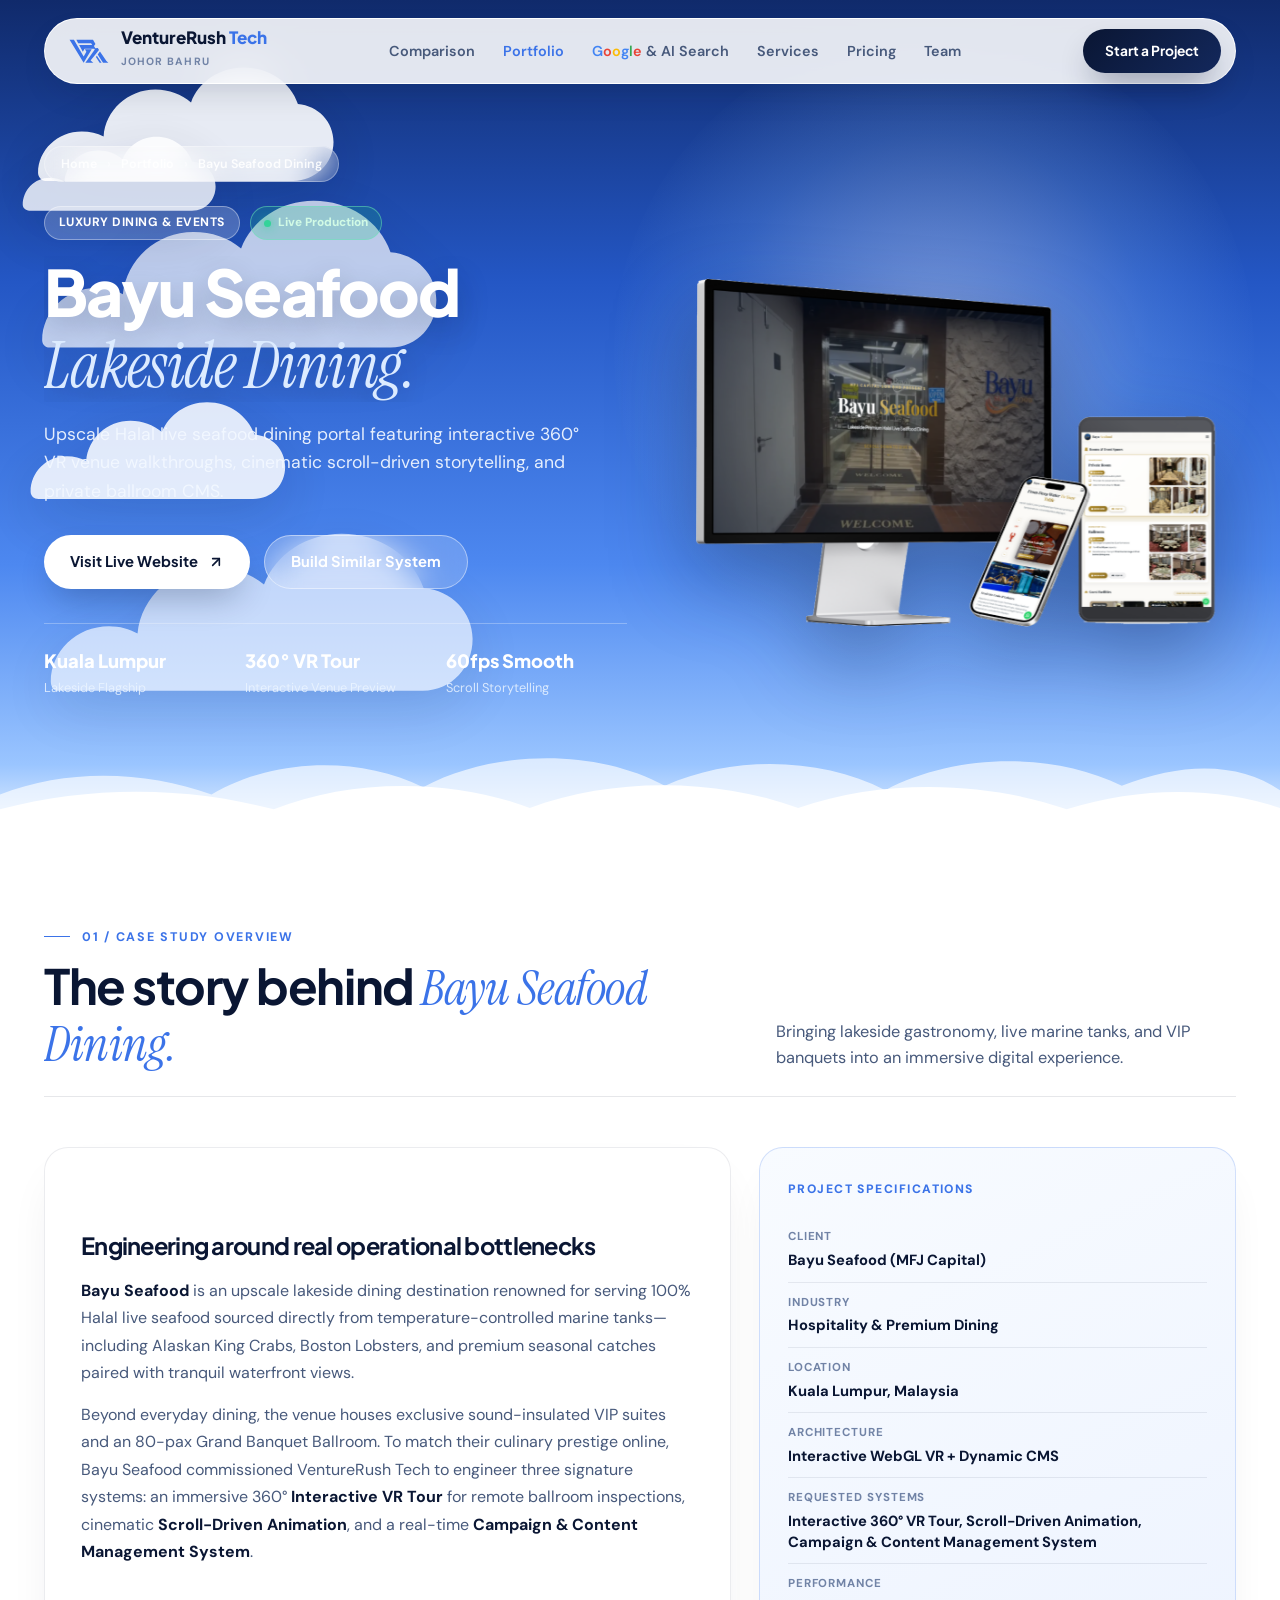
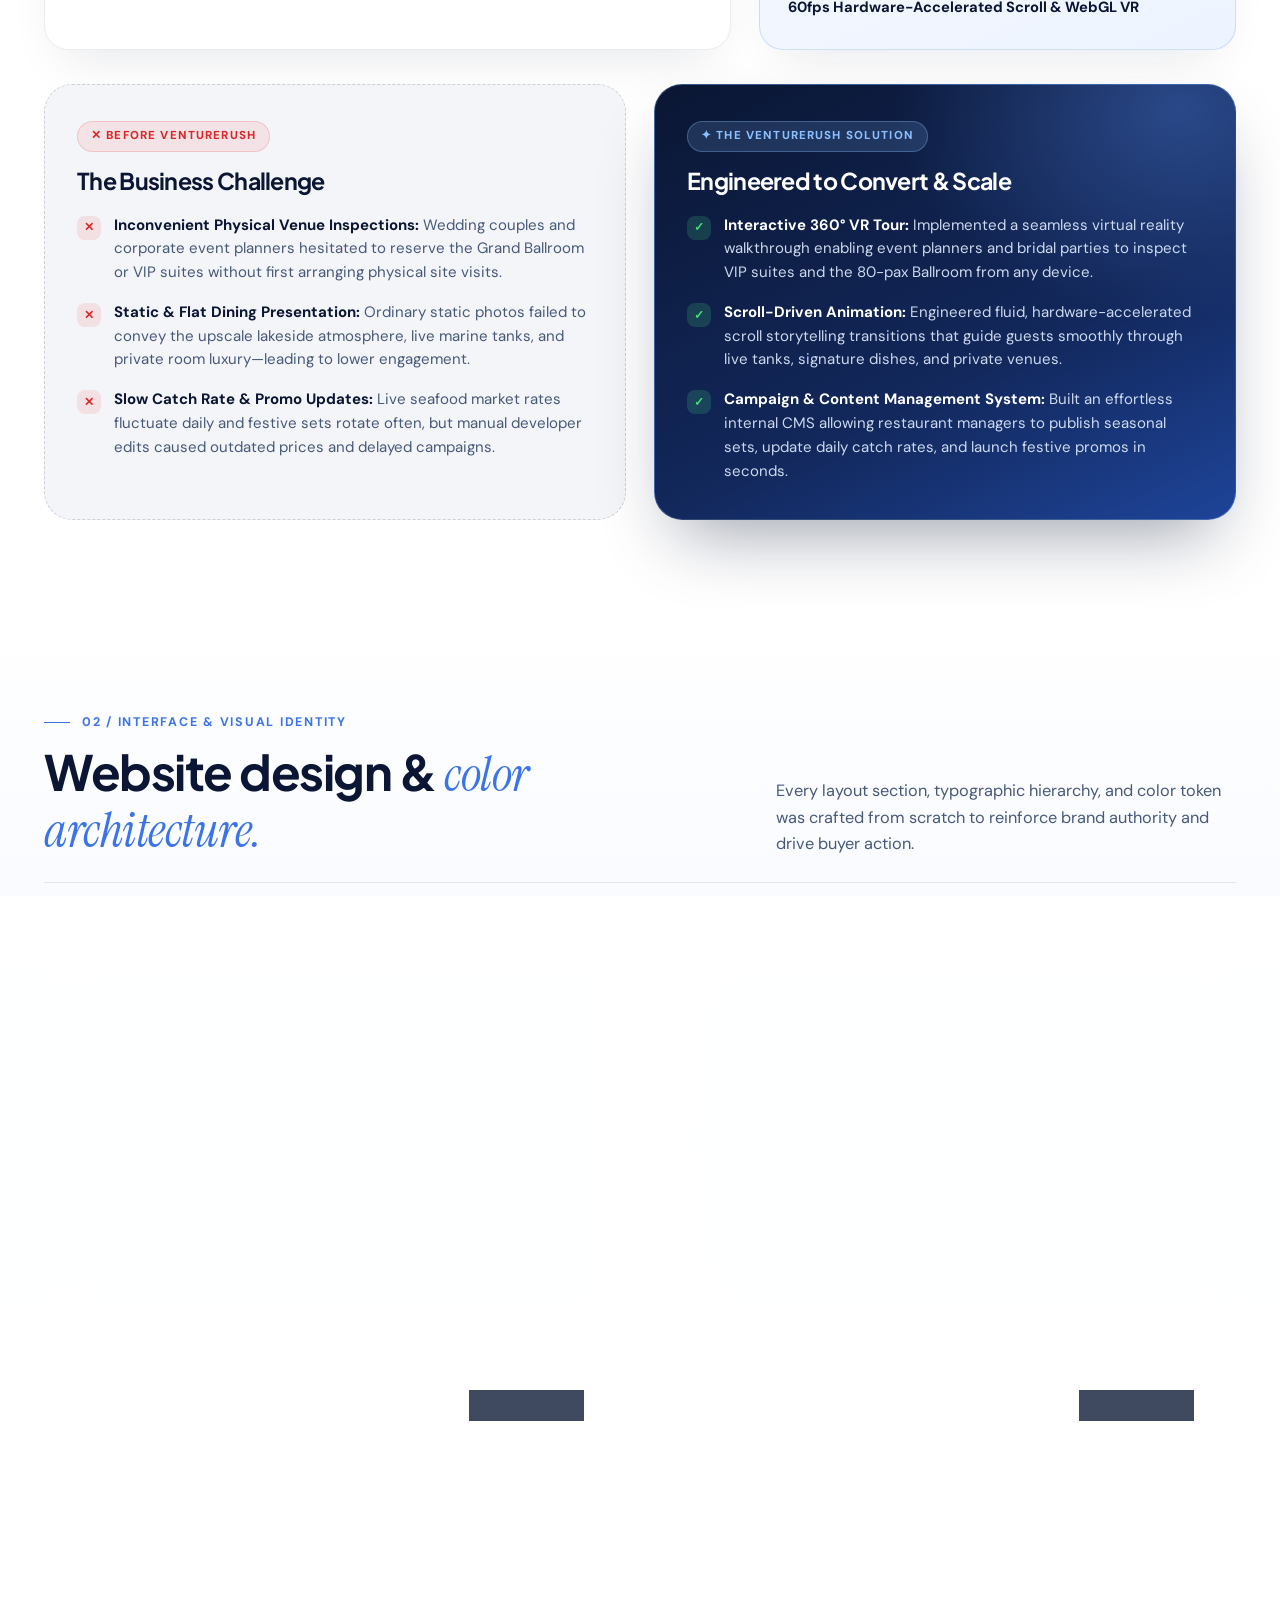
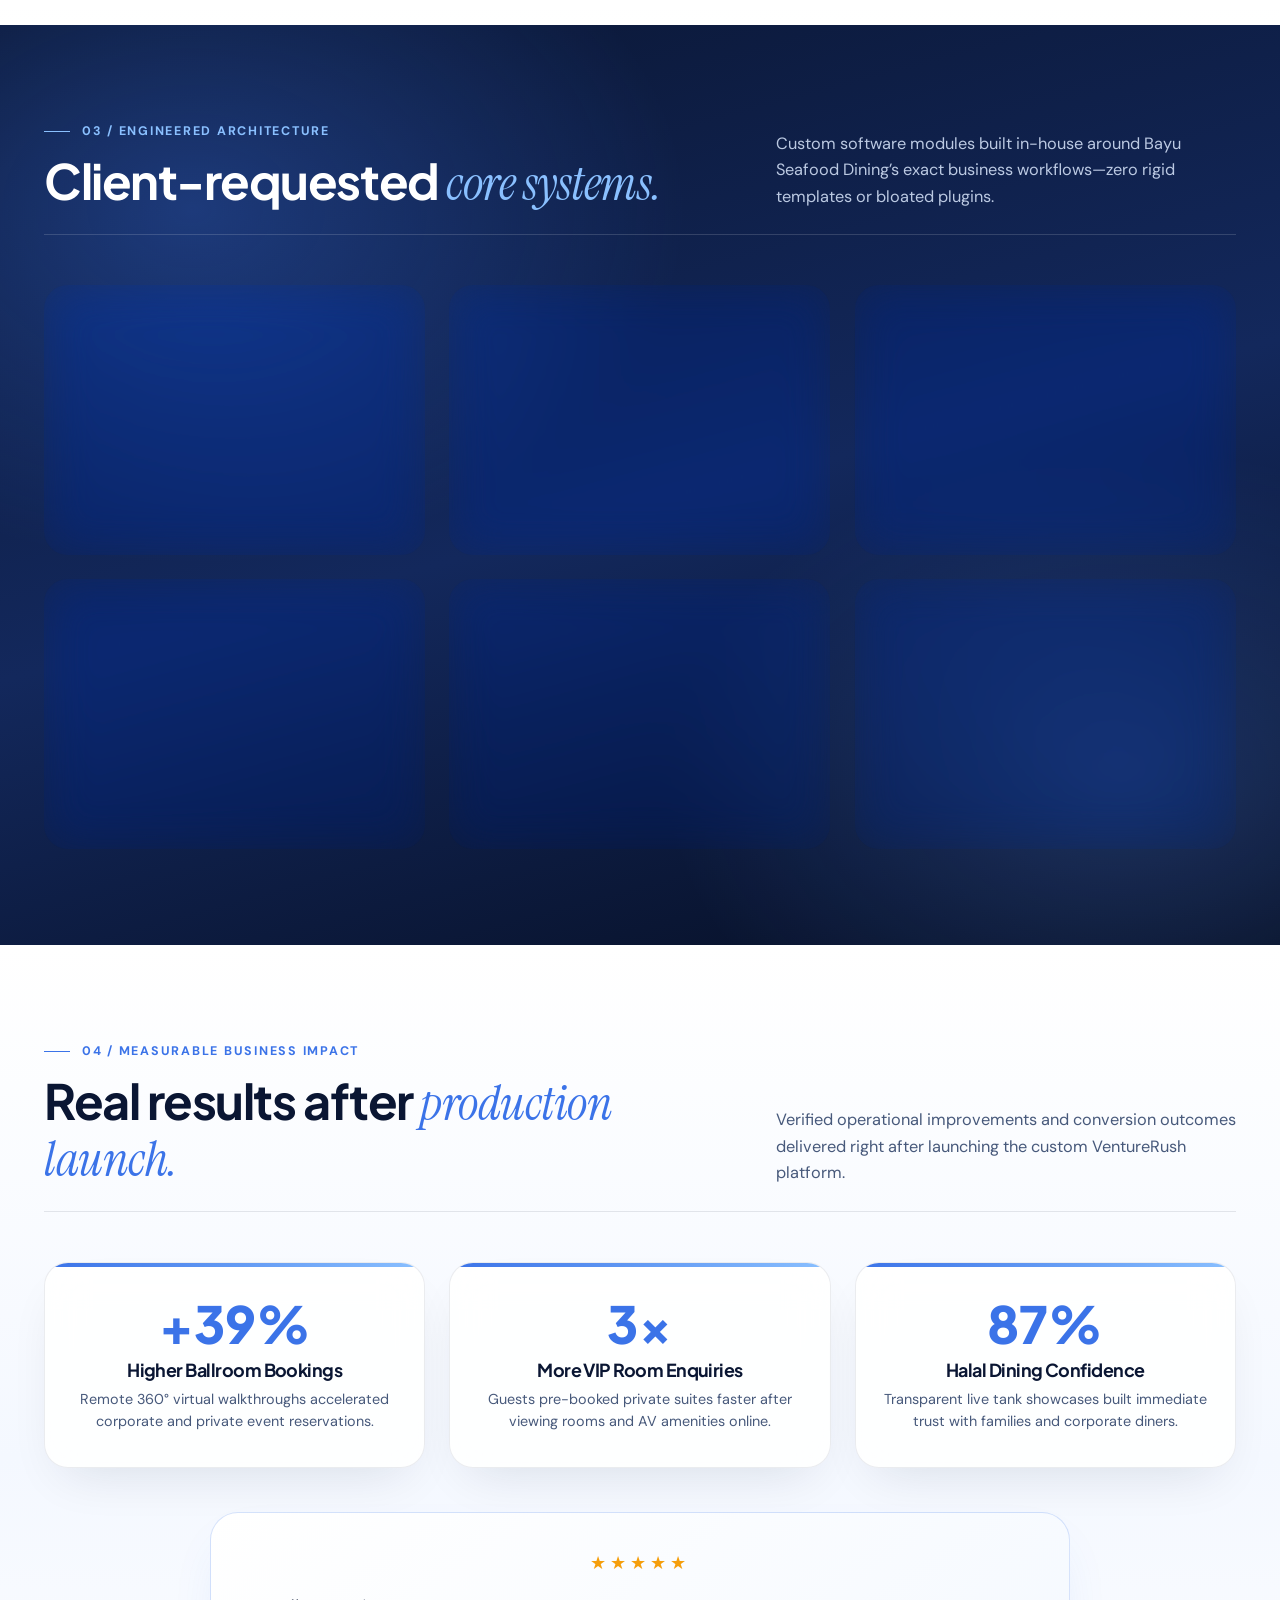
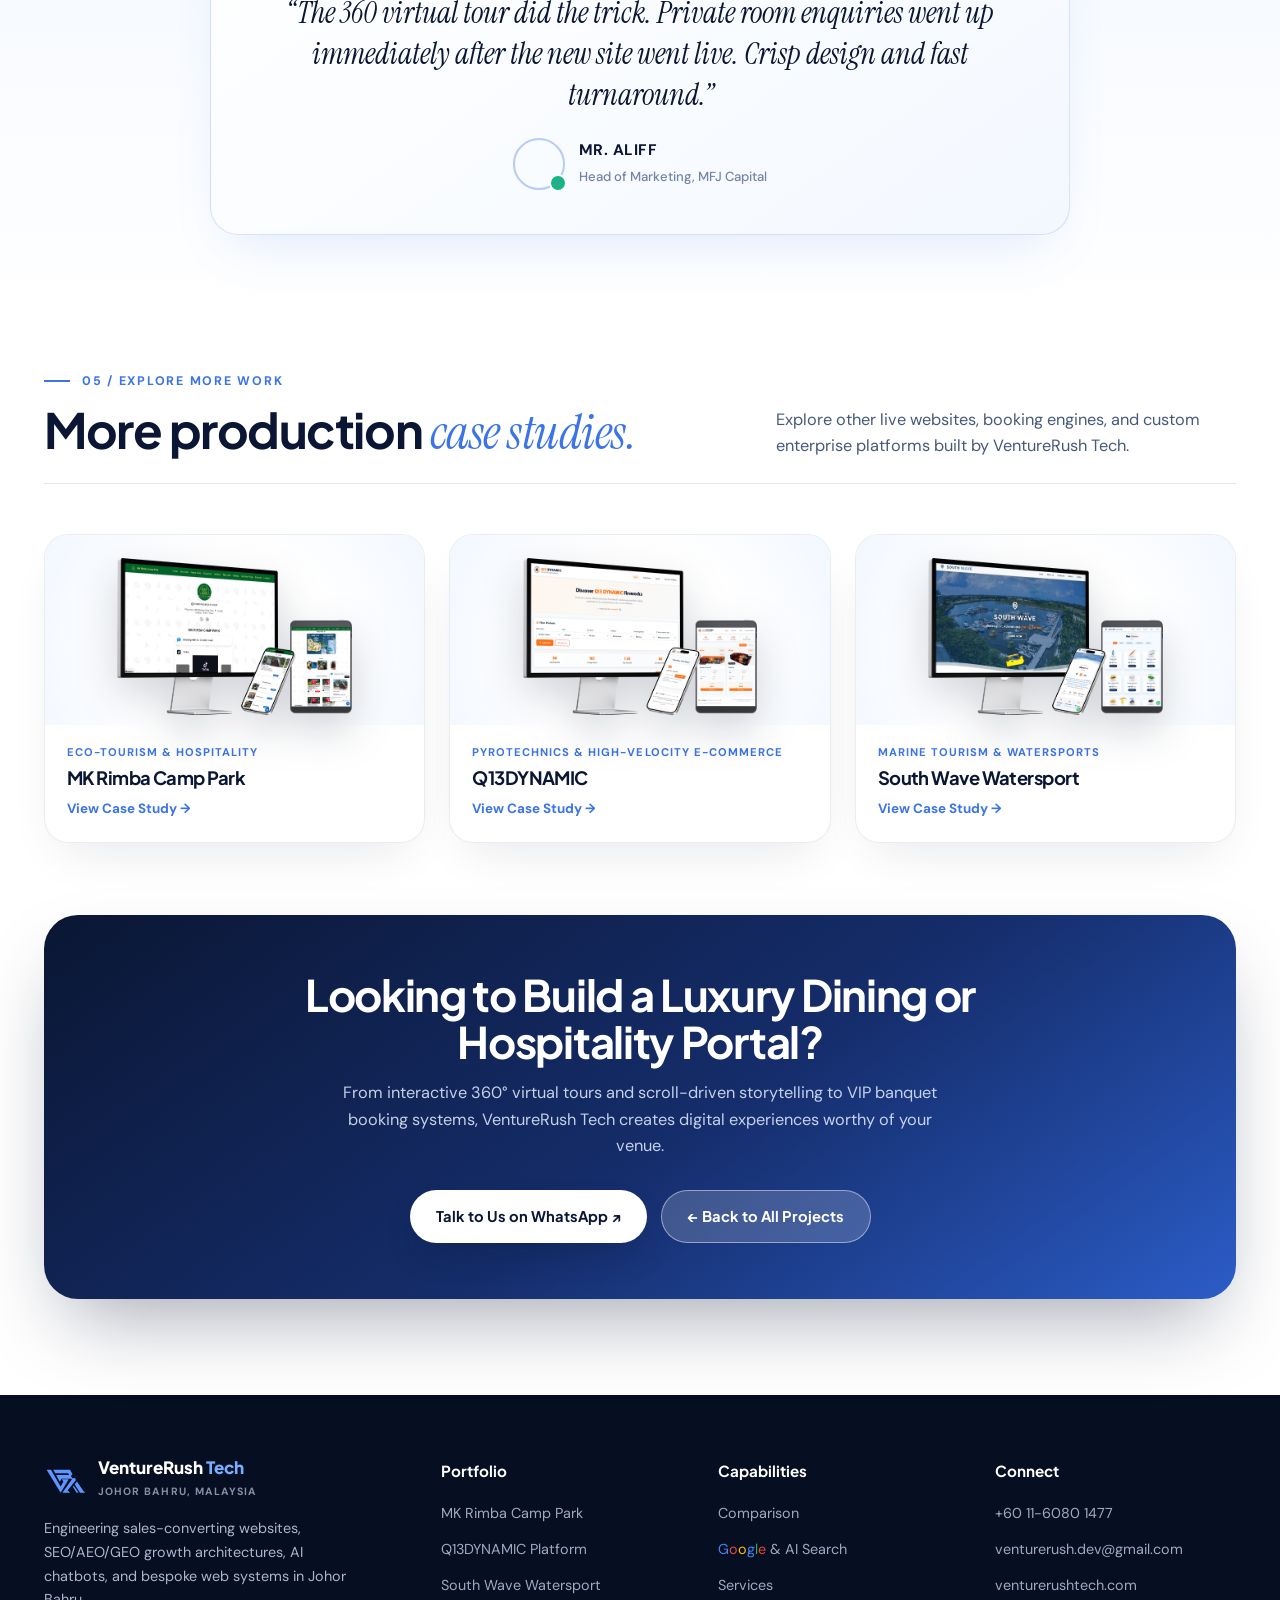
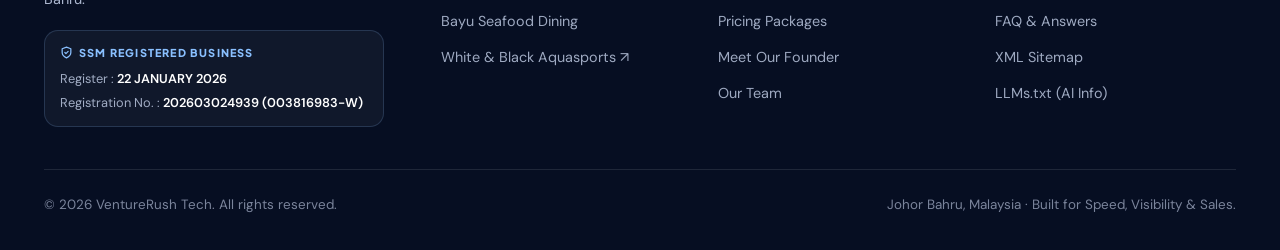
==== commit 0718da64: "Add files via upload" ====
--- a/portfolio-bayu-seafood.html
+++ b/portfolio-bayu-seafood.html
@@ -59,7 +59,20 @@
         "url": "https://venturerushtech.com/portfolio-bayu-seafood.html",
         "name": "Bayu Seafood | Portfolio Case Study | VentureRush Tech",
         "description": "Discover how VentureRush Tech engineered the Interactive 360° VR Tour, Scroll-Driven Animation, and Campaign & Content Management System for Bayu Seafood in Kuala Lumpur.",
-        "publisher": { "@type": "Organization", "name": "VentureRush Tech", "url": "https://venturerushtech.com/" }
+        "publisher": {
+          "@type": "Organization",
+          "@id": "https://venturerushtech.com/#organization",
+          "name": "VentureRush Tech",
+          "legalName": "VentureRush Tech",
+          "url": "https://venturerushtech.com/",
+          "foundingDate": "2026-01-22",
+          "identifier": {
+            "@type": "PropertyValue",
+            "propertyID": "SSM Registration Number (Malaysia)",
+            "name": "Suruhanjaya Syarikat Malaysia (SSM) Business Registration",
+            "value": "202603024939 (003816983-W)"
+          }
+        }
       }
     ]
   }
@@ -1076,6 +1089,41 @@
       gap: 12px;
       font-size: 0.84rem;
       color: rgba(218, 230, 255, 0.55);
+    }
+
+    .footer-ssm-box {
+      margin-top: 18px;
+      max-width: 340px;
+      padding: 13px 15px;
+      border-radius: 14px;
+      background: rgba(255, 255, 255, 0.045);
+      border: 1px solid rgba(138, 192, 255, 0.18);
+      display: grid;
+      gap: 6px;
+    }
+
+    .footer-ssm-title {
+      display: inline-flex;
+      align-items: center;
+      gap: 6px;
+      font-family: 'Plus Jakarta Sans', sans-serif;
+      font-size: 0.68rem;
+      font-weight: 800;
+      letter-spacing: 0.11em;
+      text-transform: uppercase;
+      color: #8AC0FF;
+      margin-bottom: 2px;
+    }
+
+    .footer-ssm-row {
+      font-size: 0.8rem;
+      line-height: 1.45;
+      color: rgba(218, 230, 255, 0.72);
+    }
+
+    .footer-ssm-row strong {
+      color: #FFFFFF;
+      font-weight: 600;
     }
 
     /* ==================== RESPONSIVE (TABLET & MOBILE) ==================== */
@@ -1599,6 +1647,14 @@
           <p style="font-size:0.9rem;max-width:320px;line-height:1.65;">
             Engineering sales-converting websites, SEO/AEO/GEO growth architectures, AI chatbots, and bespoke web systems in Johor Bahru.
           </p>
+          <div class="footer-ssm-box" aria-label="SSM Company Registration Details">
+            <div class="footer-ssm-title">
+              <svg width="13" height="13" viewBox="0 0 24 24" fill="none" stroke="currentColor" stroke-width="2.3" stroke-linecap="round" stroke-linejoin="round" aria-hidden="true"><path d="M12 22s8-4 8-10V5l-8-3-8 3v7c0 6 8 10 8 10z"/><path d="m9 12 2 2 4-4"/></svg>
+              <span>SSM Registered Business</span>
+            </div>
+            <div class="footer-ssm-row">Register : <strong>22 JANUARY 2026</strong></div>
+            <div class="footer-ssm-row">Registration No. : <strong>202603024939 (003816983-W)</strong></div>
+          </div>
         </div>
 
         <div class="footer-col">
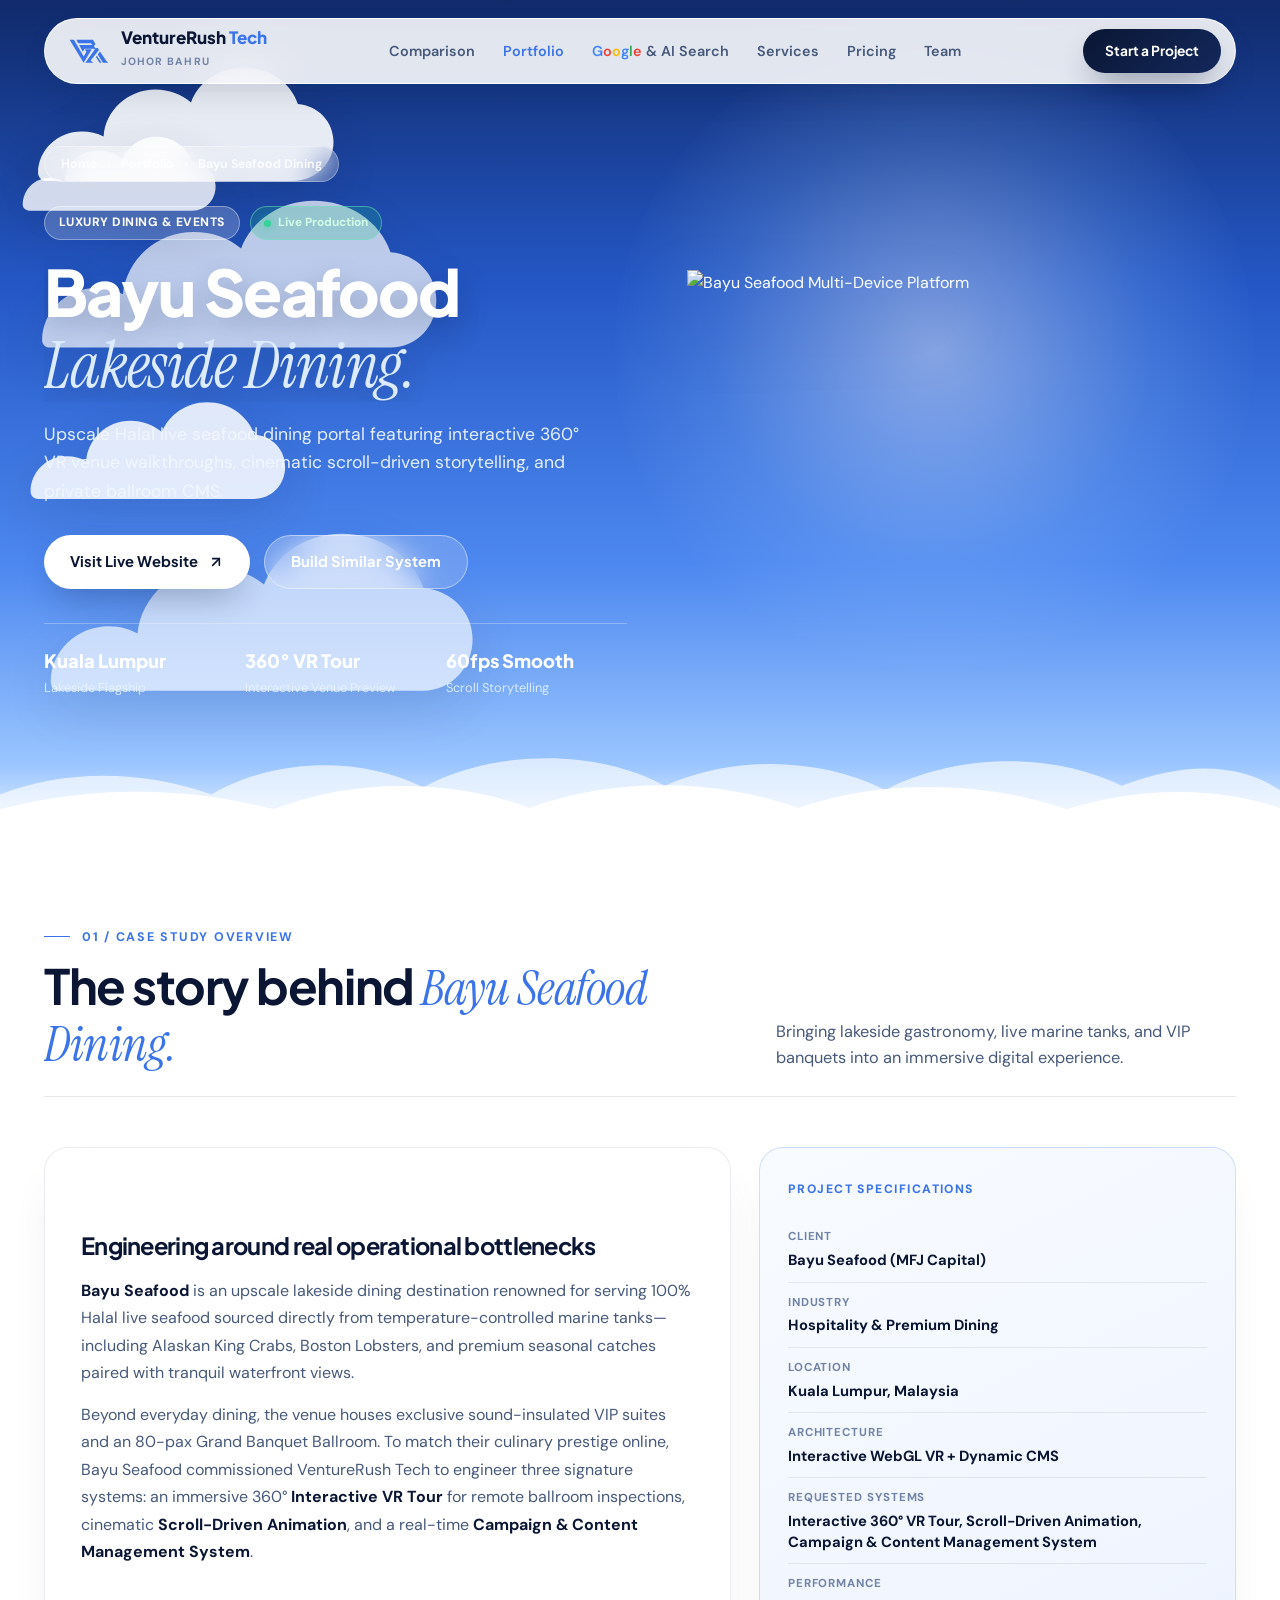
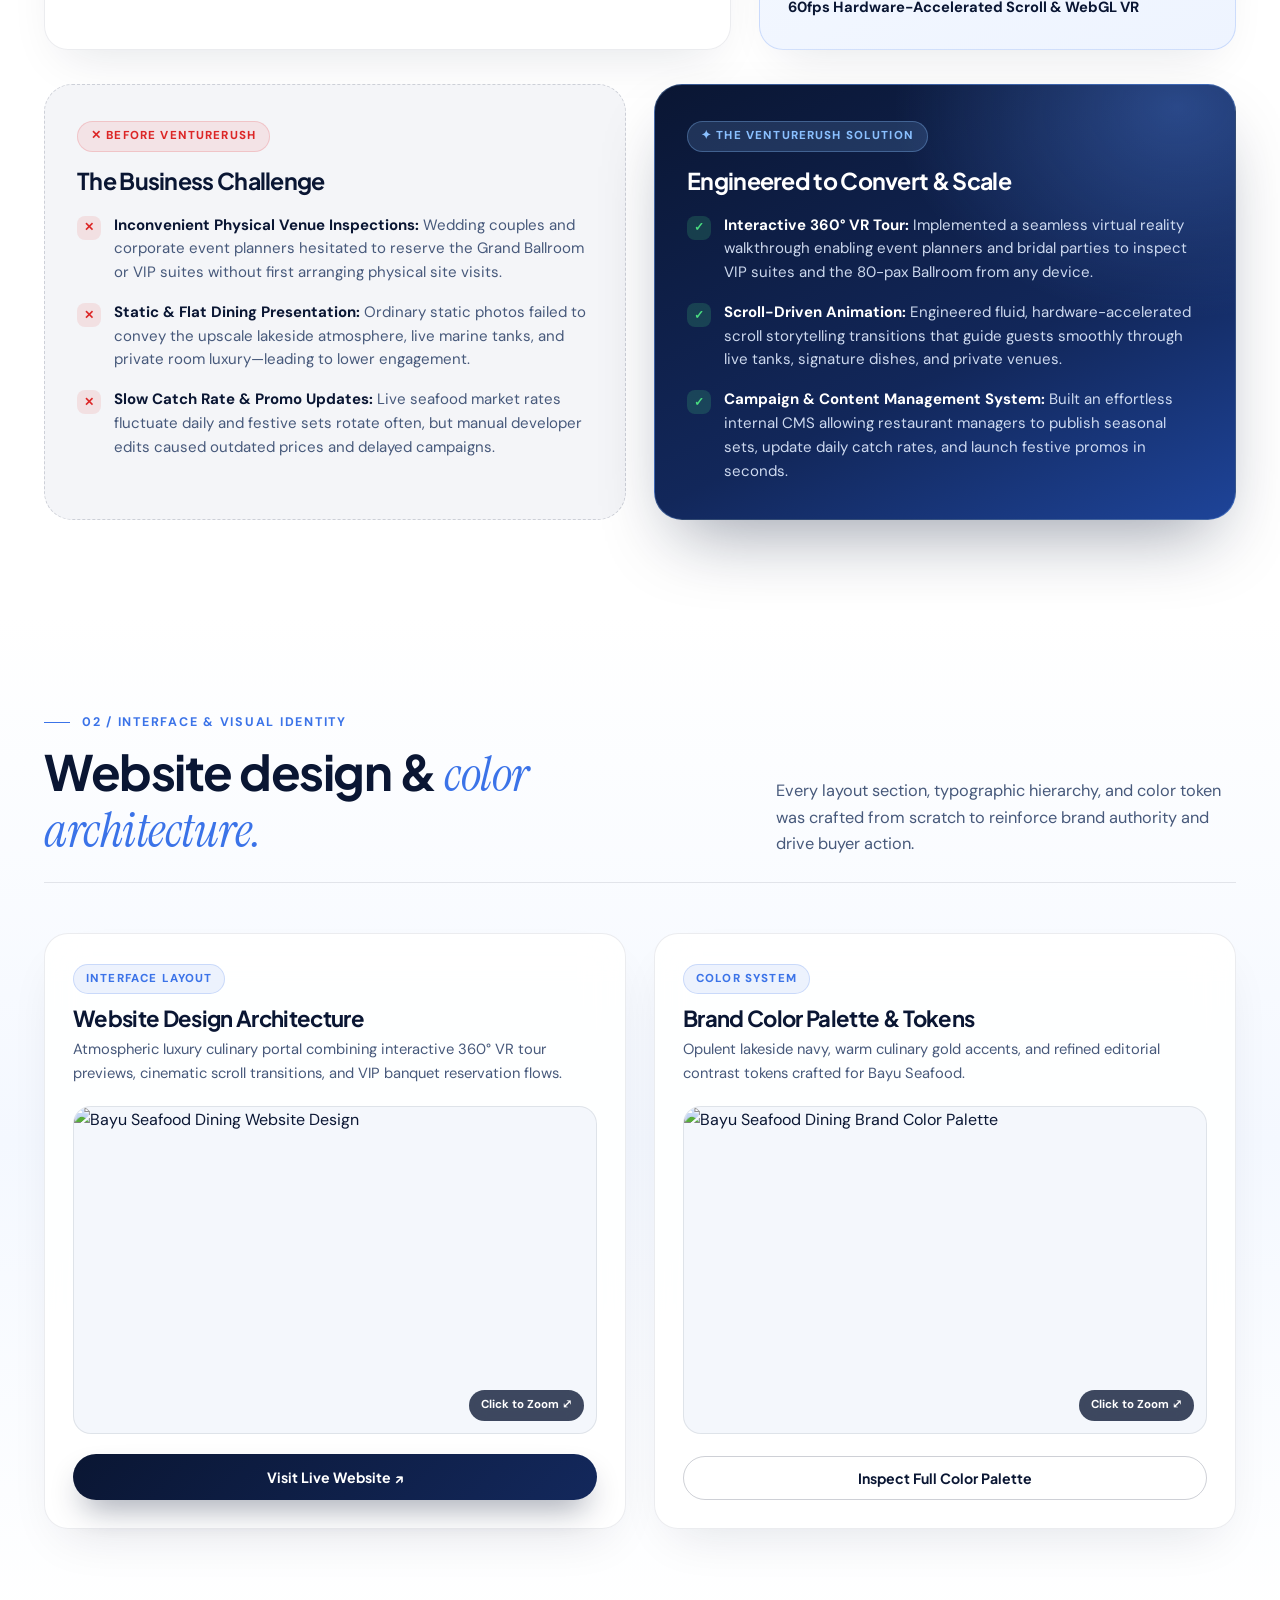
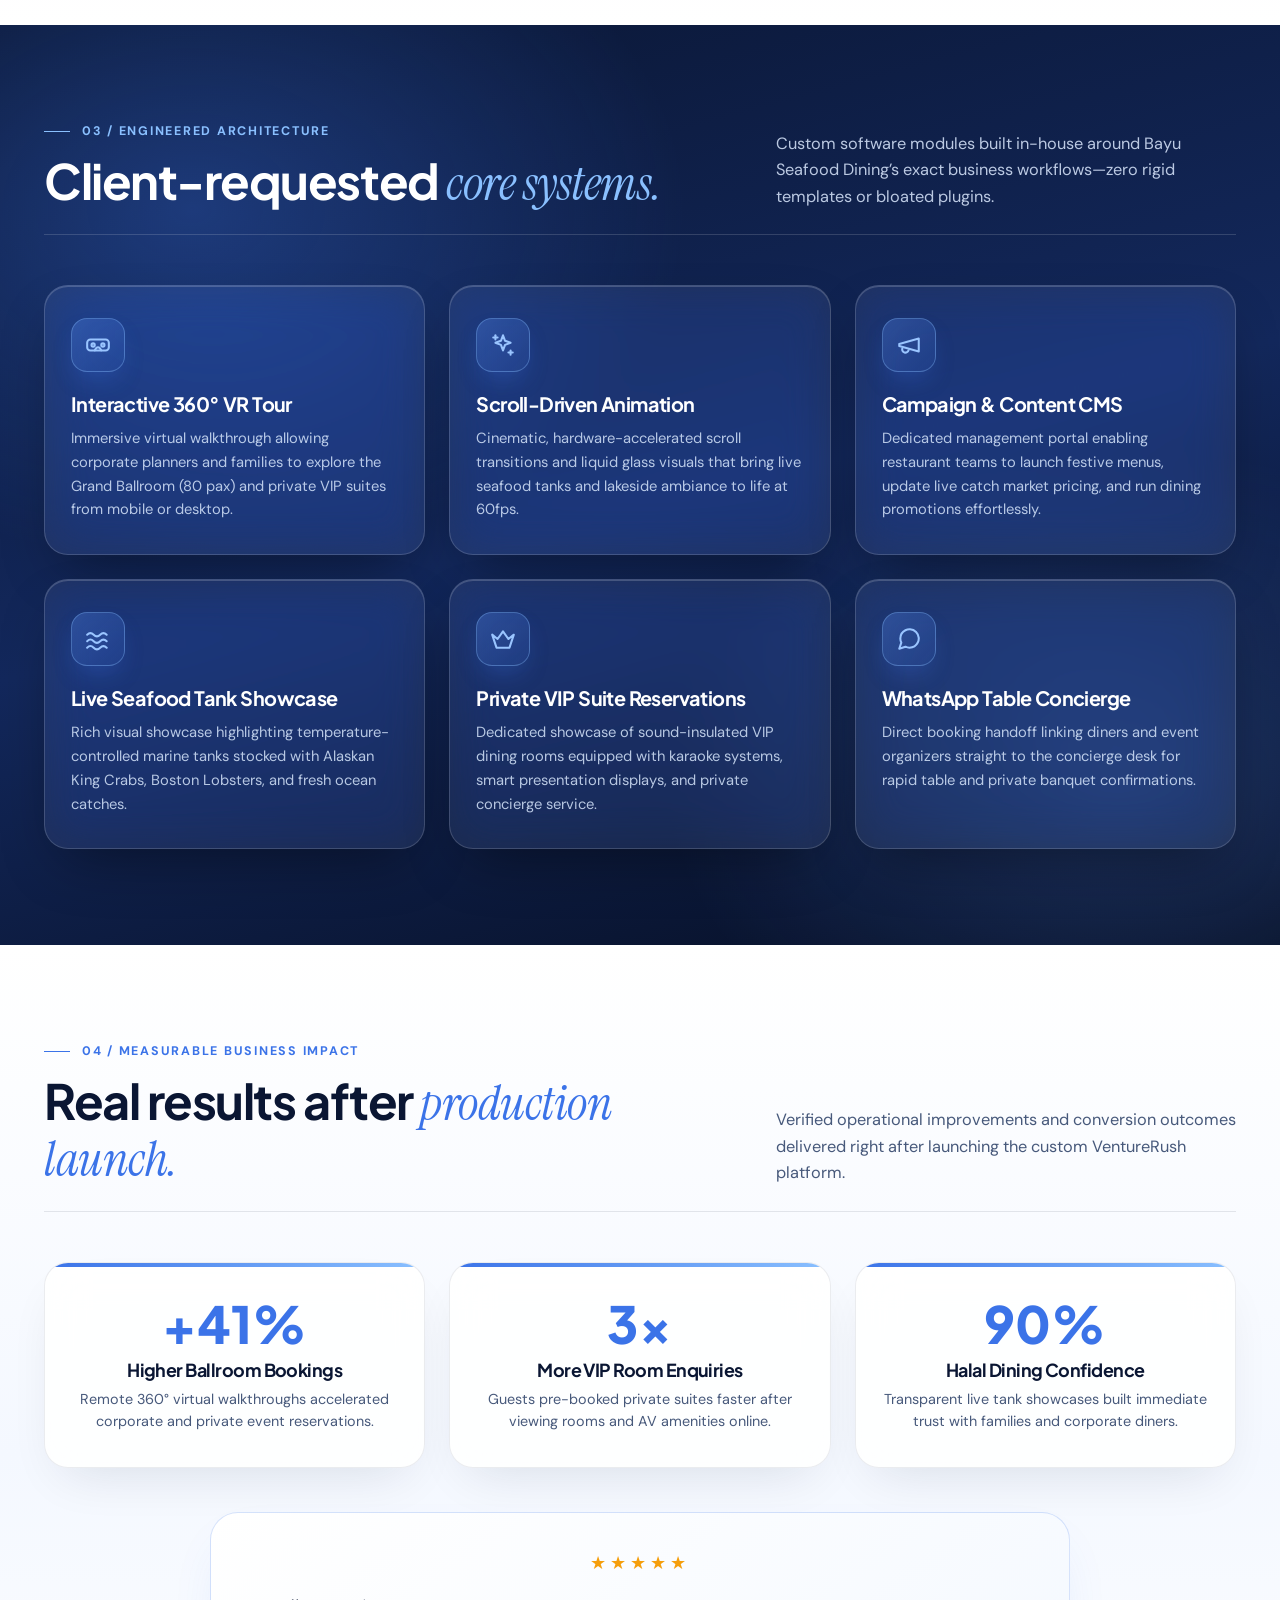
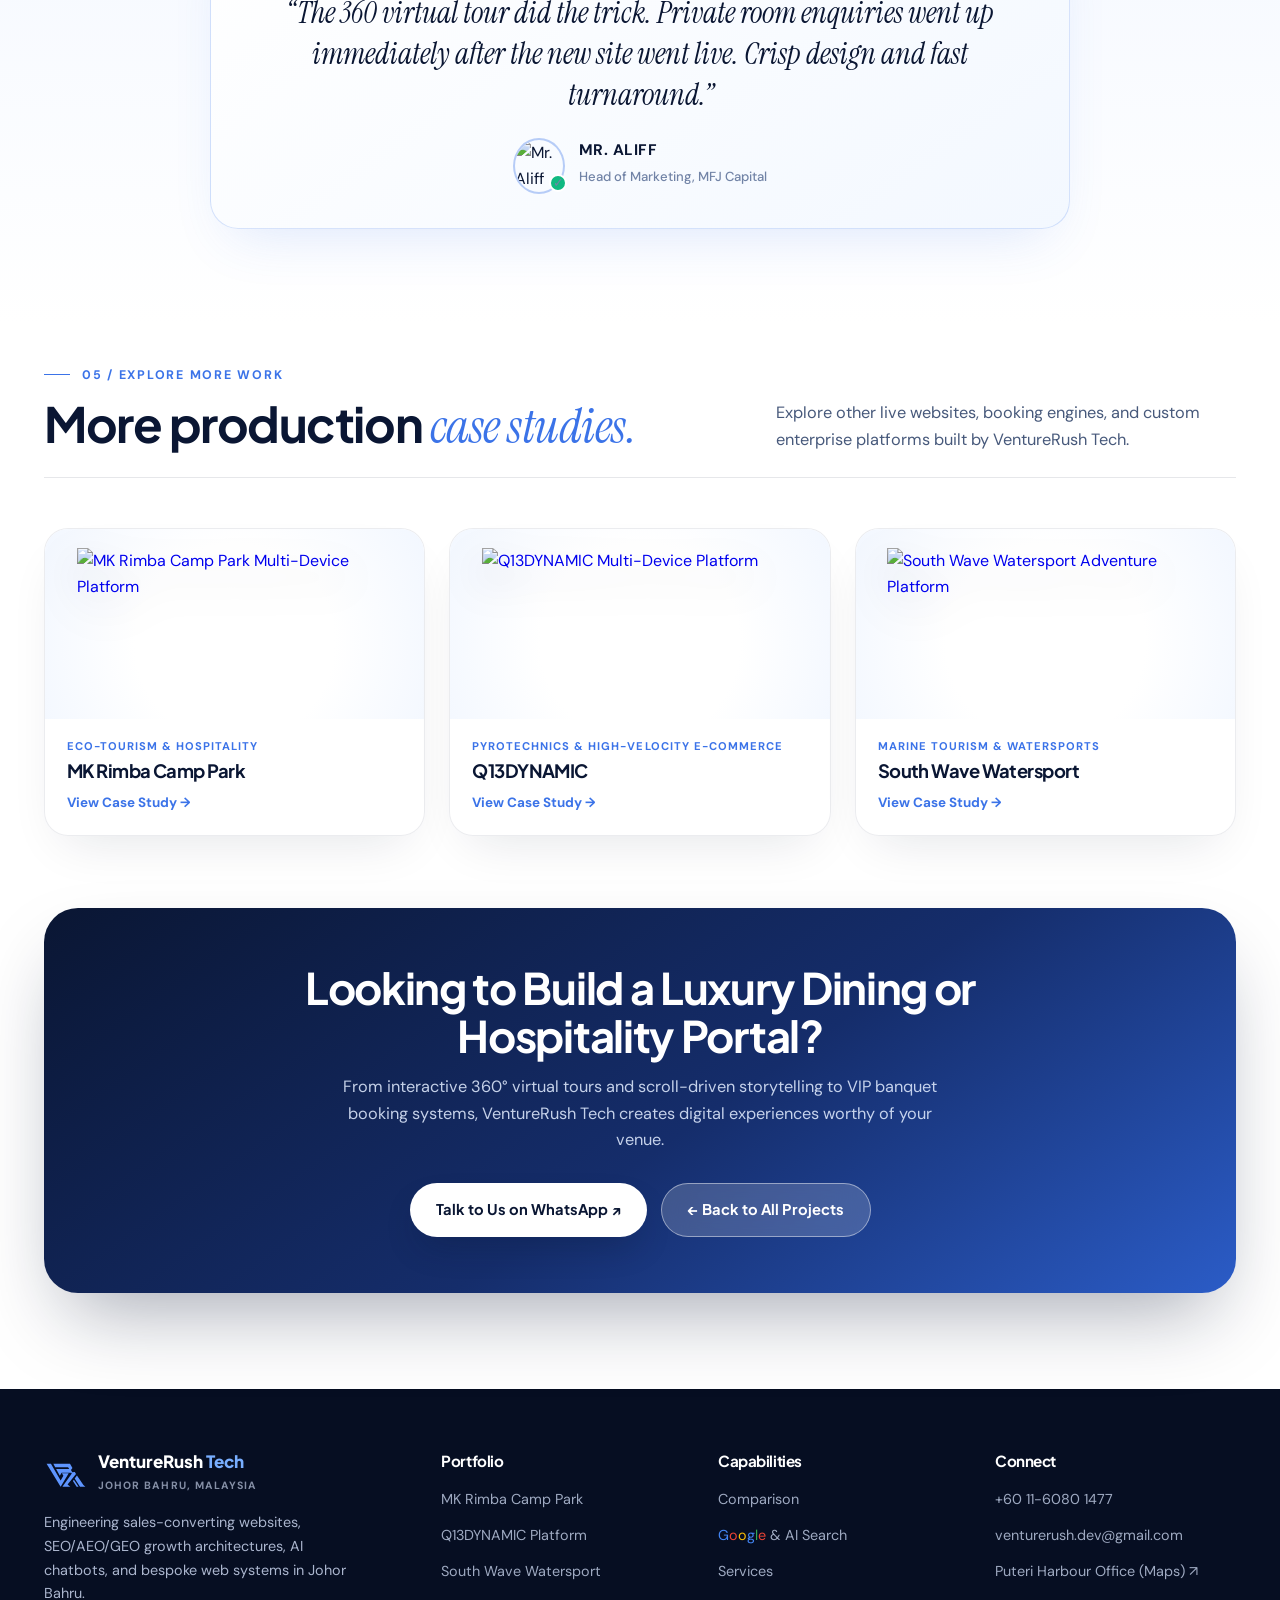
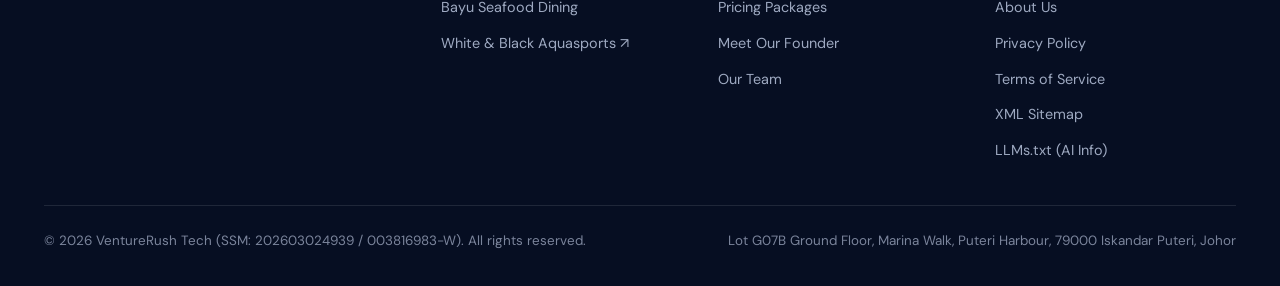
==== commit 0f082b65: "Add files via upload" ====
--- a/portfolio-bayu-seafood.html
+++ b/portfolio-bayu-seafood.html
@@ -9,14 +9,16 @@
   <meta name="author" content="Shafiq Aiman — VentureRush Tech" />
   <meta name="theme-color" content="#0A1633" />
   <meta name="geo.region" content="MY-01" />
-  <meta name="geo.placename" content="Johor Bahru, Johor, Malaysia" />
-  <meta name="geo.position" content="1.4927;103.7414" />
-  <meta name="ICBM" content="1.4927, 103.7414" />
+  <meta name="geo.placename" content="Puteri Harbour, Iskandar Puteri, Johor Bahru, Malaysia" />
+  <meta name="geo.position" content="1.4167;103.6562" />
+  <meta name="ICBM" content="1.4167, 103.6562" />
+  <meta name="referrer" content="strict-origin-when-cross-origin" />
 
   <link rel="canonical" href="https://venturerushtech.com/portfolio-bayu-seafood.html" />
   <link rel="alternate" hreflang="en-MY" href="https://venturerushtech.com/portfolio-bayu-seafood.html" />
   <link rel="alternate" hreflang="en-SG" href="https://venturerushtech.com/portfolio-bayu-seafood.html" />
   <link rel="alternate" hreflang="x-default" href="https://venturerushtech.com/portfolio-bayu-seafood.html" />
+  <link rel="alternate" type="application/rss+xml" title="VentureRush Tech RSS Feed" href="https://venturerushtech.com/feed.xml" />
   <link rel="sitemap" type="application/xml" title="Sitemap" href="https://venturerushtech.com/sitemap.xml" />
   <link rel="alternate" type="text/plain" title="LLMs Summary (GEO)" href="https://venturerushtech.com/llms.txt" />
   <link rel="alternate" type="text/plain" title="LLMs Full Documentation (GEO)" href="https://venturerushtech.com/llms-full.txt" />
@@ -28,7 +30,7 @@
   <meta property="og:url" content="https://venturerushtech.com/portfolio-bayu-seafood.html" />
   <meta property="og:title" content="Bayu Seafood | Portfolio Case Study | VentureRush Tech" />
   <meta property="og:description" content="Discover how VentureRush Tech engineered the Interactive 360° VR Tour, Scroll-Driven Animation, and Campaign & Content Management System for Bayu Seafood in Kuala Lumpur." />
-  <meta property="og:image" content="https://venturerushtech.com/image/portfolio4.png" />
+  <meta property="og:image" content="https://venturerushtech.com/image/portfolio4.webp" />
   <meta property="og:site_name" content="VentureRush Tech" />
   <meta property="og:locale" content="en_MY" />
   <meta property="og:locale:alternate" content="en_SG" />
@@ -36,7 +38,7 @@
   <meta name="twitter:card" content="summary_large_image" />
   <meta name="twitter:title" content="Bayu Seafood | Portfolio Case Study | VentureRush Tech" />
   <meta name="twitter:description" content="Discover how VentureRush Tech engineered the Interactive 360° VR Tour, Scroll-Driven Animation, and Campaign & Content Management System for Bayu Seafood in Kuala Lumpur." />
-  <meta name="twitter:image" content="https://venturerushtech.com/image/portfolio4.png" />
+  <meta name="twitter:image" content="https://venturerushtech.com/image/portfolio4.webp" />
 
   <link rel="preconnect" href="https://fonts.googleapis.com" />
   <link rel="preconnect" href="https://fonts.gstatic.com" crossorigin />
@@ -59,20 +61,7 @@
         "url": "https://venturerushtech.com/portfolio-bayu-seafood.html",
         "name": "Bayu Seafood | Portfolio Case Study | VentureRush Tech",
         "description": "Discover how VentureRush Tech engineered the Interactive 360° VR Tour, Scroll-Driven Animation, and Campaign & Content Management System for Bayu Seafood in Kuala Lumpur.",
-        "publisher": {
-          "@type": "Organization",
-          "@id": "https://venturerushtech.com/#organization",
-          "name": "VentureRush Tech",
-          "legalName": "VentureRush Tech",
-          "url": "https://venturerushtech.com/",
-          "foundingDate": "2026-01-22",
-          "identifier": {
-            "@type": "PropertyValue",
-            "propertyID": "SSM Registration Number (Malaysia)",
-            "name": "Suruhanjaya Syarikat Malaysia (SSM) Business Registration",
-            "value": "202603024939 (003816983-W)"
-          }
-        }
+        "publisher": { "@type": "Organization", "name": "VentureRush Tech", "url": "https://venturerushtech.com/" }
       }
     ]
   }
@@ -1076,7 +1065,7 @@
       gap: 36px;
       margin-bottom: 42px;
     }
-    .footer-col h5 { font-family: 'Plus Jakarta Sans', sans-serif; color: var(--white); font-size: 0.95rem; margin-bottom: 16px; }
+    .footer-col h3.footer-col-title, .footer-col h5 { font-family: 'Plus Jakarta Sans', sans-serif; color: var(--white); font-size: 0.95rem; margin-bottom: 16px; }
     .footer-col ul { list-style: none; display: grid; gap: 10px; }
     .footer-col a { text-decoration: none; font-size: 0.9rem; color: rgba(218, 230, 255, 0.72); transition: color 0.2s; }
     .footer-col a:hover { color: var(--blue-sky); }
@@ -1089,41 +1078,6 @@
       gap: 12px;
       font-size: 0.84rem;
       color: rgba(218, 230, 255, 0.55);
-    }
-
-    .footer-ssm-box {
-      margin-top: 18px;
-      max-width: 340px;
-      padding: 13px 15px;
-      border-radius: 14px;
-      background: rgba(255, 255, 255, 0.045);
-      border: 1px solid rgba(138, 192, 255, 0.18);
-      display: grid;
-      gap: 6px;
-    }
-
-    .footer-ssm-title {
-      display: inline-flex;
-      align-items: center;
-      gap: 6px;
-      font-family: 'Plus Jakarta Sans', sans-serif;
-      font-size: 0.68rem;
-      font-weight: 800;
-      letter-spacing: 0.11em;
-      text-transform: uppercase;
-      color: #8AC0FF;
-      margin-bottom: 2px;
-    }
-
-    .footer-ssm-row {
-      font-size: 0.8rem;
-      line-height: 1.45;
-      color: rgba(218, 230, 255, 0.72);
-    }
-
-    .footer-ssm-row strong {
-      color: #FFFFFF;
-      font-weight: 600;
     }
 
     /* ==================== RESPONSIVE (TABLET & MOBILE) ==================== */
@@ -1278,9 +1232,9 @@
             <img
               class="case-mockup-img"
               id="heroTiltImg"
-              src="image/portfolio4.png"
+              src="image/portfolio4.webp"
+              width="1182" height="804" srcset="image/portfolio4.webp 1x, image/portfolio4.webp 2x"
               alt="Bayu Seafood Multi-Device Platform"
-              onerror="this.onerror=null;this.src='https://venturerushtech.com/image/portfolio4.png';"
             />
           </div>
         </div>
@@ -1435,8 +1389,8 @@
           <span class="design-badge">Interface Layout</span>
           <h3>Website Design Architecture</h3>
           <p>Atmospheric luxury culinary portal combining interactive 360° VR tour previews, cinematic scroll transitions, and VIP banquet reservation flows.</p>
-          <div class="design-frame" data-lightbox="image/p4Design.png" title="Click to enlarge design">
-            <img src="image/p4Design.png" alt="Bayu Seafood Dining Website Design" loading="lazy" decoding="async" onerror="this.onerror=null;this.src='https://venturerushtech.com/image/p4Design.png';" />
+          <div class="design-frame" data-lightbox="image/p4Design.webp" title="Click to enlarge design">
+            <img src="image/p4Design.webp" width="1414" height="2000" srcset="image/p4Design.webp 1x, image/p4Design.webp 2x" alt="Bayu Seafood Dining Website Design" loading="lazy" decoding="async" />
             <span class="design-zoom-hint">Click to Zoom ⤢</span>
           </div>
           <div class="design-actions">
@@ -1450,12 +1404,12 @@
           <span class="design-badge">Color System</span>
           <h3>Brand Color Palette &amp; Tokens</h3>
           <p>Opulent lakeside navy, warm culinary gold accents, and refined editorial contrast tokens crafted for Bayu Seafood.</p>
-          <div class="design-frame" data-lightbox="image/p4Color.png" title="Click to enlarge color palette">
-            <img src="image/p4Color.png" alt="Bayu Seafood Dining Brand Color Palette" loading="lazy" decoding="async" onerror="this.onerror=null;this.src='https://venturerushtech.com/image/p4Color.png';" />
+          <div class="design-frame" data-lightbox="image/p4Color.webp" title="Click to enlarge color palette">
+            <img src="image/p4Color.webp" width="1414" height="2000" srcset="image/p4Color.webp 1x, image/p4Color.webp 2x" alt="Bayu Seafood Dining Brand Color Palette" loading="lazy" decoding="async" />
             <span class="design-zoom-hint">Click to Zoom ⤢</span>
           </div>
           <div class="design-actions">
-            <button type="button" class="btn btn-outline-navy" data-lightbox="image/p4Color.png">
+            <button type="button" class="btn btn-outline-navy" data-lightbox="image/p4Color.webp">
               Inspect Full Color Palette
             </button>
           </div>
@@ -1554,7 +1508,7 @@
         <p class="quote-text">“The 360 virtual tour did the trick. Private room enquiries went up immediately after the new site went live. Crisp design and fast turnaround.”</p>
         <div class="quote-author">
           <div class="quote-avatar-wrap">
-            <img src="image/cust5.jpg" alt="Mr. Aliff" loading="lazy" decoding="async" onerror="this.onerror=null;this.src='https://venturerushtech.com/image/cust5.jpg';" />
+            <img src="image/cust5.webp" width="640" height="640" srcset="image/cust5.webp 1x, image/cust5.webp 2x" alt="Mr. Aliff" loading="lazy" decoding="async" />
             <span class="quote-verified" title="Verified Client">✓</span>
           </div>
           <div>
@@ -1582,7 +1536,7 @@
       <div class="more-projects-grid">
         <a href="portfolio-mk-rimba.html" class="more-proj-card glass-card-light anim-reveal stagger-1">
           <div class="more-proj-stage">
-            <img src="image/portfolio1.png" alt="MK Rimba Camp Park Multi-Device Platform" loading="lazy" decoding="async" onerror="this.onerror=null;this.src='https://venturerushtech.com/image/portfolio1.png';" />
+            <img src="image/portfolio1.webp" width="1182" height="804" srcset="image/portfolio1.webp 1x, image/portfolio1.webp 2x" alt="MK Rimba Camp Park Multi-Device Platform" loading="lazy" decoding="async" />
           </div>
           <div class="more-proj-body">
             <span class="more-proj-cat">Eco-Tourism & Hospitality</span>
@@ -1592,7 +1546,7 @@
         </a>
         <a href="portfolio-q13dynamic.html" class="more-proj-card glass-card-light anim-reveal stagger-2">
           <div class="more-proj-stage">
-            <img src="image/portfolio2.png" alt="Q13DYNAMIC Multi-Device Platform" loading="lazy" decoding="async" onerror="this.onerror=null;this.src='https://venturerushtech.com/image/portfolio2.png';" />
+            <img src="image/portfolio2.webp" width="1182" height="804" srcset="image/portfolio2.webp 1x, image/portfolio2.webp 2x" alt="Q13DYNAMIC Multi-Device Platform" loading="lazy" decoding="async" />
           </div>
           <div class="more-proj-body">
             <span class="more-proj-cat">Pyrotechnics & High-Velocity E-Commerce</span>
@@ -1602,7 +1556,7 @@
         </a>
         <a href="portfolio-southwave.html" class="more-proj-card glass-card-light anim-reveal stagger-3">
           <div class="more-proj-stage">
-            <img src="image/portfolio3.png" alt="South Wave Watersport Adventure Platform" loading="lazy" decoding="async" onerror="this.onerror=null;this.src='https://venturerushtech.com/image/portfolio3.png';" />
+            <img src="image/portfolio3.webp" width="1182" height="804" srcset="image/portfolio3.webp 1x, image/portfolio3.webp 2x" alt="South Wave Watersport Adventure Platform" loading="lazy" decoding="async" />
           </div>
           <div class="more-proj-body">
             <span class="more-proj-cat">Marine Tourism & Watersports</span>
@@ -1647,18 +1601,10 @@
           <p style="font-size:0.9rem;max-width:320px;line-height:1.65;">
             Engineering sales-converting websites, SEO/AEO/GEO growth architectures, AI chatbots, and bespoke web systems in Johor Bahru.
           </p>
-          <div class="footer-ssm-box" aria-label="SSM Company Registration Details">
-            <div class="footer-ssm-title">
-              <svg width="13" height="13" viewBox="0 0 24 24" fill="none" stroke="currentColor" stroke-width="2.3" stroke-linecap="round" stroke-linejoin="round" aria-hidden="true"><path d="M12 22s8-4 8-10V5l-8-3-8 3v7c0 6 8 10 8 10z"/><path d="m9 12 2 2 4-4"/></svg>
-              <span>SSM Registered Business</span>
-            </div>
-            <div class="footer-ssm-row">Register : <strong>22 JANUARY 2026</strong></div>
-            <div class="footer-ssm-row">Registration No. : <strong>202603024939 (003816983-W)</strong></div>
-          </div>
         </div>
 
         <div class="footer-col">
-          <h5>Portfolio</h5>
+          <h3 class="footer-col-title">Portfolio</h3>
           <ul>
             <li><a href="portfolio-mk-rimba.html">MK Rimba Camp Park</a></li>
             <li><a href="portfolio-q13dynamic.html">Q13DYNAMIC Platform</a></li>
@@ -1669,7 +1615,7 @@
         </div>
 
         <div class="footer-col">
-          <h5>Capabilities</h5>
+          <h3 class="footer-col-title">Capabilities</h3>
           <ul>
             <li><a href="index.html#growth-proof">Comparison</a></li>
             <li><a href="index.html#visibility"><span class="google-brand"><span class="gb-b">G</span><span class="gb-r">o</span><span class="gb-y">o</span><span class="gb-b">g</span><span class="gb-g">l</span><span class="gb-r">e</span></span> &amp; AI Search</a></li>
@@ -1681,12 +1627,14 @@
         </div>
 
         <div class="footer-col">
-          <h5>Connect</h5>
+          <h3 class="footer-col-title">Connect</h3>
           <ul>
             <li><a href="https://wa.me/601160801477" target="_blank" rel="noopener">+60 11-6080 1477</a></li>
             <li><a href="mailto:venturerush.dev@gmail.com">venturerush.dev@gmail.com</a></li>
-            <li><a href="https://venturerushtech.com/" target="_blank" rel="noopener">venturerushtech.com</a></li>
-            <li><a href="index.html#faq">FAQ &amp; Answers</a></li>
+            <li><a href="https://share.google/MA5YDAoHIj4BjmYKA" target="_blank" rel="noopener noreferrer">Puteri Harbour Office (Maps) ↗</a></li>
+            <li><a href="about.html">About Us</a></li>
+            <li><a href="privacy-policy.html">Privacy Policy</a></li>
+            <li><a href="terms-of-service.html">Terms of Service</a></li>
             <li><a href="sitemap.xml" target="_blank" rel="noopener">XML Sitemap</a></li>
             <li><a href="llms.txt" target="_blank" rel="noopener">LLMs.txt (AI Info)</a></li>
           </ul>
@@ -1694,8 +1642,8 @@
       </div>
 
       <div class="footer-bottom">
-        <span>© <span id="year"></span> VentureRush Tech. All rights reserved.</span>
-        <span>Johor Bahru, Malaysia · Built for Speed, Visibility &amp; Sales.</span>
+        <span>© <span id="year"></span> VentureRush Tech (SSM: 202603024939 / 003816983-W). All rights reserved.</span>
+        <span>Lot G07B Ground Floor, Marina Walk, Puteri Harbour, 79000 Iskandar Puteri, Johor</span>
       </div>
     </div>
   </footer>
